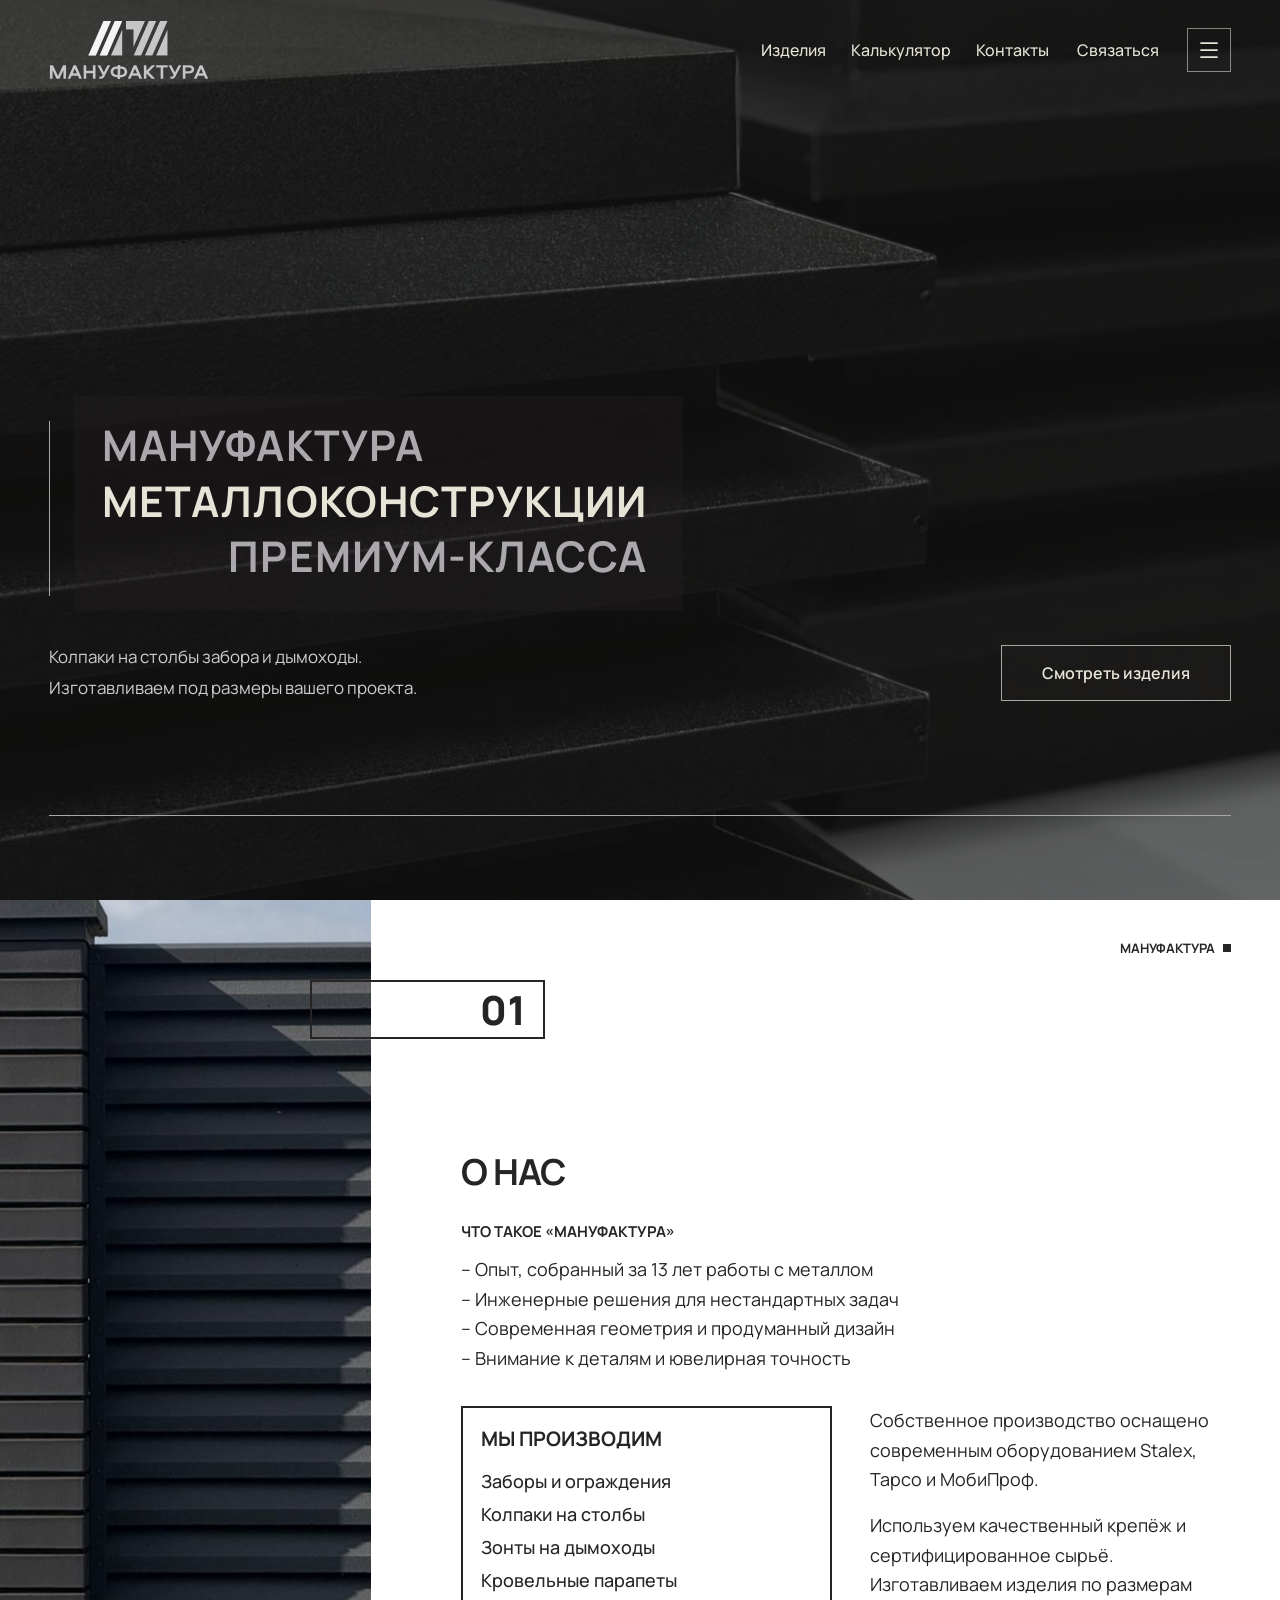
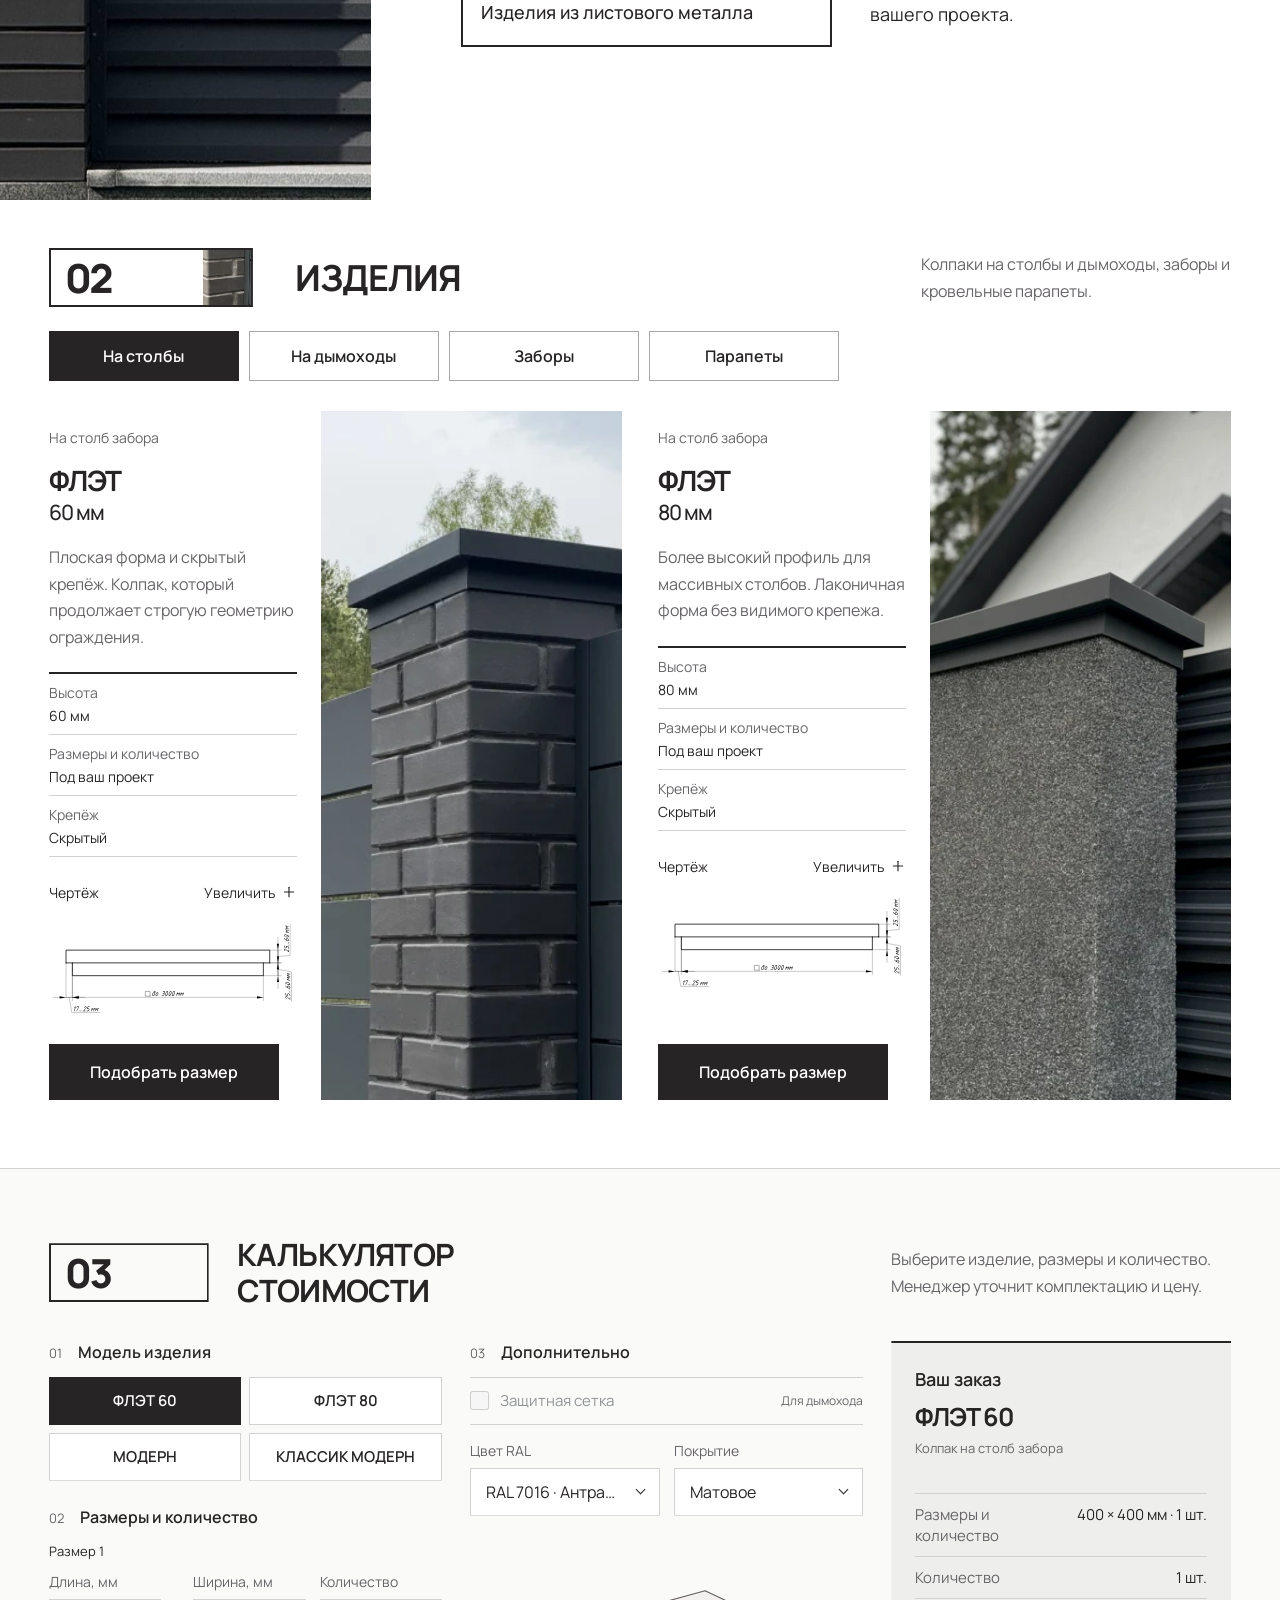
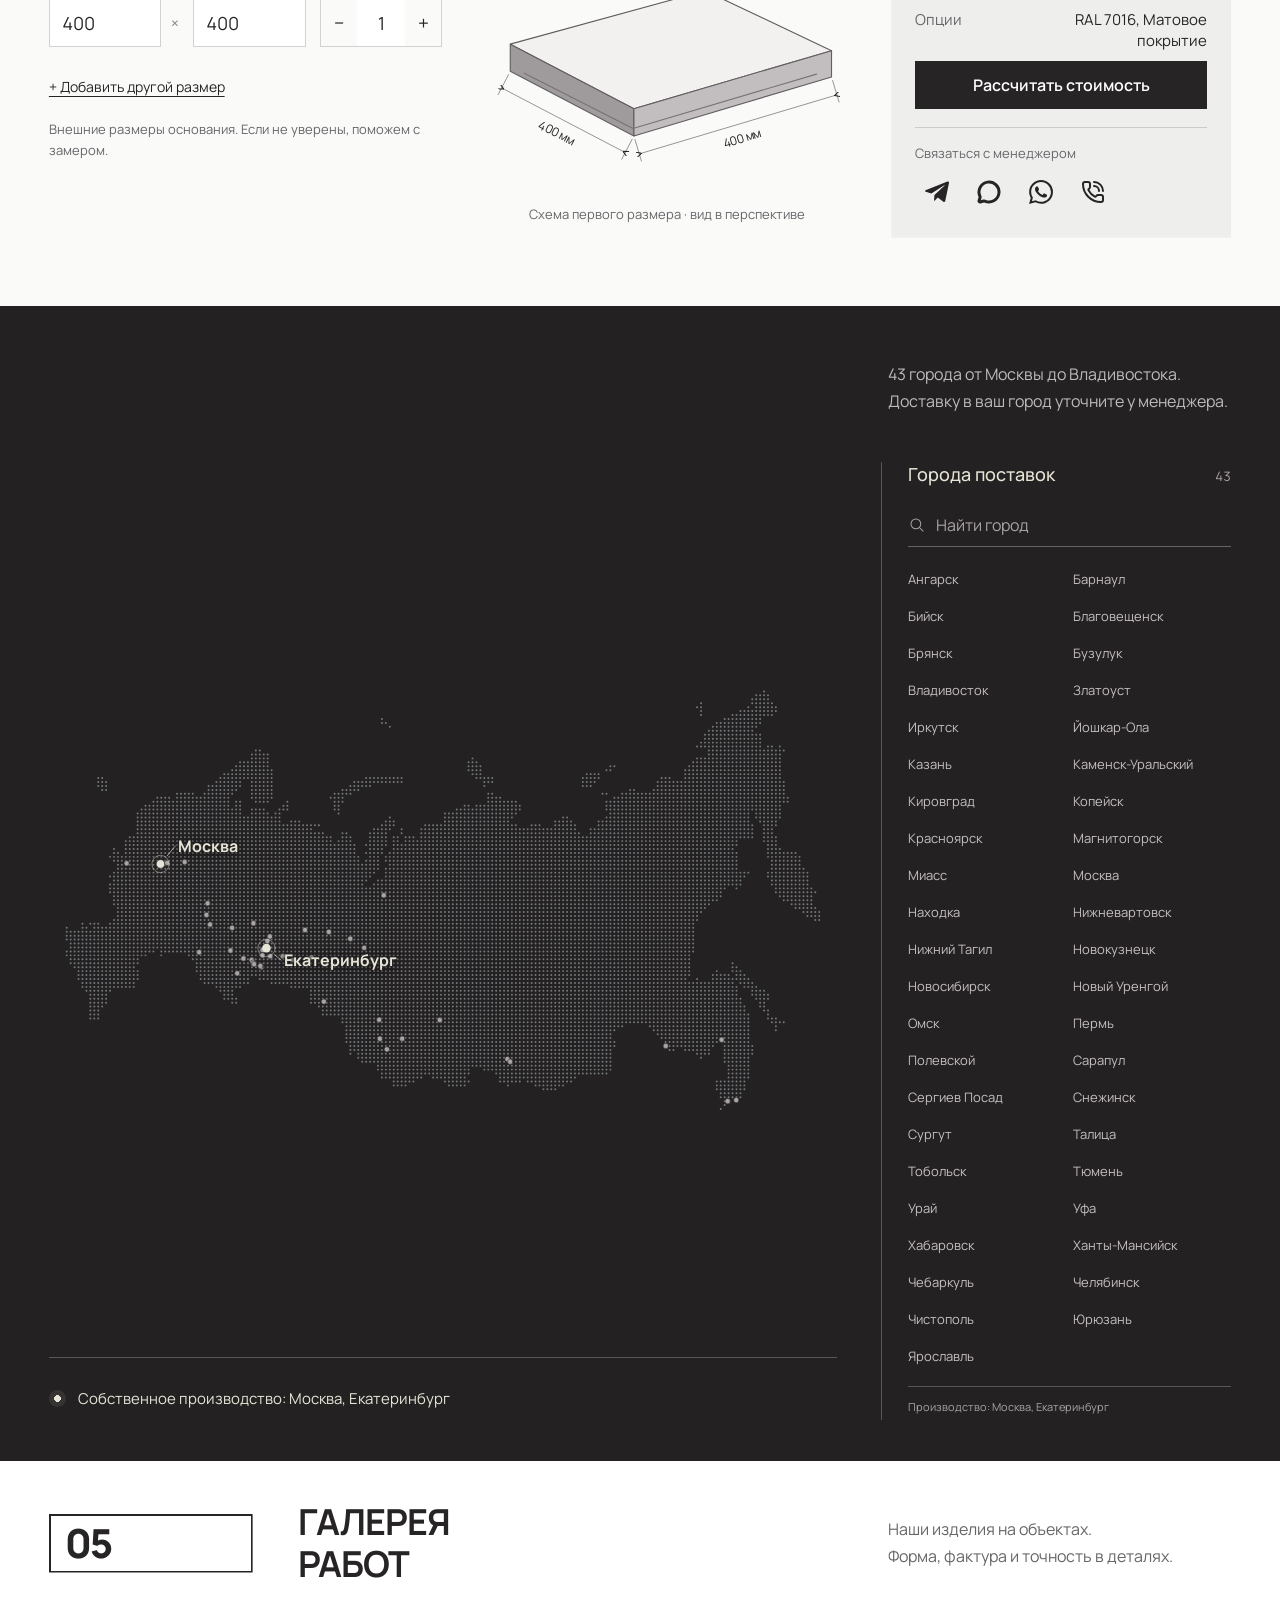
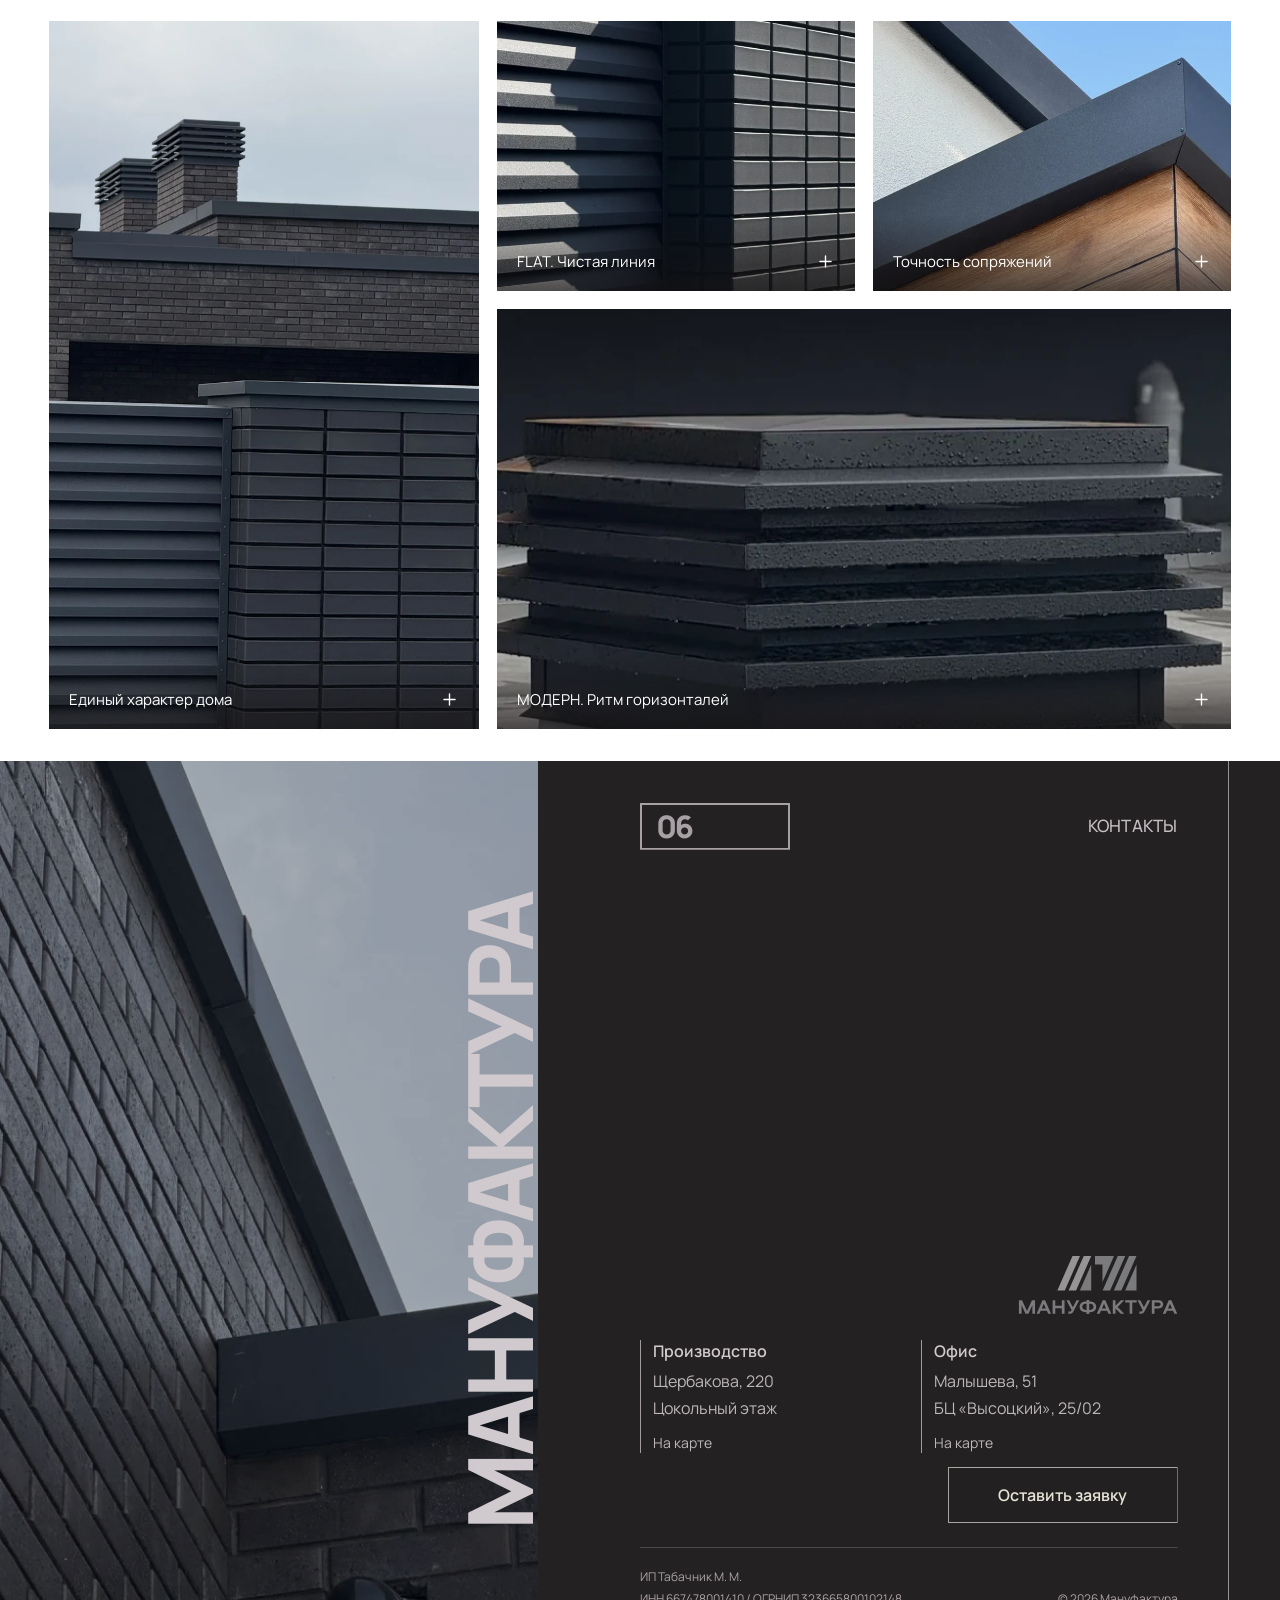
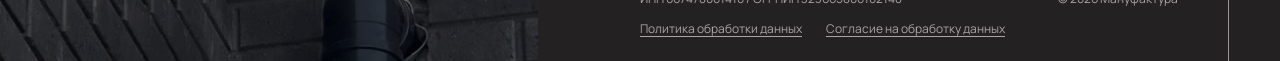
==== index.html @ 9243d5c0 "111" ====
<!DOCTYPE html>
<!-- Статический сайт: index.html, css/index.css, js/index.js. Работает без сборки. -->
<html lang="ru" class="page" data-page-motion="" data-section-scroll="">
  <head>
    <meta charset="UTF-8">
    <meta name="viewport" content="width=device-width, initial-scale=1">
    <script src="js/utils/page-boot.js"></script>
    <meta name="theme-color" content="#222426">
    <title>Мануфактура | Колпаки на столбы и дымоходы</title>
    <meta
      name="description"
      content="Изготавливаем колпаки на столбы забора и дымоходы по вашим размерам. Собственное производство в Екатеринбурге. FLAT, МОДЕРН, КЛАССИК МОДЕРН.">
    <link rel="icon" href="icons/logo-dark.svg" type="image/svg+xml">

    <link
      rel="preload"
      href="images/cover.webp"
      as="image"
      fetchpriority="high"
      imagesrcset="images/cover-480.webp 480w, images/cover-800.webp 800w, images/cover-1200.webp 1200w, images/cover.webp 1934w"
      imagesizes="100vw">

    <link rel="stylesheet" href="css/index.css">
    <script type="module" src="js/index.js"></script>
    <link
      rel="preload"
      href="fonts/Manrope-Regular.woff2"
      as="font"
      type="font/woff2"
      crossorigin="anonymous">
    <link
      rel="preload"
      href="fonts/Manrope-Bold.woff2"
      as="font"
      type="font/woff2"
      crossorigin="anonymous">
  </head>
  <body id="top">
    <!-- Иконки Lucide: один встроенный спрайт для всех кнопок. -->
    <svg
      xmlns="http://www.w3.org/2000/svg"
      class="icon icon--sprite"
      data-icon-sprite=""
      aria-hidden="true"
      focusable="false"
      width="0"
      height="0"
    >
      <!-- Lucide, ISC: LUCIDE-LICENSE -->
      <symbol
        id="lucide-menu"
        viewBox="0 0 24 24"
        fill="none"
        stroke="currentColor"
        stroke-width="1.75"
        stroke-linecap="round"
        stroke-linejoin="round"
      >
        <path d="M4 5h16"></path>
        <path d="M4 12h16"></path>
        <path d="M4 19h16"></path>
      </symbol>
      <symbol
        id="lucide-plus"
        viewBox="0 0 24 24"
        fill="none"
        stroke="currentColor"
        stroke-width="1.75"
        stroke-linecap="round"
        stroke-linejoin="round"
      >
        <path d="M5 12h14"></path>
        <path d="M12 5v14"></path>
      </symbol>
      <symbol
        id="lucide-arrow-right"
        viewBox="0 0 24 24"
        fill="none"
        stroke="currentColor"
        stroke-width="1.75"
        stroke-linecap="round"
        stroke-linejoin="round"
      >
        <path d="M5 12h14"></path>
        <path d="m12 5 7 7-7 7"></path>
      </symbol>
      <symbol
        id="lucide-x"
        viewBox="0 0 24 24"
        fill="none"
        stroke="currentColor"
        stroke-width="1.75"
        stroke-linecap="round"
        stroke-linejoin="round"
      >
        <path d="M18 6 6 18"></path>
        <path d="m6 6 12 12"></path>
      </symbol>
    </svg>
    <a class="skip-link" href="#main">К содержимому</a>

    <!-- Шапка -->
    <header class="header header--transparent" data-header="" data-header-overlay="">
      <a class="header__brand" href="#" aria-label="Мануфактура, на главную"
        ><img
          src="icons/logo-dark.svg"
          width="158"
          height="60"
          alt="Мануфактура"
          data-media=""
          class="media header__logo"
          data-fallback="icons/placeholder.svg"><img
          src="icons/logo-light.svg"
          width="158"
          height="60"
          alt=""
          aria-hidden="true"
          class="header__logo header__logo--light"></a>
      <nav class="header__nav" aria-label="Основная навигация">
        <a href="#products" class="header__nav-link">
          <span class="header__nav-window">
            <span class="header__nav-label">Изделия</span>
            <span class="header__nav-label" aria-hidden="true">Изделия</span>
          </span>
        </a>
        <a href="#calculator" class="header__nav-link">
          <span class="header__nav-window">
            <span class="header__nav-label">Калькулятор</span>
            <span class="header__nav-label" aria-hidden="true">Калькулятор</span>
          </span>
        </a>
        <a href="#contacts" class="header__nav-link">
          <span class="header__nav-window">
            <span class="header__nav-label">Контакты</span>
            <span class="header__nav-label" aria-hidden="true">Контакты</span>
          </span>
        </a>
      </nav>
      <button
        class="header__contact"
        type="button"
        data-open-request=""
        aria-haspopup="dialog"
        aria-controls="request-dialog"
      >
        <span class="header__nav-window">
          <span class="header__nav-label">Связаться</span>
          <span class="header__nav-label" aria-hidden="true">Связаться</span>
        </span>
      </button>
      <button
        class="header__toggle"
        aria-label="Открыть меню"
        aria-expanded="false"
        aria-controls="site-menu"
        type="button"
        data-menu-toggle=""
      >
        <svg class="icon header__menu-icon" aria-hidden="true" viewBox="0 0 24 24">
          <use href="#lucide-menu"></use></svg
        ><svg class="icon header__close-icon" aria-hidden="true" viewBox="0 0 24 24">
          <use href="#lucide-x"></use>
        </svg>
      </button>
    </header>
    <nav id="site-menu" class="header__menu" aria-label="Все разделы сайта" hidden data-menu="">
      <a href="#about" class="header__menu-link"><span class="header__menu-label">01 / О нас</span></a
      ><a href="#products" class="header__menu-link"><span class="header__menu-label">02 / Изделия</span></a
      ><a href="#calculator" class="header__menu-link"><span class="header__menu-label">03 / Калькулятор стоимости</span></a
      ><a href="#geography" class="header__menu-link"><span class="header__menu-label">04 / География поставок</span></a
      ><a href="#projects" class="header__menu-link"><span class="header__menu-label">05 / Галерея работ</span></a
      ><a href="#contacts" class="header__menu-link"><span class="header__menu-label">06 / Контакты</span></a
      ><button
        type="button"
        class="header__menu-contact"
        data-open-request
        aria-haspopup="dialog"
        aria-controls="request-dialog"
        ><span class="header__menu-label">Связаться</span></button>
    </nav>
    <main id="main">
      <!-- Первый экран -->
      <div data-scroll-screen="hero">
        <section class="hero" aria-labelledby="hero-title">
          <img
            class="hero__photo media parallax__image"
            src="images/cover.webp"
            width="1934"
            height="2000"
            alt="Крупный план графитовых колпаков МОДЕРН с горизонтальными ярусами, фото из презентации Мануфактуры"
            fetchpriority="high"
            data-parallax=""
            data-parallax-position="hero"
            data-media=""
            data-fallback="icons/placeholder.svg"
            decoding="async"
            srcset="
              images/cover-480.webp   480w,
              images/cover-800.webp   800w,
              images/cover-1200.webp 1200w,
              images/cover.webp      1934w
            "
            sizes="100vw">
          <div class="hero__content">
            <h1 id="hero-title" class="hero__title">
              <span class="hero__name hero__line">МАНУФАКТУРА</span
              ><span class="hero__subject hero__line">МЕТАЛЛОКОНСТРУКЦИИ</span
              ><span class="hero__premium hero__line">ПРЕМИУМ-КЛАССА</span>
            </h1>
            <div class="hero__description">
              <p class="hero__copy">
                Колпаки на столбы забора и дымоходы.<br>Изготавливаем под размеры вашего проекта.
              </p>
              <a href="#products" class="button button--outline">Смотреть изделия</a>
            </div>
          </div>
          <span class="hero__rule" aria-hidden="true"></span>
        </section>
      </div>

      <!-- О компании -->
      <div data-scroll-screen="about">
        <section id="about" class="about">
          <div class="about__visual">
            <img
              src="images/about-fence.jpg"
              width="963"
              height="1280"
              alt="Графитовый колпак на кирпичном столбе и металлическое ограждение с горизонтальными ламелями"
              loading="lazy"
              data-parallax=""
              data-media=""
              class="media about__photo parallax__image"
              data-fallback="icons/placeholder.svg"
              decoding="async">
          </div>
          <span class="section-index about__index" data-reveal="frame">01</span>
          <span class="signature" aria-hidden="true"
            >МАНУФАКТУРА <i class="signature__square"></i
          ></span>
          <div class="about__content">
            <h2 data-reveal="heading" class="about__title">О НАС</h2>
            <h3 data-reveal="fade" class="about__subtitle">ЧТО ТАКОЕ «МАНУФАКТУРА»</h3>
            <ul class="about__principles" data-reveal="fade">
              <li class="about__principle">Опыт, собранный за 13 лет работы с металлом</li>
              <li class="about__principle">Инженерные решения для нестандартных задач</li>
              <li class="about__principle">Современная геометрия и продуманный дизайн</li>
              <li class="about__principle">Внимание к деталям и ювелирная точность</li>
            </ul>
            <div class="about__columns" data-reveal="fade">
              <div class="about__production">
                <h3 class="about__subtitle">МЫ ПРОИЗВОДИМ</h3>
                <ul class="about__products">
                  <li>Заборы и ограждения</li>
                  <li>Колпаки на столбы</li>
                  <li>Зонты на дымоходы</li>
                  <li>Кровельные парапеты</li>
                  <li>Изделия из листового металла</li>
                </ul>
              </div>
              <div>
                <p class="about__paragraph">
                  Собственное производство оснащено современным оборудованием Stalex, Tapco и
                  МобиПроф.
                </p>
                <p class="about__paragraph">
                  Используем качественный крепёж и сертифицированное сырьё. Изготавливаем изделия по
                  размерам вашего проекта.
                </p>
              </div>
            </div>
          </div>
          <span class="rule" aria-hidden="true" data-reveal="line"></span>
        </section>
      </div>

      <!-- Изделия -->
      <div data-scroll-screen="products">
        <section
          id="products"
          class="section catalog"
          data-catalog=""
          data-calculator-target="calculator"
          data-gallery-root=""
          data-lightbox-target="blueprint-dialog"
        >
          <div class="section-heading section-heading--wide">
            <span class="section-index catalog__index" data-reveal="frame"
              ><img
                src="images/flat-detail.webp"
                alt=""
                aria-hidden="true"
                loading="lazy"
                data-media=""
                class="media catalog__index-photo"
                data-fallback="icons/placeholder.svg"
                width="750"
                height="1000"
                decoding="async"
                srcset="images/flat-detail-480.webp 480w, images/flat-detail.webp 750w"
                sizes="50vw">02</span
            >
            <h2 data-reveal="heading" class="section-heading__title">ИЗДЕЛИЯ</h2>
            <div class="catalog__intro">
              <p data-reveal="fade" class="catalog__description">Колпаки на столбы и дымоходы, заборы и кровельные парапеты.</p>
              <div
                class="catalog__tabs"
                role="tablist"
                aria-label="Тип изделия"
                data-catalog-tabs=""
                hidden
              >
                <button
                  type="button"
                  role="tab"
                  id="catalog-posts-tab"
                  aria-controls="catalog-posts"
                  aria-selected="true"
                  tabindex="0"
                  data-catalog-tab="0"
                  class="catalog__tab"
                >
                  На столбы</button
                ><button
                  type="button"
                  role="tab"
                  id="catalog-chimneys-tab"
                  aria-controls="catalog-chimneys"
                  aria-selected="false"
                  tabindex="-1"
                  data-catalog-tab="1"
                  class="catalog__tab"
                >
                  На дымоходы
                </button>
                <button
                  type="button"
                  role="tab"
                  id="catalog-fences-tab"
                  aria-controls="catalog-fences"
                  aria-selected="false"
                  tabindex="-1"
                  data-catalog-tab="2"
                  class="catalog__tab"
                >
                  Заборы
                </button>
                <button
                  type="button"
                  role="tab"
                  id="catalog-parapets-tab"
                  aria-controls="catalog-parapets"
                  aria-selected="false"
                  tabindex="-1"
                  data-catalog-tab="3"
                  class="catalog__tab"
                >
                  Парапеты
                </button>
              </div>
            </div>
          </div>
          <div class="catalog__grid">
            <div
              class="catalog__panel"
              id="catalog-posts"
              role="tabpanel"
              aria-labelledby="catalog-posts-tab"
              data-catalog-panel=""
            >
              <article class="product">
                <div class="product__copy" data-reveal="fade">
                  <p class="product__purpose">На столб забора</p>
                  <h3 class="product__title">ФЛЭТ<span class="product__subtitle">60 мм</span></h3>
                  <p class="product__description">
                    Плоская форма и скрытый крепёж. Колпак, который продолжает строгую геометрию
                    ограждения.
                  </p>
                  <dl class="product__specs">
                    <div class="product__spec-row">
                      <dt class="product__term">Высота</dt>
                      <dd class="product__value">60 мм</dd>
                    </div>
                    <div class="product__spec-row">
                      <dt class="product__term">Размеры и количество</dt>
                      <dd class="product__value">Под ваш проект</dd>
                    </div>
                    <div class="product__spec-row">
                      <dt class="product__term">Крепёж</dt>
                      <dd class="product__value">Скрытый</dd>
                    </div>
                  </dl>
                  <a
                    class="product__blueprint"
                    href="icons/drawing-flat.svg"
                    aria-label="Увеличить чертёж ФЛЭТ, карточка 60 мм"
                    data-gallery=""
                  >
                    <span class="product__blueprint-heading">
                      <span>Чертёж</span>
                      <span class="product__blueprint-zoom">Увеличить
                        <svg aria-hidden="true" viewBox="0 0 24 24"><use href="#lucide-plus"></use></svg>
                      </span>
                    </span>
                    <img
                      src="icons/drawing-flat.svg"
                      alt="ФЛЭТ · общий чертёж линейки"
                      loading="lazy"
                      data-media=""
                      class="media product__drawing"
                      data-fallback="icons/placeholder.svg"
                      width="552"
                      height="220"
                      decoding="async">
                  </a>
                  <button
                    class="button button--dark product__select"
                    data-product="flat60"
                    type="button"
                  >
                    Подобрать размер
                  </button>
                </div>
                <button
                  class="product__image"
                  data-product="flat60"
                  aria-label="Выбрать колпак ФЛЭТ 60 мм"
                  type="button"
                  data-reveal="image"
                >
                  <img
                    src="images/flat-80.webp"
                    width="825"
                    height="1100"
                    alt="Колпак ФЛЭТ 60 мм на кирпичном столбе"
                    loading="lazy"
                    data-media=""
                    class="media product__photo"
                    data-fallback="icons/placeholder.svg"
                    decoding="async"
                    srcset="images/flat-80-480.webp 480w, images/flat-80-800.webp 800w, images/flat-80.webp 825w"
                    sizes="(max-width: 600px) 100vw, (max-width: 1120px) 50vw, 26vw">
                </button>
              </article>
              <article class="product">
                <div class="product__copy" data-reveal="fade">
                  <p class="product__purpose">На столб забора</p>
                  <h3 class="product__title">ФЛЭТ<span class="product__subtitle">80 мм</span></h3>
                  <p class="product__description">
                    Более высокий профиль для массивных столбов. Лаконичная форма без видимого
                    крепежа.
                  </p>
                  <dl class="product__specs">
                    <div class="product__spec-row">
                      <dt class="product__term">Высота</dt>
                      <dd class="product__value">80 мм</dd>
                    </div>
                    <div class="product__spec-row">
                      <dt class="product__term">Размеры и количество</dt>
                      <dd class="product__value">Под ваш проект</dd>
                    </div>
                    <div class="product__spec-row">
                      <dt class="product__term">Крепёж</dt>
                      <dd class="product__value">Скрытый</dd>
                    </div>
                  </dl>
                  <a
                    class="product__blueprint"
                    href="icons/drawing-flat.svg"
                    aria-label="Увеличить чертёж ФЛЭТ, карточка 80 мм"
                    data-gallery=""
                  >
                    <span class="product__blueprint-heading">
                      <span>Чертёж</span>
                      <span class="product__blueprint-zoom">Увеличить
                        <svg aria-hidden="true" viewBox="0 0 24 24"><use href="#lucide-plus"></use></svg>
                      </span>
                    </span>
                    <img
                      src="icons/drawing-flat.svg"
                      alt="ФЛЭТ · общий чертёж линейки"
                      loading="lazy"
                      data-media=""
                      class="media product__drawing"
                      data-fallback="icons/placeholder.svg"
                      width="552"
                      height="220"
                      decoding="async">
                  </a>
                  <button
                    class="button button--dark product__select"
                    data-product="flat80"
                    type="button"
                  >
                    Подобрать размер
                  </button>
                </div>
                <button
                  class="product__image"
                  data-product="flat80"
                  aria-label="Выбрать колпак ФЛЭТ 80 мм"
                  type="button"
                  data-reveal="image"
                >
                  <img
                    src="images/flat-60.webp"
                    width="619"
                    height="1100"
                    alt="Колпак ФЛЭТ 80 мм на оштукатуренном столбе"
                    loading="lazy"
                    data-media=""
                    class="media product__photo"
                    data-fallback="icons/placeholder.svg"
                    decoding="async"
                    srcset="images/flat-60-480.webp 480w, images/flat-60.webp 619w"
                    sizes="(max-width: 600px) 100vw, (max-width: 1120px) 50vw, 26vw">
                </button>
              </article>
            </div>
            <div
              class="catalog__panel catalog__panel--chimneys"
              id="catalog-chimneys"
              role="tabpanel"
              aria-labelledby="catalog-chimneys-tab"
              data-catalog-panel=""
            >
              <article class="product">
                <div class="product__copy" data-reveal="fade">
                  <p class="product__purpose">На дымоход</p>
                  <h3 class="product__title">МОДЕРН</h3>
                  <p class="product__description">
                    Плоская верхняя крышка и горизонтальный ритм ярусов. Размеры и количество ярусов
                    под задачу.
                  </p>
                  <dl class="product__specs">
                    <div class="product__spec-row">
                      <dt class="product__term">Назначение</dt>
                      <dd class="product__value">Зонт на трубу</dd>
                    </div>
                    <div class="product__spec-row">
                      <dt class="product__term">Количество ярусов</dt>
                      <dd class="product__value">3 и более</dd>
                    </div>
                    <div class="product__spec-row">
                      <dt class="product__term">Размеры</dt>
                      <dd class="product__value">Индивидуальные</dd>
                    </div>
                  </dl>
                  <a
                    class="product__blueprint"
                    href="icons/drawing-modern.svg"
                    aria-label="Увеличить чертёж МОДЕРН"
                    data-gallery=""
                  >
                    <span class="product__blueprint-heading">
                      <span>Чертёж</span>
                      <span class="product__blueprint-zoom">Увеличить
                        <svg aria-hidden="true" viewBox="0 0 24 24"><use href="#lucide-plus"></use></svg>
                      </span>
                    </span>
                    <img
                      src="icons/drawing-modern.svg"
                      alt="Чертёж модели МОДЕРН"
                      loading="lazy"
                      data-media=""
                      class="media product__drawing"
                      data-fallback="icons/placeholder.svg"
                      width="836"
                      height="394"
                      decoding="async">
                  </a>
                  <button
                    class="button button--dark product__select"
                    data-product="modern"
                    type="button"
                  >
                    Подобрать размер
                  </button>
                </div>
                <button
                  class="product__image"
                  data-product="modern"
                  aria-label="Выбрать колпак МОДЕРН"
                  type="button"
                  data-reveal="image"
                >
                  <img
                    src="images/modern.webp"
                    width="619"
                    height="1100"
                    alt="МОДЕРН: на дымоход"
                    loading="lazy"
                    data-media=""
                    class="media product__photo"
                    data-fallback="icons/placeholder.svg"
                    decoding="async"
                    srcset="images/modern-480.webp 480w, images/modern.webp 619w"
                    sizes="(max-width: 600px) 100vw, (max-width: 1120px) 50vw, 26vw">
                </button>
              </article>
              <article class="product">
                <div class="product__copy" data-reveal="fade">
                  <p class="product__purpose">На дымоход</p>
                  <h3 class="product__title">КЛАССИК<br>МОДЕРН</h3>
                  <p class="product__description">
                    Скатная крышка и чёткие линии металлических ярусов. Классическая форма в
                    современном исполнении.
                  </p>
                  <dl class="product__specs">
                    <div class="product__spec-row">
                      <dt class="product__term">Назначение</dt>
                      <dd class="product__value">Зонт на трубу</dd>
                    </div>
                    <div class="product__spec-row">
                      <dt class="product__term">Форма крышки</dt>
                      <dd class="product__value">Скатная</dd>
                    </div>
                    <div class="product__spec-row">
                      <dt class="product__term">Размеры</dt>
                      <dd class="product__value">Индивидуальные</dd>
                    </div>
                  </dl>
                  <a
                    class="product__blueprint"
                    href="icons/drawing-classic.svg"
                    aria-label="Увеличить чертёж КЛАССИК МОДЕРН"
                    data-gallery=""
                  >
                    <span class="product__blueprint-heading">
                      <span>Чертёж</span>
                      <span class="product__blueprint-zoom">Увеличить
                        <svg aria-hidden="true" viewBox="0 0 24 24"><use href="#lucide-plus"></use></svg>
                      </span>
                    </span>
                    <img
                      src="icons/drawing-classic.svg"
                      alt="Чертёж модели КЛАССИК МОДЕРН"
                      loading="lazy"
                      data-media=""
                      class="media product__drawing"
                      data-fallback="icons/placeholder.svg"
                      width="943"
                      height="536"
                      decoding="async">
                  </a>
                  <button
                    class="button button--dark product__select"
                    data-product="classic"
                    type="button"
                  >
                    Подобрать размер
                  </button>
                </div>
                <button
                  class="product__image"
                  data-product="classic"
                  aria-label="Выбрать колпак КЛАССИК МОДЕРН"
                  type="button"
                  data-reveal="image"
                >
                  <img
                    src="images/classic-modern.webp"
                    width="508"
                    height="1100"
                    alt="КЛАССИК МОДЕРН: на дымоход"
                    loading="lazy"
                    data-media=""
                    class="media product__photo"
                    data-fallback="icons/placeholder.svg"
                    decoding="async"
                    srcset="images/classic-modern-480.webp 480w, images/classic-modern.webp 508w"
                    sizes="(max-width: 600px) 100vw, (max-width: 1120px) 50vw, 26vw">
                </button>
              </article>
            </div>
            <div
              class="catalog__panel"
              id="catalog-fences"
              role="tabpanel"
              aria-labelledby="catalog-fences-tab"
              data-catalog-panel=""
              hidden
            >
              <article class="product product--quote">
                <div class="product__image" data-reveal="image">
                  <img
                    src="images/texas.webp"
                    srcset="images/texas-480.webp 480w, images/texas.webp 900w"
                    sizes="(max-width: 600px) 100vw, 50vw"
                    width="900"
                    height="838"
                    alt="Забор «Техас» с широкими горизонтальными ламелями"
                    class="media product__photo"
                    loading="lazy"
                    decoding="async">
                </div>
                <div class="product__copy" data-reveal="fade">
                  <p class="product__purpose">Забор</p>
                  <h3 class="product__title">ТЕХАС</h3>
                  <p class="product__description">Двусторонние ламели с вкладышем жёсткости. Благодаря уникальной технологии производства ламелям не нужны промежуточные стойки даже на большой длине.</p>
                  <dl class="product__specs">
                    <div class="product__spec-row">
                      <dt class="product__term">Высота ламели</dt>
                      <dd class="product__value">150–300 мм</dd>
                    </div>
                    <div class="product__spec-row">
                      <dt class="product__term">Длина ламели</dt>
                      <dd class="product__value">До 3200 мм</dd>
                    </div>
                    <div class="product__spec-row">
                      <dt class="product__term">Толщина ламели</dt>
                      <dd class="product__value">30 мм</dd>
                    </div>
                    <div class="product__spec-row">
                      <dt class="product__term">Зазор между ламелями</dt>
                      <dd class="product__value">На выбор</dd>
                    </div>
                    <div class="product__spec-row">
                      <dt class="product__term">Комплектация</dt>
                      <dd class="product__value">Двухслойные направляющие, ламели, крепёж</dd>
                    </div>
                  </dl>
                  <button
                    class="button button--dark product__select"
                    data-open-request="texas"
                    aria-haspopup="dialog"
                    type="button"
                  >
                    Рассчитать стоимость
                  </button>
                </div>
              </article>
              <article class="product product--quote">
                <div class="product__image" data-reveal="image">
                  <img
                    src="images/tokyo.webp"
                    srcset="images/tokyo-480.webp 480w, images/tokyo.webp 900w"
                    sizes="(max-width: 600px) 100vw, 50vw"
                    width="900"
                    height="841"
                    alt="Забор «Токио» с горизонтальными ламелями и кирпичным столбом"
                    class="media product__photo"
                    loading="lazy"
                    decoding="async">
                </div>
                <div class="product__copy" data-reveal="fade">
                  <p class="product__purpose">Забор</p>
                  <h3 class="product__title">ТОКИО</h3>
                  <p class="product__description">Двусторонние ламели с перфорацией под заклёпки, которая исключает деформацию при линейном расширении металла.</p>
                  <dl class="product__specs">
                    <div class="product__spec-row">
                      <dt class="product__term">Длина ламели</dt>
                      <dd class="product__value">До 3200 мм</dd>
                    </div>
                    <div class="product__spec-row">
                      <dt class="product__term">Толщина ламели</dt>
                      <dd class="product__value">80 мм</dd>
                    </div>
                    <div class="product__spec-row">
                      <dt class="product__term">Комплектация</dt>
                      <dd class="product__value">Двухслойные направляющие, рядовые и завершающая ламели, крепёж</dd>
                    </div>
                  </dl>
                  <button
                    class="button button--dark product__select"
                    data-open-request="tokyo"
                    aria-haspopup="dialog"
                    type="button"
                  >
                    Рассчитать стоимость
                  </button>
                </div>
              </article>
            </div>
            <div
              class="catalog__panel catalog__panel--single"
              id="catalog-parapets"
              role="tabpanel"
              aria-labelledby="catalog-parapets-tab"
              data-catalog-panel=""
              hidden
            >
              <article class="product product--quote">
                <div class="product__image" data-reveal="image">
                  <img
                    src="images/roof-parapet.webp"
                    srcset="images/roof-parapet-480.webp 480w, images/roof-parapet.webp 900w"
                    sizes="(max-width: 600px) 100vw, 50vw"
                    width="900"
                    height="839"
                    alt="Металлический парапет на углу плоской кровли"
                    class="media product__photo"
                    loading="lazy"
                    decoding="async">
                </div>
                <div class="product__copy" data-reveal="fade">
                  <p class="product__purpose">Для плоской кровли</p>
                  <h3 class="product__title">ПАРАПЕТ</h3>
                  <p class="product__description">Металлический парапет с технологией скрытых замков. На лицевой стороне нет видимого крепежа. Можно установить скрытую неоновую подсветку.</p>
                  <dl class="product__specs">
                    <div class="product__spec-row">
                      <dt class="product__term">Подконструкция</dt>
                      <dd class="product__value">Шляпный профиль, изготовленный под заданный размер и угол, и сплошное основание</dd>
                    </div>
                  </dl>
                  <button
                    class="button button--dark product__select"
                    data-open-request="roof-parapet"
                    aria-haspopup="dialog"
                    type="button"
                  >
                    Рассчитать стоимость
                  </button>
                </div>
              </article>
            </div>
          </div>
        </section>
      </div>

      <!-- Подбор комплектации -->
      <div data-scroll-screen="calculator">
        <section
          id="calculator"
          class="section calculator"
          data-calculator=""
          data-request-target="request-dialog"
        >
          <div class="section-heading section-heading--wide">
            <span class="section-index" data-reveal="frame">03</span>
            <h2 data-reveal="heading" class="section-heading__title">КАЛЬКУЛЯТОР<br>СТОИМОСТИ</h2>
            <p data-reveal="fade" class="section-heading__description">
              Выберите изделие, размеры и количество.<br>Менеджер уточнит комплектацию и цену.
            </p>
          </div>
          <div class="calculator__layout">
            <form id="calculator-form" class="calculator__form" data-calculator-form="" novalidate>
              <fieldset data-reveal="fade" class="calculator__fieldset">
                <legend class="calculator__legend">
                  <span class="calculator__step">01</span> Модель изделия
                </legend>
                <div class="calculator__models">
                  <label class="calculator__model-option"
                    ><input
                      type="radio"
                      name="product"
                      value="flat60"
                      checked
                      class="calculator__model-radio"><span class="calculator__model-label">ФЛЭТ 60</span></label
                  ><label class="calculator__model-option"
                    ><input
                      type="radio"
                      name="product"
                      value="flat80"
                      class="calculator__model-radio"><span class="calculator__model-label">ФЛЭТ 80</span></label
                  ><label class="calculator__model-option"
                    ><input
                      type="radio"
                      name="product"
                      value="modern"
                      class="calculator__model-radio"><span class="calculator__model-label">МОДЕРН</span></label
                  ><label class="calculator__model-option"
                    ><input
                      type="radio"
                      name="product"
                      value="classic"
                      class="calculator__model-radio"><span class="calculator__model-label">КЛАССИК МОДЕРН</span></label
                  >
                </div>
              </fieldset>
              <fieldset data-reveal="fade" class="calculator__fieldset">
                <legend class="calculator__legend">
                  <span class="calculator__step">02</span> Размеры и количество
                </legend>
                <div data-sizes><div class="calculator__size-row" data-size-row><div class="calculator__size-heading"><span data-size-title>Размер 1</span></div><div class="calculator__measurements">
                  <label class="calculator__measurement"
                    >Длина, мм<input
                      type="number"
                      name="length"
                      min="100"
                      max="3000"
                      step="1"
                      value="400"
                      required
                      inputmode="numeric"
                      class="calculator__input"></label
                  ><span class="calculator__times" aria-hidden="true">×</span
                  ><label class="calculator__measurement"
                    >Ширина, мм<input
                      type="number"
                      name="width"
                      min="100"
                      max="3000"
                      step="1"
                      value="400"
                      required
                      inputmode="numeric"
                      class="calculator__input"></label>
                  <div class="calculator__quantity-label calculator__measurement">
                    <label for="calculator-quantity">Количество</label
                    ><span class="calculator__quantity"
                      ><button
                        type="button"
                        data-quantity="-1"
                        aria-label="Уменьшить количество"
                        class="calculator__quantity-button"
                      >
                        −</button
                      ><input
                        type="number"
                        name="quantity"
                        aria-label="Количество, шт."
                        min="1"
                        max="999"
                        step="1"
                        value="1"
                        required
                        inputmode="numeric"
                        id="calculator-quantity"
                        class="calculator__input calculator__quantity-input"><button
                        type="button"
                        data-quantity="1"
                        aria-label="Увеличить количество"
                        class="calculator__quantity-button"
                      >
                        +
                      </button></span
                    >
                  </div>
                </div>
                </div></div><div class="calculator__size-actions"><button class="calculator__add-size" type="button" data-add-size>+ Добавить другой размер</button><button class="calculator__remove-size" type="button" data-remove-size aria-label="Удалить последний размер" hidden>− Удалить размер</button></div><p class="calculator__help">
                  Внешние размеры основания. Если не уверены, поможем с замером.
                </p>
              </fieldset>
              <fieldset class="calculator__extras calculator__fieldset" data-reveal="fade">
                <legend class="calculator__legend">
                  <span class="calculator__step">03</span> Дополнительно
                </legend>
                <label class="calculator__option"
                  ><input type="checkbox" name="mesh" class="calculator__option-input"><span
                    >Защитная сетка</span
                  ><span class="calculator__option-caption">Для дымохода</span></label
>
                <div class="calculator__finishes">
                  <label class="calculator__measurement">Цвет RAL<select name="color" class="calculator__input">
                    <option value="RAL 7016">RAL 7016 · Антрацит</option>
                    <option value="RAL 7024">RAL 7024 · Графитовый серый</option>
                    <option value="RAL 8017">RAL 8017 · Шоколадно-коричневый</option>
                    <option value="RAL 8019">RAL 8019 · Серо-коричневый</option>
                    <option value="RAL 9005">RAL 9005 · Чёрный</option>
                    <option value="RAL 9003">RAL 9003 · Белый</option>
                    <option value="RAL 6005">RAL 6005 · Зелёный мох</option>
                    <option value="RAL 3005">RAL 3005 · Винно-красный</option>
                    <option value="other">Другой цвет</option>
                  </select></label>
                  <label class="calculator__measurement" data-custom-color hidden>Ваш цвет<input class="calculator__input" name="customColor" type="text" maxlength="100" placeholder="Код RAL или название" disabled></label>
                  <label class="calculator__measurement">Покрытие<select name="finish" class="calculator__input"><option value="matte">Матовое</option><option value="gloss">Глянцевое</option></select></label>
                </div>
              </fieldset>
              <p
                class="calculator__error"
                id="calc-error"
                role="alert"
                hidden
                data-calculator-error=""
              ></p>
            </form>
            <figure class="calculator__visual" data-reveal="fade">
              <svg
                id="product-drawing"
                viewBox="45 0 420 295"
                role="img"
                aria-label="Схема выбранного изделия"
                class="drawing"
                data-drawing=""
              >
                <defs>
                  <marker
                    id="dimension-arrow"
                    markerWidth="6"
                    markerHeight="6"
                    refX="3"
                    refY="3"
                    orient="auto-start-reverse"
                  >
                    <path d="M6 0 0 3 6 6" fill="none" stroke="currentColor"></path>
                  </marker>
                </defs>
                <g class="drawing__flat" data-drawing-part="flat60">
                  <path class="drawing__top" d="m88 124 208-57 135 64-211 62Z"></path>
                  <path class="drawing__side" d="m88 124 132 69v29L88 153Z"></path>
                  <path class="drawing__front" d="m220 193 211-62v28l-211 63Z"></path>
                  <path class="drawing__fold" d="m103 155 116 59 196-58"></path>
                </g>
                <g class="drawing__flat" hidden data-drawing-part="flat80">
                  <path class="drawing__top" d="m88 124 208-57 135 64-211 62Z"></path>
                  <path class="drawing__side" d="m88 124 132 69v39L88 163Z"></path>
                  <path class="drawing__front" d="m220 193 211-62v38l-211 63Z"></path>
                  <path class="drawing__fold" d="m103 165 116 59 196-58"></path>
                </g>
                <g class="drawing__modern" hidden data-drawing-part="modern">
                  <path class="drawing__side" d="m115 174 114 59 182-54v19l-182 54-114-59Z"></path>
                  <path class="drawing__side" d="m115 143 114 59 182-54v19l-182 54-114-59Z"></path>
                  <path class="drawing__side" d="m115 112 114 59 182-54v19l-182 54-114-59Z"></path>
                  <path
                    class="drawing__top drawing__roof--modern drawing__roof"
                    d="m88 89 208-57 135 64-211 62Z"
                    data-roof="modern"
                  ></path>
                  <g
                    class="drawing__roof--classic drawing__roof"
                    hidden
                    data-roof="classic"
                  >
                    <path class="drawing__front" d="M88 89 249 10 220 158Z"></path>
                    <path class="drawing__top" d="M249 10 431 96 220 158Z"></path>
                  </g>
                  <path class="drawing__front" d="m220 158 211-62v15l-211 62-132-69V89Z"></path>
                </g>
                <g class="drawing__dimensions">
                  <path
                    data-dimension-extensions=""
                  ></path>
                  <path
                    class="drawing__dimension"
                    data-dimension-line="width"
                    marker-start="url(#dimension-arrow)"
                    marker-end="url(#dimension-arrow)"
                  ></path>
                  <path
                    class="drawing__dimension"
                    data-dimension-line="length"
                    marker-start="url(#dimension-arrow)"
                    marker-end="url(#dimension-arrow)"
                  ></path>
                  <text
                    id="drawing-width"
                    text-anchor="middle"
                    data-dimension="width"
                    class="drawing__label"
                  >
                    400 мм
                  </text>
                  <text
                    id="drawing-length"
                    text-anchor="middle"
                    data-dimension="length"
                    class="drawing__label"
                  >
                    400 мм
                  </text>
                </g>
              </svg>
              <figcaption class="calculator__caption">Схема первого размера · вид в перспективе</figcaption>
            </figure>
            <aside
              class="calculator__preview"
              aria-label="Выбранная комплектация"
              data-reveal="fade"
              data-preview=""
            >
              <div class="calculator__summary"><div class="calculator__order-heading">Ваш заказ</div>
                <div class="calculator__model" data-model-transition="">
                  <h3 id="summary-model" data-summary="model" class="calculator__model-name">
                    ФЛЭТ 60
                  </h3>
                  <span id="summary-purpose" data-summary="purpose" class="calculator__purpose"
                    >Колпак на столб забора</span
                  >
                </div>
                <dl class="calculator__specs">
                  <div class="calculator__spec-row">
                    <dt class="calculator__term">Размеры и количество</dt>
                    <dd id="summary-size" data-summary="size" class="calculator__value">
                      400 × 400 мм
                    </dd>
                  </div>
                  <div class="calculator__spec-row">
                    <dt class="calculator__term">Количество</dt>
                    <dd id="summary-quantity" data-summary="quantity" class="calculator__value">
                      1 шт.
                    </dd>
                  </div>
                  <div class="calculator__spec-row">
                    <dt class="calculator__term">Опции</dt>
                    <dd id="summary-extras" data-summary="extras" class="calculator__value">
                      Без дополнительных опций
                    </dd>
                  </div>
                </dl>
                
                <p class="calculator__price-note">
                  Рассчитаем стоимость по вашим размерам и выбранной комплектации.
                </p>
                <button
                  class="button button--dark"
                  id="request-calculation"
                  type="submit"
                  data-request-open=""
                  form="calculator-form"
                >
                  Рассчитать стоимость
                </button>
                <div class="calculator__contacts">
                  <span class="calculator__contacts-label">Связаться с менеджером</span>
                  <div class="contact-channels" role="group" aria-label="Способы связи с менеджером">
                    <a class="contact-channels__link" href="https://t.me/+79220340535" target="_blank" rel="noopener noreferrer" title="Telegram" aria-label="Написать менеджеру в Telegram">
                      <span class="contact-channels__icon"><img src="icons/brand-telegram.svg" width="24" height="24" alt="" aria-hidden="true"></span>
                    </a>
                    <!-- Временно звонок на номер мессенджеров; перед запуском заменить на ссылку профиля MAX. -->
                    <a class="contact-channels__link" href="tel:+79220340535" data-contact-channel="max" title="MAX: пока доступен звонок: +7 922 034 05 35" aria-label="MAX: временно позвонить менеджеру по номеру +7 922 034 05 35">
                      <span class="contact-channels__icon"><img src="icons/message-circle.svg" width="24" height="24" alt="" aria-hidden="true"></span>
                    </a>
                    <a class="contact-channels__link" href="https://wa.me/79220340535" target="_blank" rel="noopener noreferrer" title="WhatsApp" aria-label="Написать менеджеру в WhatsApp">
                      <span class="contact-channels__icon"><img src="icons/whatsapp.svg" width="24" height="24" alt="" aria-hidden="true"></span>
                    </a>
                    <a class="contact-channels__link" href="tel:+79292157775" title="Позвонить" aria-label="Позвонить: +7 929 215 77 75">
                      <span class="contact-channels__icon"><img src="icons/phone-call.svg" width="24" height="24" alt="" aria-hidden="true"></span>
                    </a>
                  </div>
                </div>
              </div>
            </aside>
          </div>
        </section>
      </div>

      <!-- География -->
      <div data-scroll-screen="geography">
        <section id="geography" class="geography" data-geography>
          <div class="section-heading section-heading--wide">
            <span class="section-index" data-reveal="frame">04</span>
            <h2 data-reveal="heading" class="section-heading__title">ГЕОГРАФИЯ<br>ПОСТАВОК</h2>
            <p data-reveal="fade" class="section-heading__description">43 города от Москвы до Владивостока.<br>Доставку в ваш город уточните у менеджера.</p>
          </div>
          <div class="geography__body" data-reveal="fade">
            <div class="geography__map">
              <div class="geography__canvas">
                <!-- Coordinates: hflabs/city (DaData), CC BY-SA 4.0. Source and projection: data/delivery-cities.json. -->
                <svg
              id="russia-map"
              viewBox="0 0 1000 578.28"
              role="img"
              aria-label="Карта России: 43 города поставок, производство в Москве и Екатеринбурге"
              class="geography__svg"
            >
              <defs>
              </defs>
              <path
                id="russia-outline"
                fill="none"
                d="M899.83,396.79L921.58,410.50L908.34,414.98L915.56,434.07L931.13,439.77L936.61,447.46L925.98,445.24L927.12,457.36L919.07,449.19L912.19,437.89L902.79,426.61L898.43,417.06L888.03,402.07L876.15,394.05L865.86,378.38L868.17,368.89L861.87,365.62L863.56,361.99L870.62,368.07L880.79,376.99L888.71,387.90L899.83,396.79Z M66.52,152.33L60.59,139.10L58.41,129.52L64.69,128.95L72.87,137.14L73.86,145.52L73.25,149.54L69.47,150.32L66.52,152.33Z M893.24,44.53L897.59,42.07L887.66,40.32L893.58,27.12L908.64,20.00L913.20,26.74L912.26,35.96L925.24,39.68L927.39,42.70L925.47,47.83L919.57,50.66L913.41,56.69L907.32,55.99L903.34,60.63L902.86,67.22L897.27,68.36L892.90,65.42L893.59,72.73L900.55,72.77L904.83,77.91L853.90,57.57L867.98,49.93L885.22,41.52L893.24,44.53Z M830.24,48.12L829.01,52.95L824.73,52.01L821.63,44.68L830.24,48.12Z M831.59,42.35L830.24,48.12L821.63,44.68L821.31,43.95L822.68,40.53L828.51,35.94L830.12,36.92L831.59,42.35Z M712.94,151.11L708.10,154.81L700.52,158.30L699.55,158.11L699.66,151.65L702.93,147.83L710.44,148.60L712.94,151.11Z M717.80,114.57L718.20,121.28L712.97,124.34L704.42,124.77L702.40,120.96L708.76,118.14L717.80,114.57Z M698.33,123.14L702.10,132.55L690.89,140.31L687.51,146.33L676.78,143.02L673.69,134.40L676.23,129.89L684.08,125.24L698.33,123.14Z M370.54,180.96L367.68,180.33L357.15,169.82L360.08,164.42L356.39,156.50L360.74,150.61L365.90,151.26L370.56,145.60L383.97,141.93L382.21,138.38L396.62,135.02L399.48,129.69L410.06,128.99L424.25,128.65L435.16,132.55L442.50,131.24L448.95,132.79L448.73,138.34L444.88,140.89L431.01,140.63L418.47,140.25L401.91,144.17L389.58,151.24L376.67,157.60L370.47,166.97L370.54,180.96Z M572.68,155.53L574.24,161.73L576.93,158.27L586.60,157.05L595.22,161.85L598.93,166.04L599.47,172.85L596.30,177.44L587.93,186.30L585.67,190.59L590.66,191.72L596.88,194.06L599.84,190.94L603.49,198.92L604.49,195.18L610.15,191.76L622.90,190.70L625.56,196.43L642.28,193.09L639.04,183.42L647.66,182.64L653.46,180.18L662.20,184.03L667.50,191.05L667.57,197.22L676.98,204.58L685.71,206.46L683.01,191.87L692.02,193.95L696.67,187.12L706.05,186.31L706.74,181.39L713.72,179.07L704.21,170.36L705.49,162.49L740.29,146.05L748.39,149.48L763.89,148.88L774.36,133.94L781.84,128.63L788.58,129.27L795.97,135.99L802.65,133.84L804.30,127.08L808.96,120.09L816.26,114.23L819.90,105.84L834.67,104.98L833.92,97.53L824.42,96.53L820.22,91.69L830.69,80.42L834.29,71.30L845.81,61.55L853.90,57.57L904.83,77.91L904.88,77.97L907.70,87.10L903.79,93.56L912.64,91.70L924.52,92.88L929.03,91.71L934.60,93.22L937.38,96.10L930.04,105.56L932.00,125.86L930.89,131.64L934.89,144.90L937.67,157.38L941.90,162.65L928.80,165.98L928.67,186.49L922.70,186.19L923.95,194.88L917.19,201.16L923.26,208.28L929.02,222.98L933.62,226.15L940.99,221.42L956.63,234.08L952.88,239.98L960.10,249.54L966.77,250.56L963.94,265.68L974.46,277.65L969.34,289.14L978.37,300.03L980.00,317.59L970.88,313.66L953.66,302.90L928.15,285.51L916.50,269.92L914.50,259.82L909.92,255.25L914.84,244.84L909.34,224.14L905.27,206.23L903.40,190.18L890.43,174.73L887.00,181.54L893.95,191.33L895.94,213.65L879.38,207.04L872.24,222.63L878.10,250.48L888.14,252.22L880.01,265.83L873.32,274.37L866.76,266.80L857.61,272.49L855.85,283.21L838.25,294.92L822.76,311.93L819.11,347.21L811.47,390.06L822.94,385.28L830.75,390.60L838.94,389.07L839.49,380.54L847.20,376.49L865.32,382.34L872.29,391.70L874.73,406.67L883.39,420.51L892.35,440.74L891.59,464.77L893.99,474.35L891.23,494.58L887.79,514.70L886.14,524.80L878.15,538.24L872.57,541.45L863.89,538.68L856.13,553.59L856.66,558.28L854.34,556.83L851.29,550.76L855.80,548.13L850.00,533.34L842.53,524.21L847.85,516.20L859.41,512.82L858.85,498.21L854.51,483.68L855.24,477.59L853.39,464.60L842.20,475.43L837.71,483.89L825.24,490.25L816.29,480.44L802.55,476.30L786.73,478.67L778.46,467.69L772.43,461.15L767.23,456.95L757.22,446.12L748.69,444.08L735.92,444.55L725.98,448.47L717.23,454.00L712.87,462.54L718.15,464.30L720.55,471.47L717.41,477.06L714.23,493.16L716.01,498.90L706.43,510.57L694.88,508.29L684.95,511.88L679.45,508.46L674.03,508.16L663.36,520.16L652.28,524.49L644.75,529.17L633.31,528.65L625.14,529.89L618.96,523.63L609.72,518.06L600.87,517.09L590.05,519.73L581.97,522.76L569.37,517.58L567.40,507.40L557.35,504.10L549.68,502.55L540.33,496.81L531.23,510.77L534.49,518.91L525.67,528.11L513.15,524.03L504.46,522.94L499.18,516.11L490.20,515.05L483.20,510.07L469.34,514.77L450.99,523.83L441.35,524.53L437.71,524.98L434.69,515.91L423.21,515.38L420.81,508.92L415.46,504.97L413.26,496.33L409.26,492.80L396.46,493.05L387.32,482.24L380.89,487.78L373.93,448.95L367.86,435.54L372.03,432.47L348.82,437.53L341.38,435.33L344.87,428.67L337.38,420.36L328.49,420.05L332.22,406.06L321.04,397.41L312.28,399.40L292.71,394.66L287.70,395.73L259.92,384.44L254.30,386.37L254.08,397.44L245.55,396.14L244.78,400.11L234.44,401.23L240.65,416.61L235.34,420.89L225.61,413.72L221.25,415.65L216.30,403.55L205.20,395.77L194.45,394.82L189.88,384.18L181.55,364.95L171.44,356.53L148.42,355.45L140.74,361.89L139.84,349.96L124.29,355.57L124.15,359.38L113.16,362.90L112.09,374.90L117.22,379.44L115.19,390.06L109.69,394.42L111.66,399.32L102.99,402.12L94.75,397.20L78.08,400.16L75.44,415.55L68.39,421.25L65.46,440.34L57.25,439.85L53.59,441.00L50.92,437.08L51.58,426.28L49.85,423.88L47.54,417.05L49.32,410.99L44.83,402.10L39.09,398.93L39.73,395.93L35.36,381.31L27.40,368.55L23.78,360.50L21.78,360.54L22.78,343.51L20.00,331.48L21.35,319.99L27.27,324.41L41.07,324.00L42.14,316.54L54.95,324.18L57.13,322.16L50.28,316.87L55.24,313.45L61.14,314.92L67.42,321.30L71.86,319.60L76.46,313.35L84.29,311.74L87.33,309.14L82.77,296.20L79.54,292.21L81.42,284.07L75.73,279.97L73.25,268.20L75.56,266.82L78.69,260.94L75.42,254.95L78.55,252.00L82.03,252.20L85.51,243.46L79.71,236.97L78.93,234.47L75.18,234.36L74.00,231.42L80.39,225.08L83.27,221.06L85.18,221.72L88.24,227.54L92.47,228.59L94.31,224.67L93.49,218.81L95.86,217.91L96.30,213.84L101.45,204.97L105.49,204.48L110.64,200.49L109.68,192.42L106.26,189.79L108.70,187.16L107.85,178.55L113.85,172.55L119.44,168.82L120.59,164.23L125.92,164.88L136.28,156.94L145.64,157.48L147.26,155.41L157.68,158.42L160.04,149.12L182.25,152.47L192.11,153.38L199.35,151.69L202.87,139.12L211.86,136.63L218.12,126.96L230.25,124.26L240.70,110.98L252.09,109.98L256.21,98.71L264.95,94.69L267.97,97.47L276.83,101.72L283.43,103.36L280.72,114.39L285.56,127.11L284.68,151.44L282.13,158.63L275.31,164.76L265.93,164.73L257.54,160.00L252.04,134.29L248.43,131.98L244.94,144.94L239.86,148.85L228.43,157.16L229.30,165.73L229.09,171.57L234.95,168.21L237.69,161.89L244.05,161.73L245.64,177.94L251.30,179.60L256.78,170.29L275.33,171.51L278.00,175.79L277.78,182.78L286.90,178.71L290.01,169.93L297.79,166.28L301.63,157.84L307.92,171.04L304.45,178.49L298.70,175.00L293.18,180.30L292.68,186.58L300.60,190.29L307.65,184.91L319.91,187.49L340.76,190.00L343.20,192.86L334.15,196.20L338.09,201.26L343.82,199.81L351.48,205.15L360.74,204.82L360.69,214.82L370.40,210.38L370.59,200.99L375.14,198.62L384.71,209.58L388.24,216.63L396.53,238.90L402.73,233.97L401.55,225.27L402.74,222.63L398.26,218.76L402.68,213.78L405.53,203.26L407.47,199.37L420.29,192.25L428.20,182.54L432.08,181.50L440.44,189.19L438.28,196.40L430.16,204.80L430.93,209.86L428.50,219.15L420.12,235.91L421.85,245.76L416.32,253.38L399.02,267.15L403.86,271.53L407.80,267.83L414.59,266.83L418.46,261.05L425.03,256.61L425.15,248.27L430.62,240.70L426.10,237.68L427.94,230.21L436.53,218.94L435.39,206.51L445.96,200.99L448.57,191.74L450.58,192.20L449.95,199.94L443.71,211.50L447.26,215.48L448.79,205.64L457.27,203.07L465.77,205.12L471.11,214.73L470.63,202.91L474.31,189.14L481.58,188.42L490.52,191.27L499.12,191.34L497.47,183.93L503.39,176.31L507.56,176.72L515.48,171.43L524.93,170.87L526.46,167.45L535.59,166.99L538.26,170.05L546.19,163.44L552.41,163.67L553.26,158.12L556.25,152.63L563.52,147.10L569.27,150.75L565.13,154.22L572.68,155.53Z M565.22,139.34L548.09,144.73L553.46,128.51L555.77,127.09L557.94,127.80L565.71,134.27L565.22,139.34Z M432.27,68.21L428.61,66.96L426.26,65.96L424.66,67.10L421.03,66.28L420.94,62.24L424.60,60.76L420.79,56.30L425.84,58.52L428.73,61.20L426.95,63.81L429.95,62.84L433.02,63.12L434.19,67.56L432.27,68.21Z M549.66,132.85L543.22,134.27L535.28,130.30L530.94,125.28L529.73,116.55L526.37,113.81L533.99,106.74L539.64,104.61L544.34,110.56L550.35,121.98L549.66,132.85Z"
              >
              </path><image id="russia-dots" href="images/russia-dots.svg" x="0" y="0" width="1000" height="580" pointer-events="none"></image>
              <g class="geography__points">
                <circle class="geography__point" data-map-city="city-1" cx="581.8799" cy="489.1475" r="3.4"><title>Ангарск</title></circle>
                <circle class="geography__point" data-map-city="city-2" cx="420.0182" cy="463.3085" r="3.4"><title>Барнаул</title></circle>
                <circle class="geography__point" data-map-city="city-3" cx="428.8781" cy="476.7855" r="3.4"><title>Бийск</title></circle>
                <circle class="geography__point" data-map-city="city-4" cx="782.7981" cy="472.498" r="3.4"><title>Благовещенск</title></circle>
                <circle class="geography__point" data-map-city="city-5" cx="98.6393" cy="240.7199" r="3.4"><title>Брянск</title></circle>
                <circle class="geography__point" data-map-city="city-6" cx="190.6825" cy="353.4798" r="3.4"><title>Бузулук</title></circle>
                <circle class="geography__point" data-map-city="city-7" cx="861.3606" cy="542.5174" r="3.4"><title>Владивосток</title></circle>
                <circle class="geography__point" data-map-city="city-8" cx="257.3109" cy="363.4464" r="3.4"><title>Златоуст</title></circle>
                <circle class="geography__point" data-map-city="city-9" cx="585.3335" cy="492.4864" r="3.4"><title>Иркутск</title></circle>
                <circle class="geography__point" data-map-city="city-10" cx="201.4104" cy="291.5018" r="3.4"><title>Йошкар-Ола</title></circle>
                <circle class="geography__point" data-map-city="city-11" cx="199.915" cy="306.1447" r="3.4"><title>Казань</title></circle>
                <circle class="geography__point" data-map-city="city-12" cx="280.9639" cy="358.5274" r="3.4"><title>Каменск-Уральский</title></circle>
                <circle class="geography__point" data-map-city="city-13" cx="277.2428" cy="339.3299" r="3.4"><title>Кировград</title></circle>
                <circle class="geography__point" data-map-city="city-14" cx="269.3975" cy="372.3719" r="3.4"><title>Копейск</title></circle>
                <circle class="geography__point" data-map-city="city-15" cx="496.0684" cy="439.5713" r="3.4"><title>Красноярск</title></circle>
                <circle class="geography__point" data-map-city="city-16" cx="239.0044" cy="380.2829" r="3.4"><title>Магнитогорск</title></circle>
                <circle class="geography__point" data-map-city="city-17" cx="259.1156" cy="366.7687" r="3.4"><title>Миасс</title></circle>
                <circle class="geography__point geography__production-point" data-map-city="city-18" cx="141.5942" cy="241.5159" r="5.5"><title>Москва · производство</title></circle>
                <circle class="geography__point" data-map-city="city-19" cx="872.2834" cy="541.2144" r="3.4"><title>Находка</title></circle>
                <circle class="geography__point" data-map-city="city-20" cx="400.0983" cy="347.9063" r="3.4"><title>Нижневартовск</title></circle>
                <circle class="geography__point" data-map-city="city-21" cx="280.4784" cy="333.5091" r="3.4"><title>Нижний Тагил</title></circle>
                <circle class="geography__point" data-map-city="city-22" cx="448.2869" cy="463.2338" r="3.4"><title>Новокузнецк</title></circle>
                <circle class="geography__point" data-map-city="city-23" cx="419.1012" cy="439.2461" r="3.4"><title>Новосибирск</title></circle>
                <circle class="geography__point" data-map-city="city-24" cx="424.9832" cy="281.2525" r="3.4"><title>Новый Уренгой</title></circle>
                <circle class="geography__point" data-map-city="city-25" cx="348.8833" cy="416.1887" r="3.4"><title>Омск</title></circle>
                <circle class="geography__point" data-map-city="city-26" cx="259.5834" cy="316.7748" r="3.4"><title>Пермь</title></circle>
                <circle class="geography__point" data-map-city="city-27" cx="271.0931" cy="350.7382" r="3.4"><title>Полевской</title></circle>
                <circle class="geography__point" data-map-city="city-28" cx="232.4315" cy="322.5529" r="3.4"><title>Сарапул</title></circle>
                <circle class="geography__point" data-map-city="city-29" cx="150.0765" cy="240.1173" r="3.4"><title>Сергиев Посад</title></circle>
                <circle class="geography__point" data-map-city="city-30" cx="271.0368" cy="357.5075" r="3.4"><title>Снежинск</title></circle>
                <circle class="geography__point" data-map-city="city-31" cx="382.5002" cy="336.3602" r="3.4"><title>Сургут</title></circle>
                <circle class="geography__point" data-map-city="city-32" cx="296.6983" cy="358.5586" r="3.4"><title>Талица</title></circle>
                <circle class="geography__point" data-map-city="city-33" cx="333.162" cy="359.9964" r="3.4"><title>Тобольск</title></circle>
                <circle class="geography__point" data-map-city="city-34" cx="309.0746" cy="363.5044" r="3.4"><title>Тюмень</title></circle>
                <circle class="geography__point" data-map-city="city-35" cx="325.0309" cy="325.2243" r="3.4"><title>Урай</title></circle>
                <circle class="geography__point" data-map-city="city-36" cx="230.4779" cy="351.3907" r="3.4"><title>Уфа</title></circle>
                <circle class="geography__point" data-map-city="city-37" cx="853.7416" cy="464.6108" r="3.4"><title>Хабаровск</title></circle>
                <circle class="geography__point" data-map-city="city-38" cx="355.2429" cy="327.735" r="3.4"><title>Ханты-Мансийск</title></circle>
                <circle class="geography__point" data-map-city="city-39" cx="260.3574" cy="368.6617" r="3.4"><title>Чебаркуль</title></circle>
                <circle class="geography__point" data-map-city="city-40" cx="268.3154" cy="370.9593" r="3.4"><title>Челябинск</title></circle>
                <circle class="geography__point" data-map-city="city-41" cx="204.4374" cy="318.2909" r="3.4"><title>Чистополь</title></circle>
                <circle class="geography__point" data-map-city="city-42" cx="246.8811" cy="361.4835" r="3.4"><title>Юрюзань</title></circle>
                <circle class="geography__point" data-map-city="city-43" cx="172.2805" cy="239.049" r="3.4"><title>Ярославль</title></circle>
              </g>
              <circle class="geography__origin-ring" cx="141.5942" cy="241.5159" r="11"></circle>
              <g id="map-origin" class="geography__origin" transform="translate(275.9699 348.2828)"><circle r="11" class="geography__origin-ring"></circle><circle r="5.5" class="geography__origin-dot"></circle></g>
              <circle class="geography__selection" data-map-selection cx="275.9699" cy="348.2828" r="12"></circle>
            </svg>
                <svg class="geography__leaders" aria-hidden="true"><line data-production-line="city-18"></line><line data-production-line="ekaterinburg"></line></svg>
                <button class="geography__production-label" type="button" data-production="city-18" aria-label="Москва, производство">Москва</button>
                <button class="geography__production-label" type="button" data-production="ekaterinburg" aria-label="Екатеринбург, производство">Екатеринбург</button>
                <div class="geography__tooltip" data-map-tooltip hidden><span data-map-name></span></div>
              </div>
              <div class="geography__legend">
                <span class="geography__home"><span class="geography__legend-dot" aria-hidden="true"></span><span>Собственное производство: Москва, Екатеринбург</span></span>
              </div>
            </div>
            <div class="geography__directory" aria-labelledby="delivery-cities-title">
              <div class="geography__directory-heading"><h3 id="delivery-cities-title">Города поставок</h3><span class="geography__count" data-city-count aria-live="polite">43</span></div>
              <label class="geography__search" hidden data-city-search-label><svg viewBox="0 0 24 24" fill="none" stroke="currentColor" stroke-width="1.5" aria-hidden="true"><circle cx="10.5" cy="10.5" r="6.5"></circle><path d="m16 16 4 4"></path></svg><input type="search" placeholder="Найти город" aria-label="Найти город поставки" autocomplete="off" data-city-search></label>
              <ul class="geography__cities">
                  <li><button class="geography__city" type="button" data-city="city-1" data-x="581.8799" data-y="489.1475" aria-pressed="false">Ангарск</button></li>
                  <li><button class="geography__city" type="button" data-city="city-2" data-x="420.0182" data-y="463.3085" aria-pressed="false">Барнаул</button></li>
                  <li><button class="geography__city" type="button" data-city="city-3" data-x="428.8781" data-y="476.7855" aria-pressed="false">Бийск</button></li>
                  <li><button class="geography__city" type="button" data-city="city-4" data-x="782.7981" data-y="472.498" aria-pressed="false">Благовещенск</button></li>
                  <li><button class="geography__city" type="button" data-city="city-5" data-x="98.6393" data-y="240.7199" aria-pressed="false">Брянск</button></li>
                  <li><button class="geography__city" type="button" data-city="city-6" data-x="190.6825" data-y="353.4798" aria-pressed="false">Бузулук</button></li>
                  <li><button class="geography__city" type="button" data-city="city-7" data-x="861.3606" data-y="542.5174" aria-pressed="false">Владивосток</button></li>
                  <li><button class="geography__city" type="button" data-city="city-8" data-x="257.3109" data-y="363.4464" aria-pressed="false">Златоуст</button></li>
                  <li><button class="geography__city" type="button" data-city="city-9" data-x="585.3335" data-y="492.4864" aria-pressed="false">Иркутск</button></li>
                  <li><button class="geography__city" type="button" data-city="city-10" data-x="201.4104" data-y="291.5018" aria-pressed="false">Йошкар-Ола</button></li>
                  <li><button class="geography__city" type="button" data-city="city-11" data-x="199.915" data-y="306.1447" aria-pressed="false">Казань</button></li>
                  <li><button class="geography__city" type="button" data-city="city-12" data-x="280.9639" data-y="358.5274" aria-pressed="false">Каменск-Уральский</button></li>
                  <li><button class="geography__city" type="button" data-city="city-13" data-x="277.2428" data-y="339.3299" aria-pressed="false">Кировград</button></li>
                  <li><button class="geography__city" type="button" data-city="city-14" data-x="269.3975" data-y="372.3719" aria-pressed="false">Копейск</button></li>
                  <li><button class="geography__city" type="button" data-city="city-15" data-x="496.0684" data-y="439.5713" aria-pressed="false">Красноярск</button></li>
                  <li><button class="geography__city" type="button" data-city="city-16" data-x="239.0044" data-y="380.2829" aria-pressed="false">Магнитогорск</button></li>
                  <li><button class="geography__city" type="button" data-city="city-17" data-x="259.1156" data-y="366.7687" aria-pressed="false">Миасс</button></li>
                  <li><button class="geography__city" type="button" data-city="city-18" data-x="141.5942" data-y="241.5159" aria-pressed="false">Москва</button></li>
                  <li><button class="geography__city" type="button" data-city="city-19" data-x="872.2834" data-y="541.2144" aria-pressed="false">Находка</button></li>
                  <li><button class="geography__city" type="button" data-city="city-20" data-x="400.0983" data-y="347.9063" aria-pressed="false">Нижневартовск</button></li>
                  <li><button class="geography__city" type="button" data-city="city-21" data-x="280.4784" data-y="333.5091" aria-pressed="false">Нижний Тагил</button></li>
                  <li><button class="geography__city" type="button" data-city="city-22" data-x="448.2869" data-y="463.2338" aria-pressed="false">Новокузнецк</button></li>
                  <li><button class="geography__city" type="button" data-city="city-23" data-x="419.1012" data-y="439.2461" aria-pressed="false">Новосибирск</button></li>
                  <li><button class="geography__city" type="button" data-city="city-24" data-x="424.9832" data-y="281.2525" aria-pressed="false">Новый Уренгой</button></li>
                  <li><button class="geography__city" type="button" data-city="city-25" data-x="348.8833" data-y="416.1887" aria-pressed="false">Омск</button></li>
                  <li><button class="geography__city" type="button" data-city="city-26" data-x="259.5834" data-y="316.7748" aria-pressed="false">Пермь</button></li>
                  <li><button class="geography__city" type="button" data-city="city-27" data-x="271.0931" data-y="350.7382" aria-pressed="false">Полевской</button></li>
                  <li><button class="geography__city" type="button" data-city="city-28" data-x="232.4315" data-y="322.5529" aria-pressed="false">Сарапул</button></li>
                  <li><button class="geography__city" type="button" data-city="city-29" data-x="150.0765" data-y="240.1173" aria-pressed="false">Сергиев Посад</button></li>
                  <li><button class="geography__city" type="button" data-city="city-30" data-x="271.0368" data-y="357.5075" aria-pressed="false">Снежинск</button></li>
                  <li><button class="geography__city" type="button" data-city="city-31" data-x="382.5002" data-y="336.3602" aria-pressed="false">Сургут</button></li>
                  <li><button class="geography__city" type="button" data-city="city-32" data-x="296.6983" data-y="358.5586" aria-pressed="false">Талица</button></li>
                  <li><button class="geography__city" type="button" data-city="city-33" data-x="333.162" data-y="359.9964" aria-pressed="false">Тобольск</button></li>
                  <li><button class="geography__city" type="button" data-city="city-34" data-x="309.0746" data-y="363.5044" aria-pressed="false">Тюмень</button></li>
                  <li><button class="geography__city" type="button" data-city="city-35" data-x="325.0309" data-y="325.2243" aria-pressed="false">Урай</button></li>
                  <li><button class="geography__city" type="button" data-city="city-36" data-x="230.4779" data-y="351.3907" aria-pressed="false">Уфа</button></li>
                  <li><button class="geography__city" type="button" data-city="city-37" data-x="853.7416" data-y="464.6108" aria-pressed="false">Хабаровск</button></li>
                  <li><button class="geography__city" type="button" data-city="city-38" data-x="355.2429" data-y="327.735" aria-pressed="false">Ханты-Мансийск</button></li>
                  <li><button class="geography__city" type="button" data-city="city-39" data-x="260.3574" data-y="368.6617" aria-pressed="false">Чебаркуль</button></li>
                  <li><button class="geography__city" type="button" data-city="city-40" data-x="268.3154" data-y="370.9593" aria-pressed="false">Челябинск</button></li>
                  <li><button class="geography__city" type="button" data-city="city-41" data-x="204.4374" data-y="318.2909" aria-pressed="false">Чистополь</button></li>
                  <li><button class="geography__city" type="button" data-city="city-42" data-x="246.8811" data-y="361.4835" aria-pressed="false">Юрюзань</button></li>
                  <li><button class="geography__city" type="button" data-city="city-43" data-x="172.2805" data-y="239.049" aria-pressed="false">Ярославль</button></li>
              </ul>
              <p class="geography__empty" data-city-empty hidden>Такого города пока нет в списке.<br>Возможность доставки уточните у менеджера.</p>
              <p class="geography__selected" data-city-status role="status" aria-live="polite">Производство: Москва, Екатеринбург</p>
            </div>
          </div>
        </section>
      </div>

      <!-- Галерея -->
      <div data-scroll-screen="projects">
        <section
          id="projects"
          class="section gallery"
          data-gallery-root=""
          data-lightbox-target="gallery-dialog"
        >
          <div class="section-heading section-heading--wide">
            <span class="section-index" data-reveal="frame">05</span>
            <h2 data-reveal="heading" class="section-heading__title">ГАЛЕРЕЯ<br>РАБОТ</h2>
            <p data-reveal="fade" class="section-heading__description">
              Наши изделия на объектах.<br>Форма, фактура и точность в деталях.
            </p>
          </div>
          <div class="gallery__grid">
            <button
              class="gallery__item gallery__item--large"
              data-gallery="0"
              aria-label="Открыть фотографию ограждения и дымоходов"
              type="button"
              data-reveal="image"
            >
              <img
                src="images/work-1.webp"
                width="1050"
                height="1400"
                alt="Ограждение и дымоходы современного дома в едином графитовом цвете"
                loading="lazy"
                data-parallax=""
                data-media=""
                class="media gallery__photo parallax__image"
                data-fallback="icons/placeholder.svg"
                decoding="async"
                srcset="
                  images/work-1-480.webp  480w,
                  images/work-1-800.webp  800w,
                  images/work-1.webp     1050w
                "
                sizes="(max-width: 600px) 100vw, (max-width: 1120px) 50vw, 42vw"><span data-gallery-caption="" class="gallery__caption"
                >Единый характер дома<svg
                  aria-hidden="true"
                  class="gallery__icon"
                  viewBox="0 0 24 24"
                >
                  <use href="#lucide-plus"></use></svg
              ></span></button
            ><button
              class="gallery__item"
              data-gallery="1"
              aria-label="Открыть фотографию колпака FLAT"
              type="button"
              data-reveal="image"
            >
              <img
                src="images/work-2.webp"
                width="825"
                height="1100"
                alt="Графитовый колпак FLAT на кирпичном столбе"
                loading="lazy"
                data-parallax=""
                data-media=""
                class="media gallery__photo parallax__image"
                data-fallback="icons/placeholder.svg"
                decoding="async"
                srcset="
                  images/work-2-480.webp 480w,
                  images/work-2-800.webp 800w,
                  images/work-2.webp     825w
                "
                sizes="(max-width: 600px) 100vw, (max-width: 1120px) 50vw, 42vw"><span data-gallery-caption="" class="gallery__caption"
                >FLAT. Чистая линия<svg aria-hidden="true" class="gallery__icon" viewBox="0 0 24 24">
                  <use href="#lucide-plus"></use></svg
              ></span></button
            ><button
              class="gallery__item"
              data-gallery="2"
              aria-label="Открыть фотографию кровельного парапета"
              type="button"
              data-reveal="image"
            >
              <img
                src="images/work-3.webp"
                width="825"
                height="1100"
                alt="Строгая геометрия металлического парапета на фасаде дома"
                loading="lazy"
                data-parallax=""
                data-media=""
                class="media gallery__photo parallax__image"
                data-fallback="icons/placeholder.svg"
                decoding="async"
                srcset="
                  images/work-3-480.webp 480w,
                  images/work-3-800.webp 800w,
                  images/work-3.webp     825w
                "
                sizes="(max-width: 600px) 100vw, (max-width: 1120px) 50vw, 42vw"><span data-gallery-caption="" class="gallery__caption"
                >Точность сопряжений<svg aria-hidden="true" class="gallery__icon" viewBox="0 0 24 24">
                  <use href="#lucide-plus"></use></svg
              ></span></button
            ><button
              class="gallery__item gallery__item--wide"
              data-gallery="3"
              aria-label="Открыть фотографию колпака МОДЕРН"
              type="button"
              data-reveal="image"
            >
              <img
                src="images/work-4.webp"
                width="875"
                height="1100"
                alt="Установленный многоярусный колпак МОДЕРН"
                loading="lazy"
                data-parallax=""
                data-media=""
                class="media gallery__photo parallax__image"
                data-fallback="icons/placeholder.svg"
                decoding="async"
                srcset="
                  images/work-4-480.webp 480w,
                  images/work-4-800.webp 800w,
                  images/work-4.webp     875w
                "
                sizes="(max-width: 600px) 100vw, (max-width: 1120px) 50vw, 42vw"><span data-gallery-caption="" class="gallery__caption"
                >МОДЕРН. Ритм горизонталей<svg
                  aria-hidden="true"
                  class="gallery__icon"
                  viewBox="0 0 24 24"
                >
                  <use href="#lucide-plus"></use></svg
              ></span>
            </button>
          </div>
        </section>
      </div>
    </main>

    <!-- Контакты -->
    <div data-scroll-screen="contacts">
      <footer id="contacts" class="footer" aria-labelledby="contacts-title">
        <div class="footer__photo">
          <img
            src="images/footer.webp"
            width="1200"
            height="1600"
            alt="Графитовый парапет и кирпичная архитектура частного дома"
            loading="lazy"
            data-parallax=""
            data-parallax-position="footer"
            data-media=""
            class="media footer__image parallax__image"
            data-fallback="icons/placeholder.svg"
            decoding="async"
            srcset="
              images/footer-480.webp  480w,
              images/footer-800.webp  800w,
              images/footer.webp     1200w
            "
            sizes="50vw"><span class="footer__word" aria-hidden="true">МАНУФАКТУРА</span>
        </div>
        <div class="footer__panel">
          <div class="footer__heading">
            <span class="section-index" data-reveal="frame">06</span>
            <h2 id="contacts-title" data-reveal="heading" class="footer__title">КОНТАКТЫ</h2>
          </div>
          <div class="footer__content" data-reveal="fade">
            <a href="#top" class="footer__brand footer__link" aria-label="Мануфактура, наверх"
              ><img
                src="icons/logo-light.svg"
                alt="Мануфактура"
                width="180"
                height="68"
                loading="lazy"
                data-media=""
                class="media footer__logo"
                data-fallback="icons/placeholder.svg"></a>
            
            <div class="footer__addresses">
              <div class="footer__address">
                <h3 class="footer__address-title">Производство</h3>
                <p class="footer__address-text">Щербакова, 220<br>Цокольный этаж</p>
                <a
                  href="https://yandex.ru/maps/?text=Екатеринбург%20Щербакова%20220"
                  target="_blank"
                  rel="noopener"
                  class="footer__map-link footer__link"
                  >На карте</a
                >
              </div>
              <div class="footer__address">
                <h3 class="footer__address-title">Офис</h3>
                <p class="footer__address-text">Малышева, 51<br>БЦ «Высоцкий», 25/02</p>
                <a
                  href="https://yandex.ru/maps/?text=Екатеринбург%20Малышева%2051"
                  target="_blank"
                  rel="noopener"
                  class="footer__map-link footer__link"
                  >На карте</a
                >
              </div>
            </div>
            <button
              class="button button--outline footer__project"
              type="button"
              data-open-request=""
              >Оставить заявку</button
            >
          </div>
          <div class="footer__legal" data-reveal="fade">
            <p class="footer__legal-text">
              ИП Табачник М. М.<br>ИНН 667478001410 / ОГРНИП 323665800102148
            </p>
            <p class="footer__legal-text">© <span id="year" data-year="">2026</span> Мануфактура</p>
            <nav class="footer__documents" aria-label="Юридическая информация">
              <a class="footer__link" href="privacy.html">Политика обработки данных</a>
              <a class="footer__link" href="consent.html">Согласие на обработку данных</a>
            </nav>
          </div>
        </div>
      </footer>
    </div>

    <!-- Просмотр фотографий -->
    <dialog
      id="gallery-dialog"
      class="lightbox lightbox--photo"
      aria-label="Просмотр фотографий"
      data-lightbox=""
      data-dialog=""
    >
      <div class="lightbox__viewer">
        <div class="lightbox__toolbar">
          <p id="gallery-count" data-lightbox-count="" class="lightbox__count" tabindex="-1" autofocus>01 / 04</p>
          <button
            class="icon-button lightbox__close"
            aria-label="Закрыть фотографию"
            type="button"
            data-dialog-close=""
          >
            <svg aria-hidden="true" class="icon-button__icon" viewBox="0 0 24 24">
              <use href="#lucide-x"></use>
            </svg>
          </button>
        </div>
        <div class="lightbox__stage">
          <button
            class="icon-button lightbox__previous"
            aria-label="Предыдущая фотография"
            type="button"
            data-lightbox-step="-1"
          >
            <svg aria-hidden="true" class="icon-button__icon" viewBox="0 0 24 24">
              <use href="#lucide-arrow-right"></use>
            </svg></button
          ><img
            id="lightbox-image"
            src="images/work-1.webp"
            alt=""
            class="lightbox__image media"
            data-lightbox-image=""
            data-media=""
            data-fallback="icons/placeholder.svg"
            width="1050"
            height="1400"
            decoding="async"><button
            class="icon-button lightbox__next"
            aria-label="Следующая фотография"
            type="button"
            data-lightbox-step="1"
          >
            <svg aria-hidden="true" class="icon-button__icon" viewBox="0 0 24 24">
              <use href="#lucide-arrow-right"></use>
            </svg>
          </button>
        </div>
        <p id="lightbox-caption" class="lightbox__caption" data-lightbox-caption=""></p>
      </div>
    </dialog>

    <!-- Просмотр чертежей -->
    <dialog
      id="blueprint-dialog"
      class="lightbox lightbox--drawing"
      aria-labelledby="blueprint-caption"
      data-lightbox=""
      data-dialog=""
    >
      <div class="lightbox__toolbar">
        <p id="blueprint-caption" class="lightbox__caption" data-lightbox-caption="" tabindex="-1" autofocus>Чертёж</p>
        <button
          class="icon-button lightbox__close"
          aria-label="Закрыть чертёж"
          type="button"
          data-dialog-close=""
        >
          <svg aria-hidden="true" class="icon-button__icon" viewBox="0 0 24 24">
            <use href="#lucide-x"></use>
          </svg>
        </button>
      </div>
      <section
        class="lightbox__stage"
        data-lightbox-scroll=""
        tabindex="0"
        aria-label="Чертёж с размерами, доступна прокрутка"
      >
        <img
          src="icons/drawing-flat.svg"
          alt=""
          class="lightbox__image media"
          data-lightbox-image=""
          data-media=""
          data-fallback="icons/placeholder.svg"
          width="552"
          height="220"
          decoding="async">
      </section>
      <div class="lightbox__navigation">
        <button
          class="icon-button lightbox__previous"
          aria-label="Предыдущий чертёж"
          type="button"
          data-lightbox-step="-1"
        >
          <svg aria-hidden="true" class="icon-button__icon" viewBox="0 0 24 24">
            <use href="#lucide-arrow-right"></use>
          </svg>
        </button>
        <div class="lightbox__details">
          <p class="lightbox__count" data-lightbox-count="" aria-live="polite">01 / 04</p>
          <p class="lightbox__hint">Прокрутите чертёж в сторону</p>
        </div>
        <button
          class="icon-button lightbox__next"
          aria-label="Следующий чертёж"
          type="button"
          data-lightbox-step="1"
        >
          <svg aria-hidden="true" class="icon-button__icon" viewBox="0 0 24 24">
            <use href="#lucide-arrow-right"></use>
          </svg>
        </button>
      </div>
    </dialog>

    <!-- Запрос расчёта -->
    <dialog
      id="request-dialog"
      class="request"
      aria-labelledby="request-title"
      data-request=""
      data-dialog=""
    >
      <h2 id="request-title" class="request__title" tabindex="-1" autofocus>Заявка на расчёт</h2>
      <button
        class="icon-button request__close"
        aria-label="Закрыть запрос"
        type="button"
        data-dialog-close=""
      >
        <svg aria-hidden="true" class="icon-button__icon" viewBox="0 0 24 24">
          <use href="#lucide-x"></use>
        </svg>
      </button>
      <p class="request__copy">
        Оставьте контакты. Менеджер свяжется с вами и уточнит стоимость.
      </p>
      <div class="request__spec" id="request-spec" data-request-spec=""></div>
      <form class="request__form" method="post" data-request-form="" data-request-endpoint="/api/request.php">
        <div class="request__fields">
          <label class="request__field">
            <span class="request__label">Ваше имя</span>
            <input class="request__input" name="name" autocomplete="name" required minlength="2" maxlength="80" placeholder="Как к вам обращаться">
          </label>
          <label class="request__field">
            <span class="request__label">Телефон</span>
            <input class="request__input" name="phone" type="tel" inputmode="tel" autocomplete="tel" required minlength="10" maxlength="30" placeholder="+7 (___) ___-__-__">
          </label>
        </div>
        <label class="request__field">
          <span class="request__label">Комментарий <span class="request__optional">необязательно</span></span>
          <textarea class="request__comment" name="comment" rows="2" maxlength="1500" placeholder="Цвет, сроки или особенности проекта"></textarea>
        </label>
        <div class="request__trap" aria-hidden="true" inert>
          <label>Ваш сайт<input name="website" tabindex="-1" autocomplete="off"></label>
        </div>
        <div class="request__agreement">
          <label class="request__consent">
            <input type="checkbox" name="consent" value="1" required>
            <span>Даю <a href="consent.html" target="_blank" rel="noopener">согласие на обработку персональных данных</a>.</span>
          </label>
          <p class="request__privacy"><a href="privacy.html" target="_blank" rel="noopener">Политика обработки персональных данных</a></p>
        </div>
        <p class="request__status" data-request-status="" role="status" aria-live="polite" hidden></p>
        <button class="button button--dark" type="submit" data-request-submit="">Отправить заявку</button>
      </form>
      <div class="request__success" data-request-success="" role="status" tabindex="-1" hidden>
        <p class="request__success-title">Спасибо! Заявка отправлена.</p>
        <p class="request__copy">Менеджер свяжется с вами по указанному телефону.</p>
        <button class="button button--dark" type="button" data-dialog-close="">Готово</button>
      </div>
      <a href="tel:+79292157775" class="request__phone">Или позвоните: +7 929 215 77 75</a>
    </dialog>
  </body>
</html>
---- css/index.css ----
/* Все стили подключаются браузером напрямую. Порядок слоёв сохраняет каскад. */
@layer reset, foundation, responsive, framing, viewport, screens, controls, layout, adaptive, motion;

@import url('base/normalize.css');
@import url('base/vars.css');
@import url('base/fonts.css');
@import url('base/globals.css');
@import url('blocks/button.css');
@import url('blocks/skip-link.css');
@import url('blocks/header.css');
@import url('blocks/hero.css');
@import url('blocks/section.css');
@import url('blocks/section-heading.css');
@import url('blocks/section-index.css');
@import url('blocks/about.css');
@import url('blocks/signature.css');
@import url('blocks/rule.css');
@import url('blocks/catalog.css');
@import url('blocks/product.css');
@import url('blocks/calculator.css');
@import url('blocks/contact-channels.css');
@import url('blocks/drawing.css');
@import url('blocks/geography.css');
@import url('blocks/gallery.css');
@import url('blocks/footer.css');
@import url('blocks/icon-button.css');
@import url('blocks/lightbox.css');
@import url('blocks/request.css');
@import url('blocks/icon.css');
@import url('blocks/motion.css');
@import url('blocks/media.css');
@import url('blocks/legal.css');
@import url('blocks/button-motion.css');
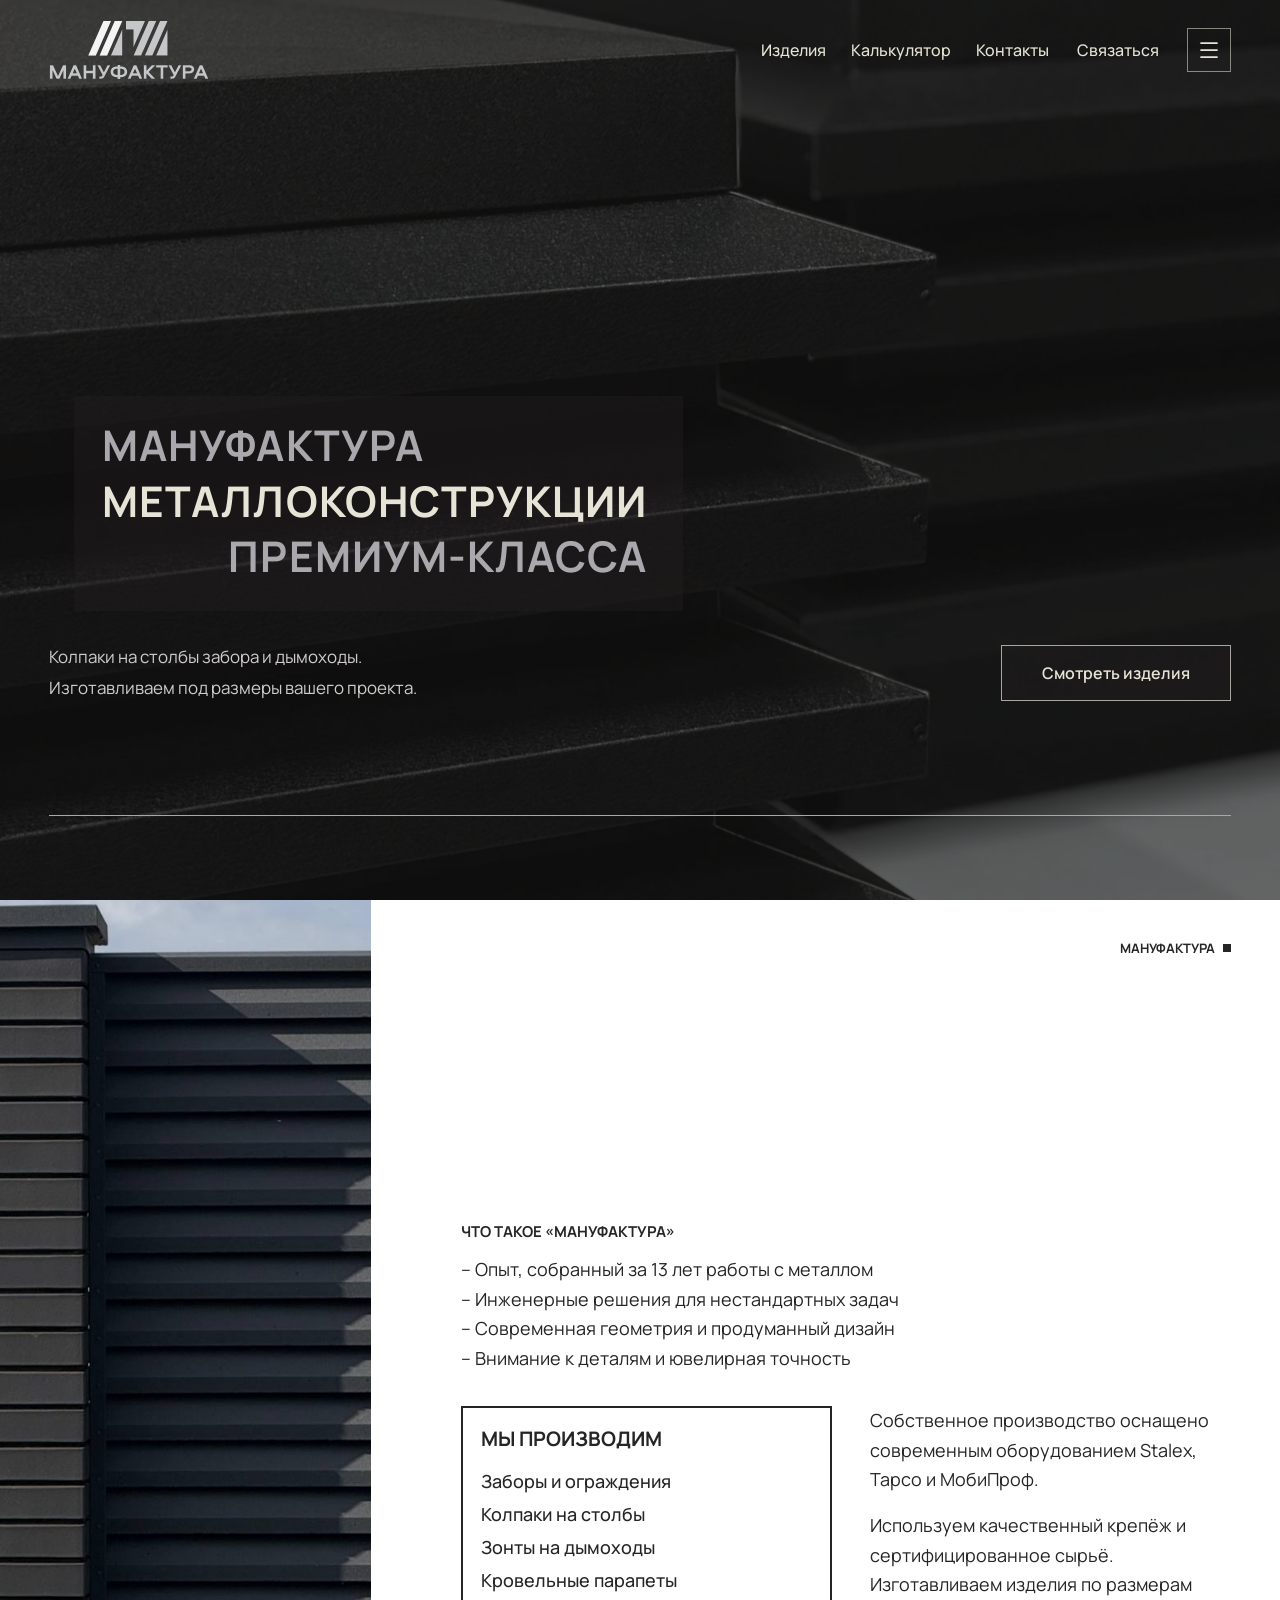
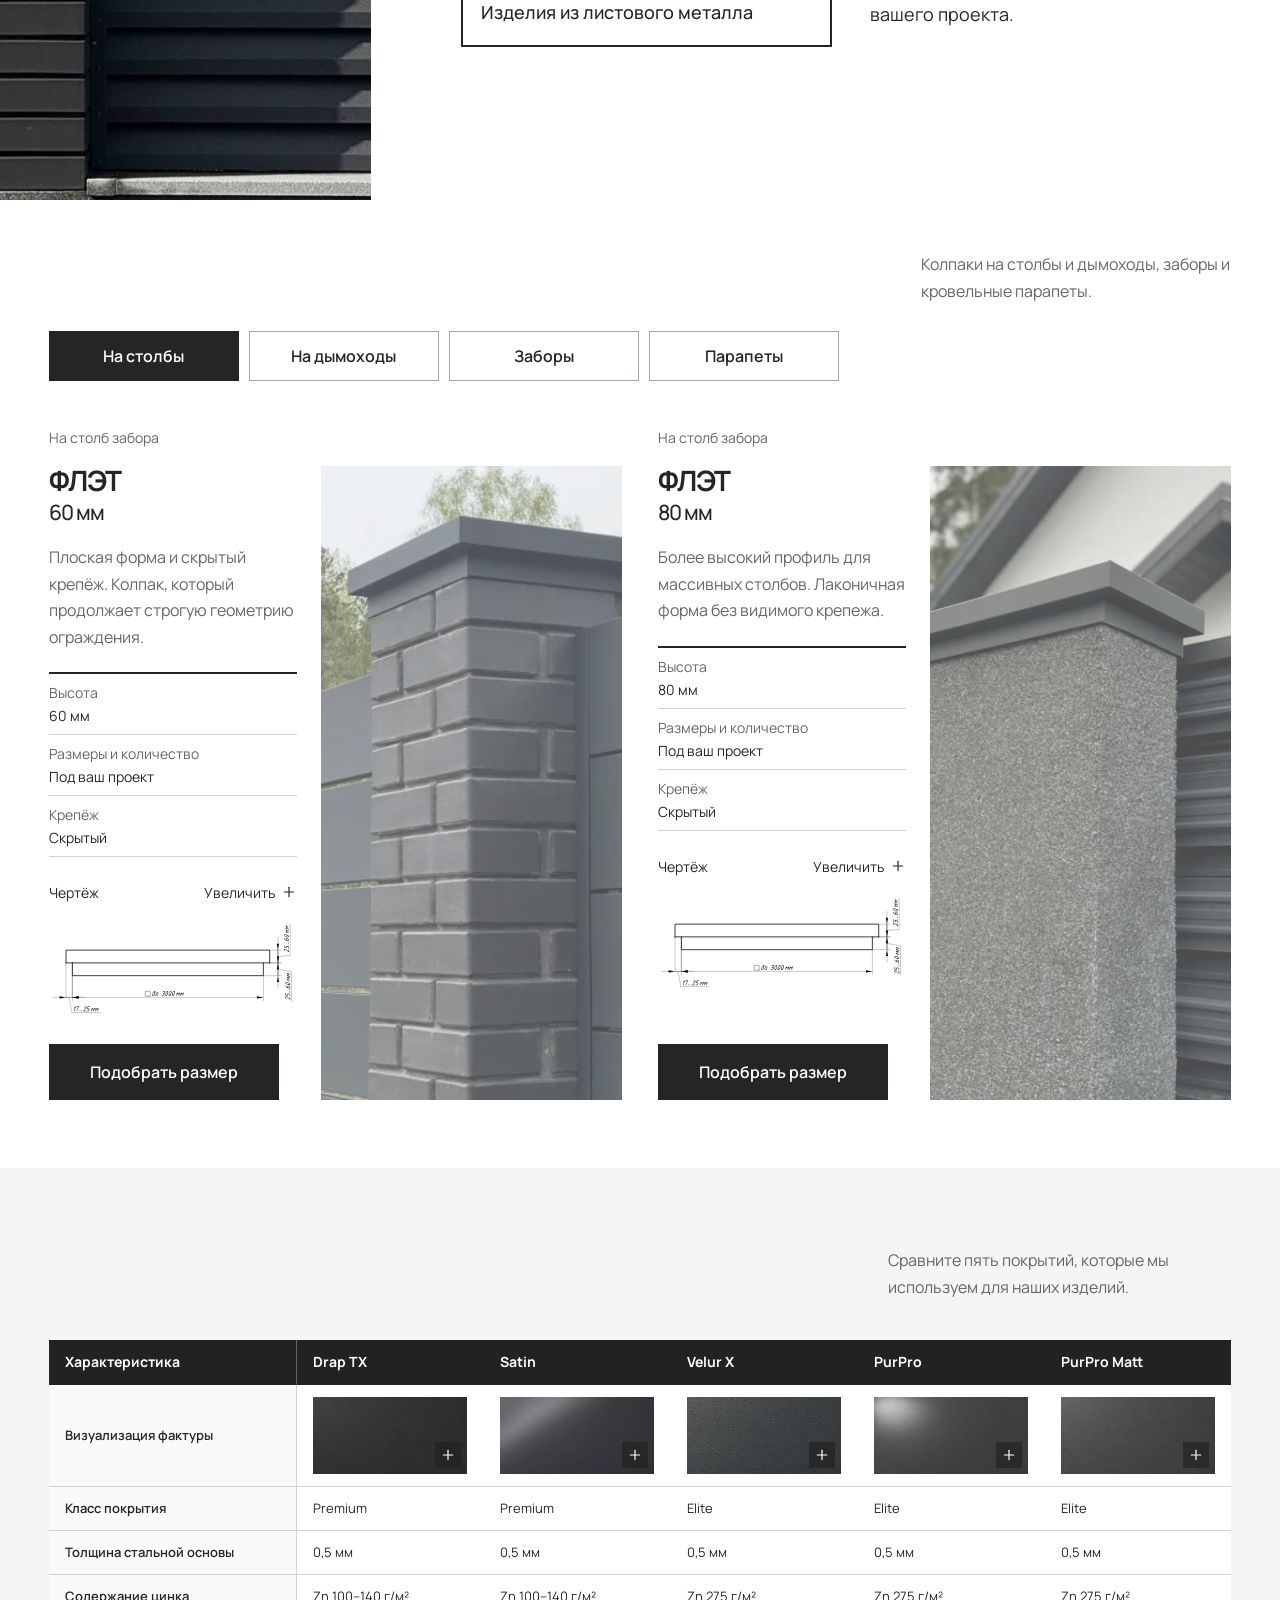
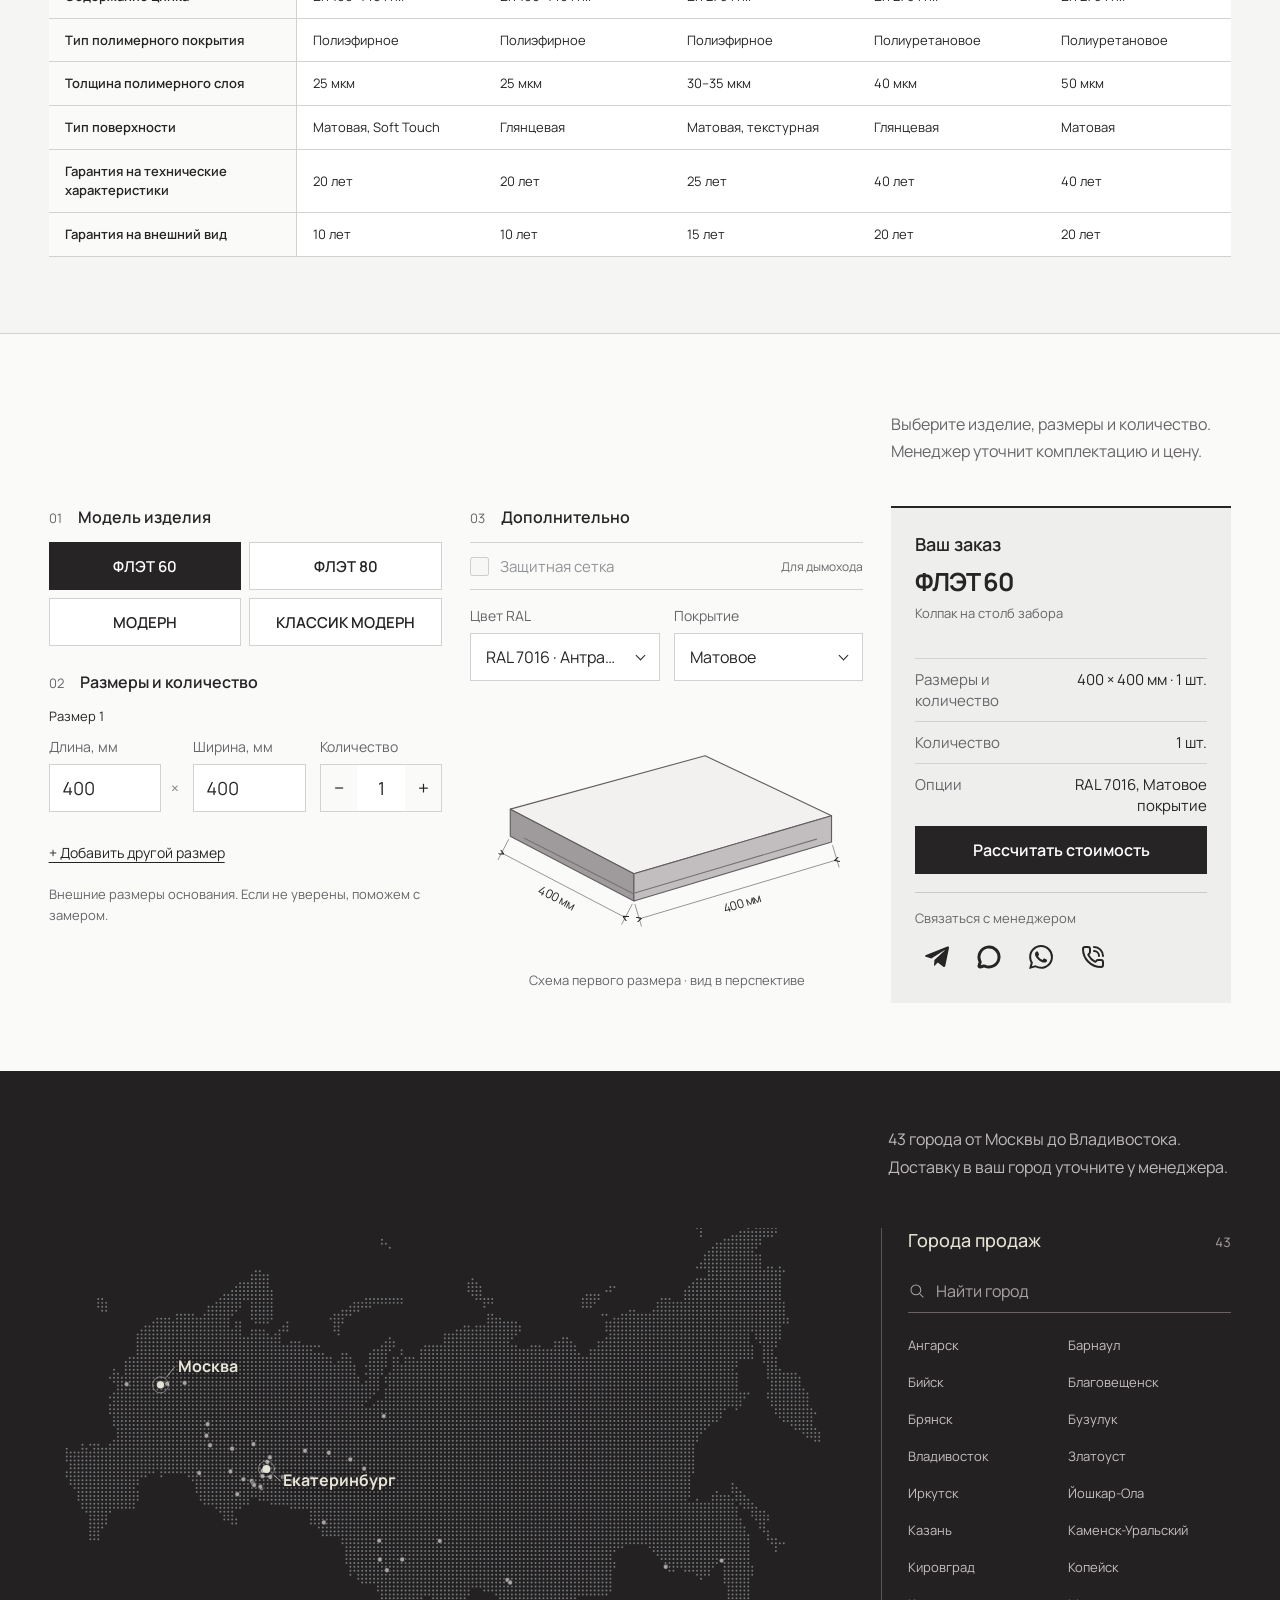
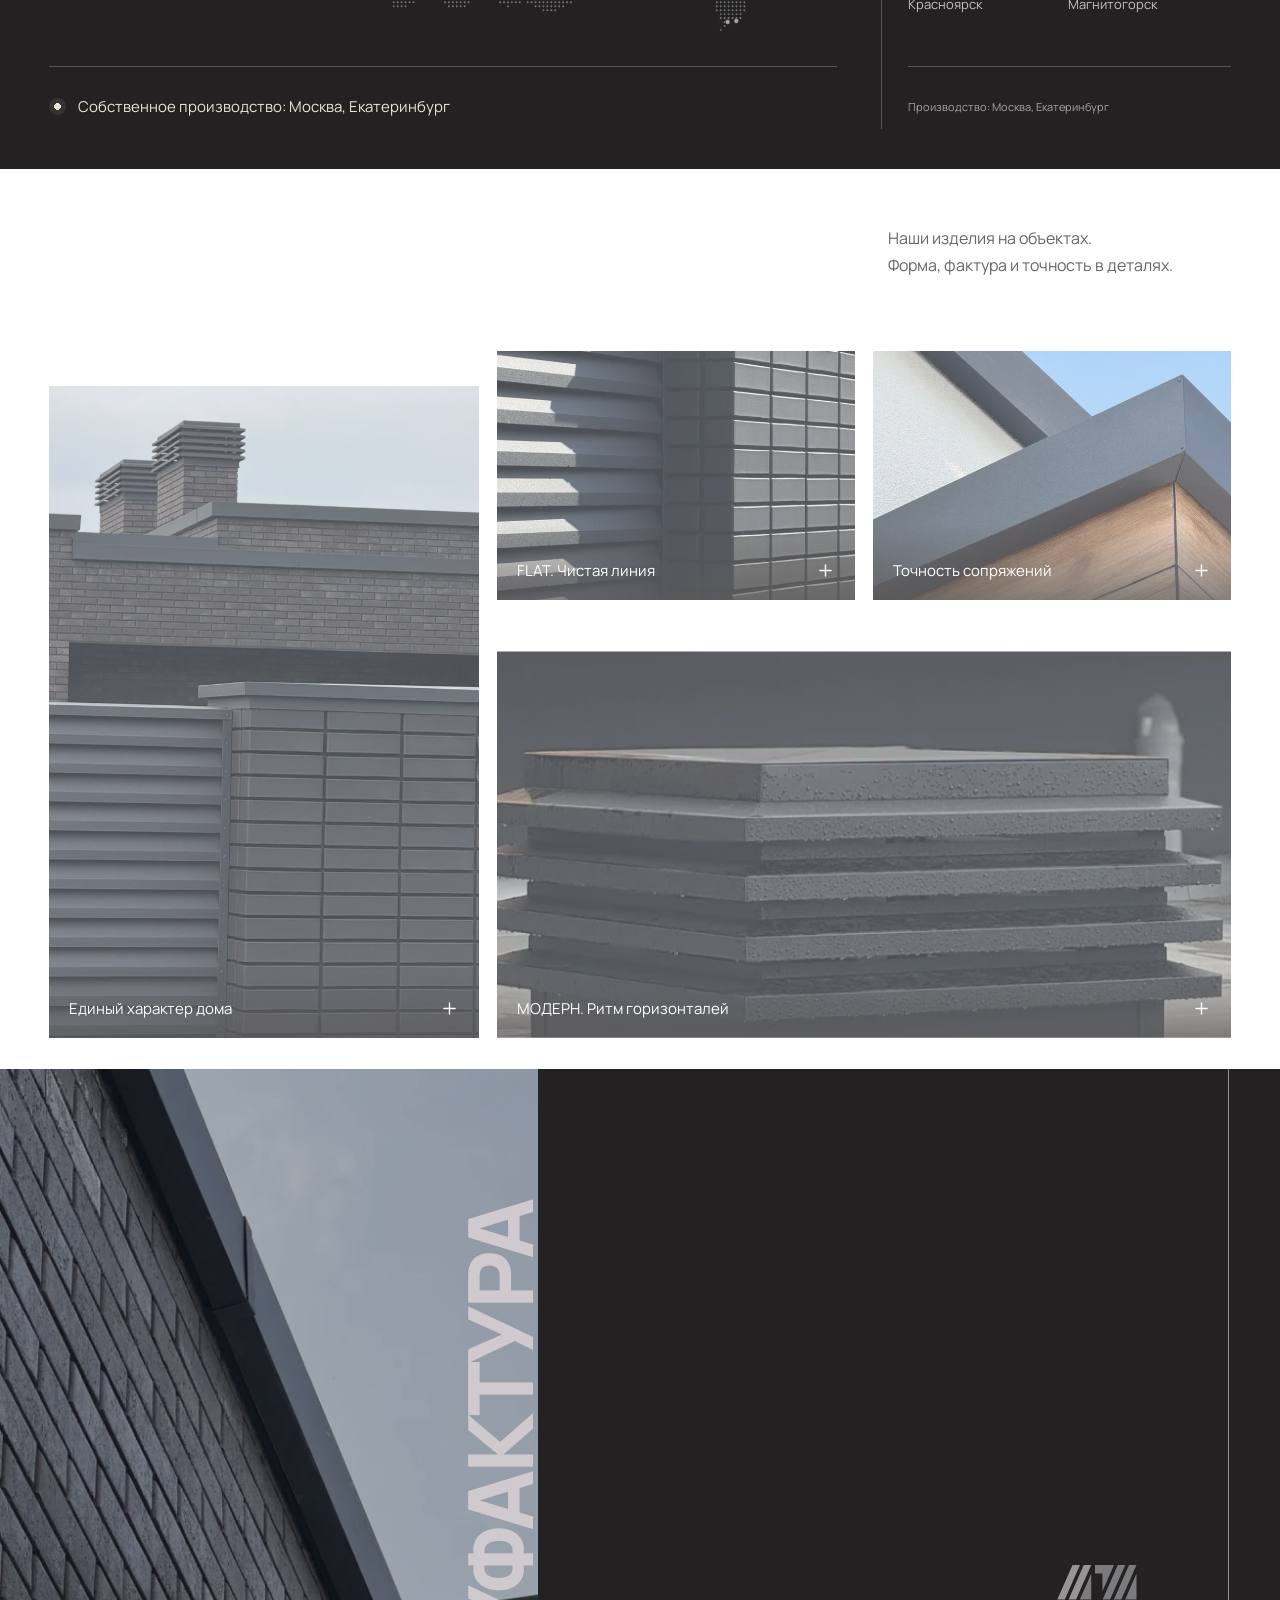
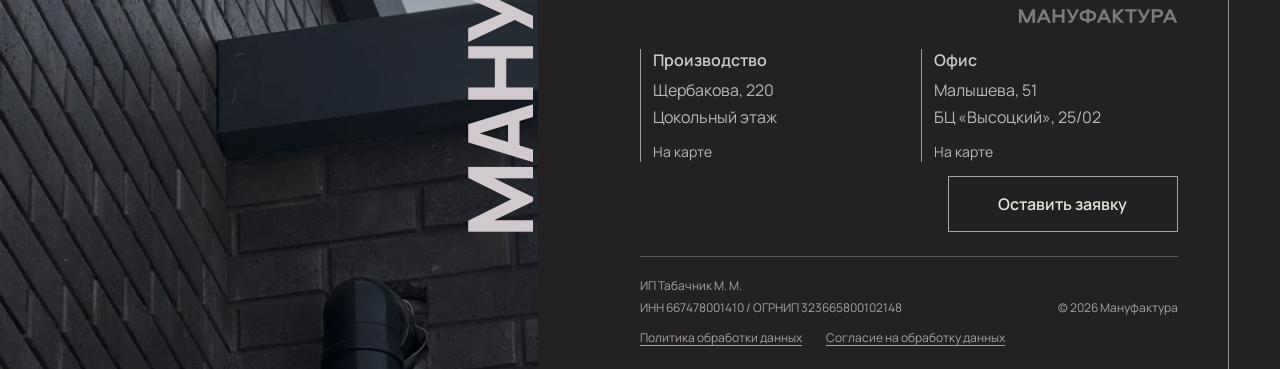
==== commit 09950885: "111" ====
--- a/index.html
+++ b/index.html
@@ -166,10 +166,11 @@
     <nav id="site-menu" class="header__menu" aria-label="Все разделы сайта" hidden data-menu="">
       <a href="#about" class="header__menu-link"><span class="header__menu-label">01 / О нас</span></a
       ><a href="#products" class="header__menu-link"><span class="header__menu-label">02 / Изделия</span></a
-      ><a href="#calculator" class="header__menu-link"><span class="header__menu-label">03 / Калькулятор стоимости</span></a
-      ><a href="#geography" class="header__menu-link"><span class="header__menu-label">04 / География поставок</span></a
-      ><a href="#projects" class="header__menu-link"><span class="header__menu-label">05 / Галерея работ</span></a
-      ><a href="#contacts" class="header__menu-link"><span class="header__menu-label">06 / Контакты</span></a
+      ><a href="#coatings" class="header__menu-link"><span class="header__menu-label">03 / Покрытия</span></a
+      ><a href="#calculator" class="header__menu-link"><span class="header__menu-label">04 / Калькулятор стоимости</span></a
+      ><a href="#geography" class="header__menu-link"><span class="header__menu-label">05 / География продаж</span></a
+      ><a href="#projects" class="header__menu-link"><span class="header__menu-label">06 / Галерея работ</span></a
+      ><a href="#contacts" class="header__menu-link"><span class="header__menu-label">07 / Контакты</span></a
       ><button
         type="button"
         class="header__menu-contact"
@@ -202,12 +203,12 @@
             "
             sizes="100vw">
           <div class="hero__content">
-            <h1 id="hero-title" class="hero__title">
+            <h1 id="hero-title" class="hero__title" data-reveal="heading">
               <span class="hero__name hero__line">МАНУФАКТУРА</span
               ><span class="hero__subject hero__line">МЕТАЛЛОКОНСТРУКЦИИ</span
               ><span class="hero__premium hero__line">ПРЕМИУМ-КЛАССА</span>
             </h1>
-            <div class="hero__description">
+            <div class="hero__description" data-reveal="fade">
               <p class="hero__copy">
                 Колпаки на столбы забора и дымоходы.<br>Изготавливаем под размеры вашего проекта.
               </p>
@@ -818,6 +819,130 @@
         </section>
       </div>
 
+      <div data-scroll-screen="coatings">
+        <section id="coatings" class="section coatings" aria-labelledby="coatings-title" data-gallery-root="" data-lightbox-target="gallery-dialog">
+          <div class="section-heading section-heading--wide">
+            <span class="section-index" data-reveal="frame">03</span>
+            <h2 id="coatings-title" class="section-heading__title" data-reveal="heading">ПОКРЫТИЯ</h2>
+            <p class="section-heading__description" data-reveal="fade">Сравните пять покрытий, которые мы используем для наших изделий.</p>
+          </div>
+          <p class="coatings__hint"><span aria-hidden="true">↔</span> Листайте таблицу вбок</p>
+          <div class="coatings__scroll" role="region" aria-label="Сравнительная таблица покрытий" tabindex="0" data-reveal="fade">
+            <table class="coatings__table">
+              <thead>
+                <tr>
+                  <th scope="col">Характеристика</th>
+                  <th scope="col">Drap TX</th>
+                  <th scope="col">Satin</th>
+                  <th scope="col">Velur X</th>
+                  <th scope="col">PurPro</th>
+                  <th scope="col">PurPro Matt</th>
+                </tr>
+              </thead>
+              <tbody>
+                <tr>
+                  <th scope="row">Визуализация фактуры</th>
+                  <td>
+                    <button class="coatings__zoom" type="button" data-gallery="" data-gallery-caption="Drap TX" aria-label="Увеличить фактуру Drap TX" aria-haspopup="dialog">
+                      <img class="coatings__swatch" src="images/coating-drap-tx.webp" data-full-src="images/coating-drap-tx-large.webp" width="640" height="320" loading="lazy" decoding="async" alt="Мелкозернистая матовая поверхность">
+                      <svg class="coatings__zoom-icon" aria-hidden="true" viewBox="0 0 24 24"><use href="#lucide-plus"></use></svg>
+                    </button>
+                  </td>
+                  <td>
+                    <button class="coatings__zoom" type="button" data-gallery="" data-gallery-caption="Satin" aria-label="Увеличить фактуру Satin" aria-haspopup="dialog">
+                      <img class="coatings__swatch" src="images/coating-satin.webp" data-full-src="images/coating-satin-large.webp" width="640" height="320" loading="lazy" decoding="async" alt="Гладкая глянцевая поверхность">
+                      <svg class="coatings__zoom-icon" aria-hidden="true" viewBox="0 0 24 24"><use href="#lucide-plus"></use></svg>
+                    </button>
+                  </td>
+                  <td>
+                    <button class="coatings__zoom" type="button" data-gallery="" data-gallery-caption="Velur X" aria-label="Увеличить фактуру Velur X" aria-haspopup="dialog">
+                      <img class="coatings__swatch" src="images/coating-velur-x.webp" data-full-src="images/coating-velur-x-large.webp" width="640" height="320" loading="lazy" decoding="async" alt="Матовая поверхность с выраженным рельефом">
+                      <svg class="coatings__zoom-icon" aria-hidden="true" viewBox="0 0 24 24"><use href="#lucide-plus"></use></svg>
+                    </button>
+                  </td>
+                  <td>
+                    <button class="coatings__zoom" type="button" data-gallery="" data-gallery-caption="PurPro" aria-label="Увеличить фактуру PurPro" aria-haspopup="dialog">
+                      <img class="coatings__swatch" src="images/coating-purpro.webp" data-full-src="images/coating-purpro-large.webp" width="640" height="320" loading="lazy" decoding="async" alt="Глянцевая поверхность с лёгким микрорельефом">
+                      <svg class="coatings__zoom-icon" aria-hidden="true" viewBox="0 0 24 24"><use href="#lucide-plus"></use></svg>
+                    </button>
+                  </td>
+                  <td>
+                    <button class="coatings__zoom" type="button" data-gallery="" data-gallery-caption="PurPro Matt" aria-label="Увеличить фактуру PurPro Matt" aria-haspopup="dialog">
+                      <img class="coatings__swatch" src="images/coating-purpro-matt.webp" data-full-src="images/coating-purpro-matt-large.webp" width="640" height="320" loading="lazy" decoding="async" alt="Ровная матовая поверхность с тонкой фактурой">
+                      <svg class="coatings__zoom-icon" aria-hidden="true" viewBox="0 0 24 24"><use href="#lucide-plus"></use></svg>
+                    </button>
+                  </td>
+                </tr>
+                <tr>
+                  <th scope="row">Класс покрытия</th>
+                  <td>Premium</td>
+                  <td>Premium</td>
+                  <td>Elite</td>
+                  <td>Elite</td>
+                  <td>Elite</td>
+                </tr>
+                <tr>
+                  <th scope="row">Толщина стальной основы</th>
+                  <td>0,5 мм</td>
+                  <td>0,5 мм</td>
+                  <td>0,5 мм</td>
+                  <td>0,5 мм</td>
+                  <td>0,5 мм</td>
+                </tr>
+                <tr>
+                  <th scope="row">Содержание цинка</th>
+                  <td>Zn 100–140 г/м²</td>
+                  <td>Zn 100–140 г/м²</td>
+                  <td>Zn 275 г/м²</td>
+                  <td>Zn 275 г/м²</td>
+                  <td>Zn 275 г/м²</td>
+                </tr>
+                <tr>
+                  <th scope="row">Тип полимерного покрытия</th>
+                  <td>Полиэфирное</td>
+                  <td>Полиэфирное</td>
+                  <td>Полиэфирное</td>
+                  <td>Полиуретановое</td>
+                  <td>Полиуретановое</td>
+                </tr>
+                <tr>
+                  <th scope="row">Толщина полимерного слоя</th>
+                  <td>25 мкм</td>
+                  <td>25 мкм</td>
+                  <td>30–35 мкм</td>
+                  <td>40 мкм</td>
+                  <td>50 мкм</td>
+                </tr>
+                <tr>
+                  <th scope="row">Тип поверхности</th>
+                  <td>Матовая, Soft Touch</td>
+                  <td>Глянцевая</td>
+                  <td>Матовая, текстурная</td>
+                  <td>Глянцевая</td>
+                  <td>Матовая</td>
+                </tr>
+                <tr>
+                  <th scope="row">Гарантия на технические характеристики</th>
+                  <td>20 лет</td>
+                  <td>20 лет</td>
+                  <td>25 лет</td>
+                  <td>40 лет</td>
+                  <td>40 лет</td>
+                </tr>
+                <tr>
+                  <th scope="row">Гарантия на внешний вид</th>
+                  <td>10 лет</td>
+                  <td>10 лет</td>
+                  <td>15 лет</td>
+                  <td>20 лет</td>
+                  <td>20 лет</td>
+                </tr>
+              </tbody>
+            </table>
+          </div>
+        </section>
+      </div>
+
       <!-- Подбор комплектации -->
       <div data-scroll-screen="calculator">
         <section
@@ -827,7 +952,7 @@
           data-request-target="request-dialog"
         >
           <div class="section-heading section-heading--wide">
-            <span class="section-index" data-reveal="frame">03</span>
+            <span class="section-index" data-reveal="frame">04</span>
             <h2 data-reveal="heading" class="section-heading__title">КАЛЬКУЛЯТОР<br>СТОИМОСТИ</h2>
             <p data-reveal="fade" class="section-heading__description">
               Выберите изделие, размеры и количество.<br>Менеджер уточнит комплектацию и цену.
@@ -1129,8 +1254,8 @@
       <div data-scroll-screen="geography">
         <section id="geography" class="geography" data-geography>
           <div class="section-heading section-heading--wide">
-            <span class="section-index" data-reveal="frame">04</span>
-            <h2 data-reveal="heading" class="section-heading__title">ГЕОГРАФИЯ<br>ПОСТАВОК</h2>
+            <span class="section-index" data-reveal="frame">05</span>
+            <h2 data-reveal="heading" class="section-heading__title">ГЕОГРАФИЯ<br>ПРОДАЖ</h2>
             <p data-reveal="fade" class="section-heading__description">43 города от Москвы до Владивостока.<br>Доставку в ваш город уточните у менеджера.</p>
           </div>
           <div class="geography__body" data-reveal="fade">
@@ -1141,7 +1266,7 @@
               id="russia-map"
               viewBox="0 0 1000 578.28"
               role="img"
-              aria-label="Карта России: 43 города поставок, производство в Москве и Екатеринбурге"
+              aria-label="География продаж: 43 города. Производство в Москве и Екатеринбурге"
               class="geography__svg"
             >
               <defs>
@@ -1211,8 +1336,8 @@
               </div>
             </div>
             <div class="geography__directory" aria-labelledby="delivery-cities-title">
-              <div class="geography__directory-heading"><h3 id="delivery-cities-title">Города поставок</h3><span class="geography__count" data-city-count aria-live="polite">43</span></div>
-              <label class="geography__search" hidden data-city-search-label><svg viewBox="0 0 24 24" fill="none" stroke="currentColor" stroke-width="1.5" aria-hidden="true"><circle cx="10.5" cy="10.5" r="6.5"></circle><path d="m16 16 4 4"></path></svg><input type="search" placeholder="Найти город" aria-label="Найти город поставки" autocomplete="off" data-city-search></label>
+              <div class="geography__directory-heading"><h3 id="delivery-cities-title">Города продаж</h3><span class="geography__count" data-city-count aria-live="polite">43</span></div>
+              <label class="geography__search" hidden data-city-search-label><svg viewBox="0 0 24 24" fill="none" stroke="currentColor" stroke-width="1.5" aria-hidden="true"><circle cx="10.5" cy="10.5" r="6.5"></circle><path d="m16 16 4 4"></path></svg><input type="search" placeholder="Найти город" aria-label="Найти город" autocomplete="off" data-city-search></label>
               <ul class="geography__cities">
                   <li><button class="geography__city" type="button" data-city="city-1" data-x="581.8799" data-y="489.1475" aria-pressed="false">Ангарск</button></li>
                   <li><button class="geography__city" type="button" data-city="city-2" data-x="420.0182" data-y="463.3085" aria-pressed="false">Барнаул</button></li>
@@ -1274,7 +1399,7 @@
           data-lightbox-target="gallery-dialog"
         >
           <div class="section-heading section-heading--wide">
-            <span class="section-index" data-reveal="frame">05</span>
+            <span class="section-index" data-reveal="frame">06</span>
             <h2 data-reveal="heading" class="section-heading__title">ГАЛЕРЕЯ<br>РАБОТ</h2>
             <p data-reveal="fade" class="section-heading__description">
               Наши изделия на объектах.<br>Форма, фактура и точность в деталях.
@@ -1428,7 +1553,7 @@
         </div>
         <div class="footer__panel">
           <div class="footer__heading">
-            <span class="section-index" data-reveal="frame">06</span>
+            <span class="section-index" data-reveal="frame">07</span>
             <h2 id="contacts-title" data-reveal="heading" class="footer__title">КОНТАКТЫ</h2>
           </div>
           <div class="footer__content" data-reveal="fade">
--- a/css/index.css
+++ b/css/index.css
@@ -17,6 +17,7 @@
 @import url('blocks/rule.css');
 @import url('blocks/catalog.css');
 @import url('blocks/product.css');
+@import url('blocks/coatings.css');
 @import url('blocks/calculator.css');
 @import url('blocks/contact-channels.css');
 @import url('blocks/drawing.css');
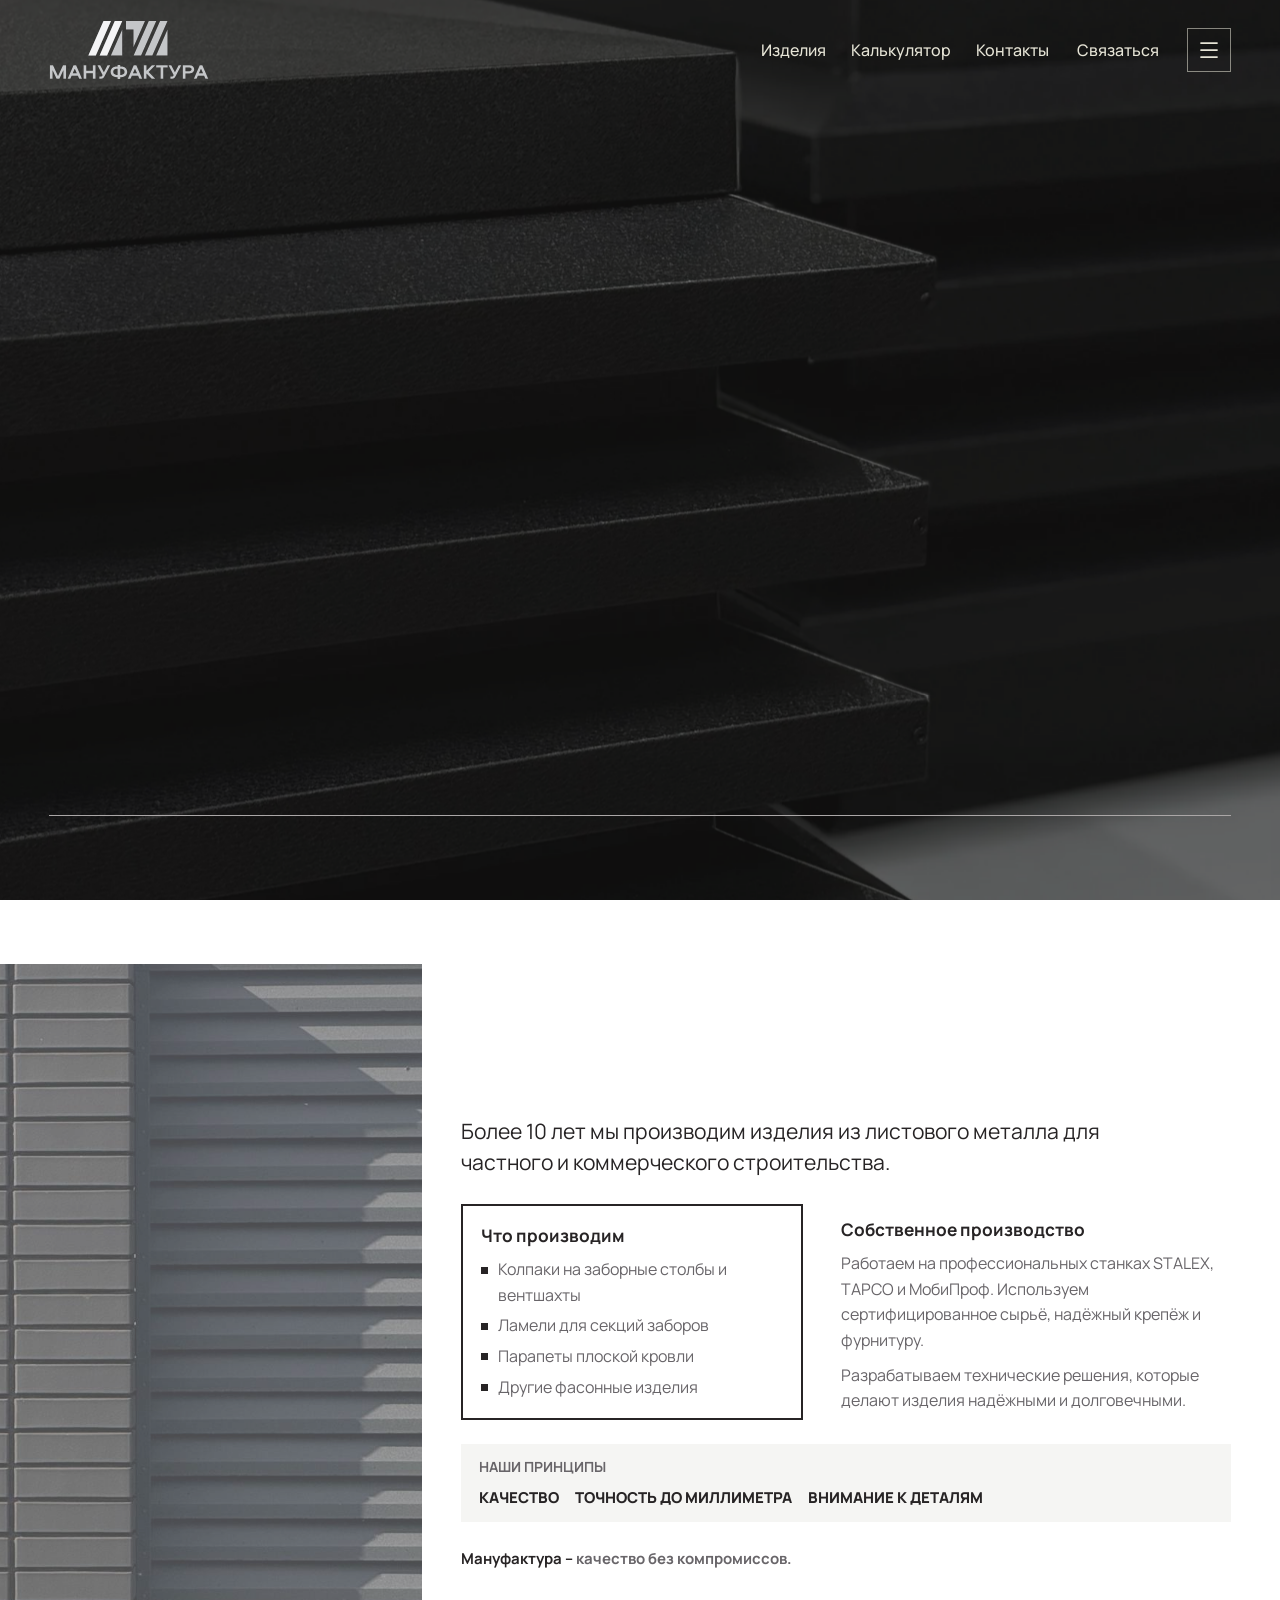
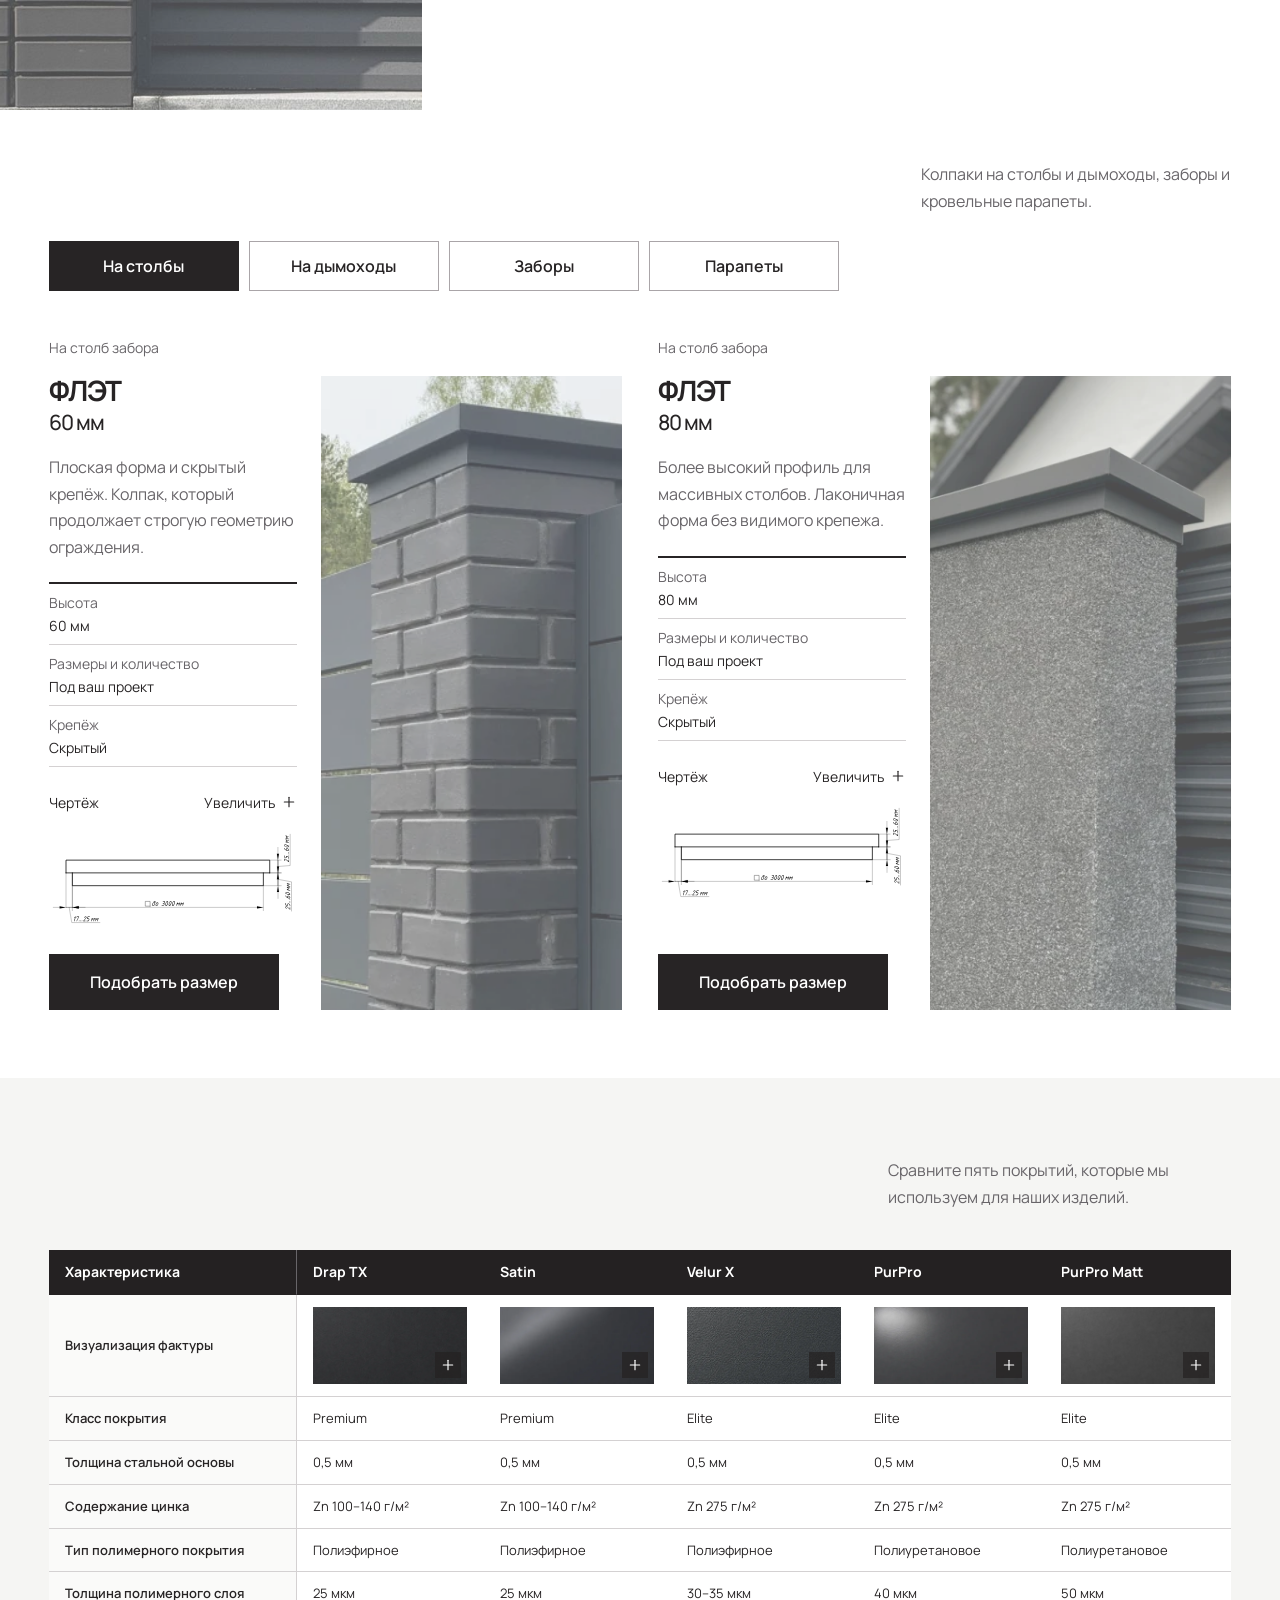
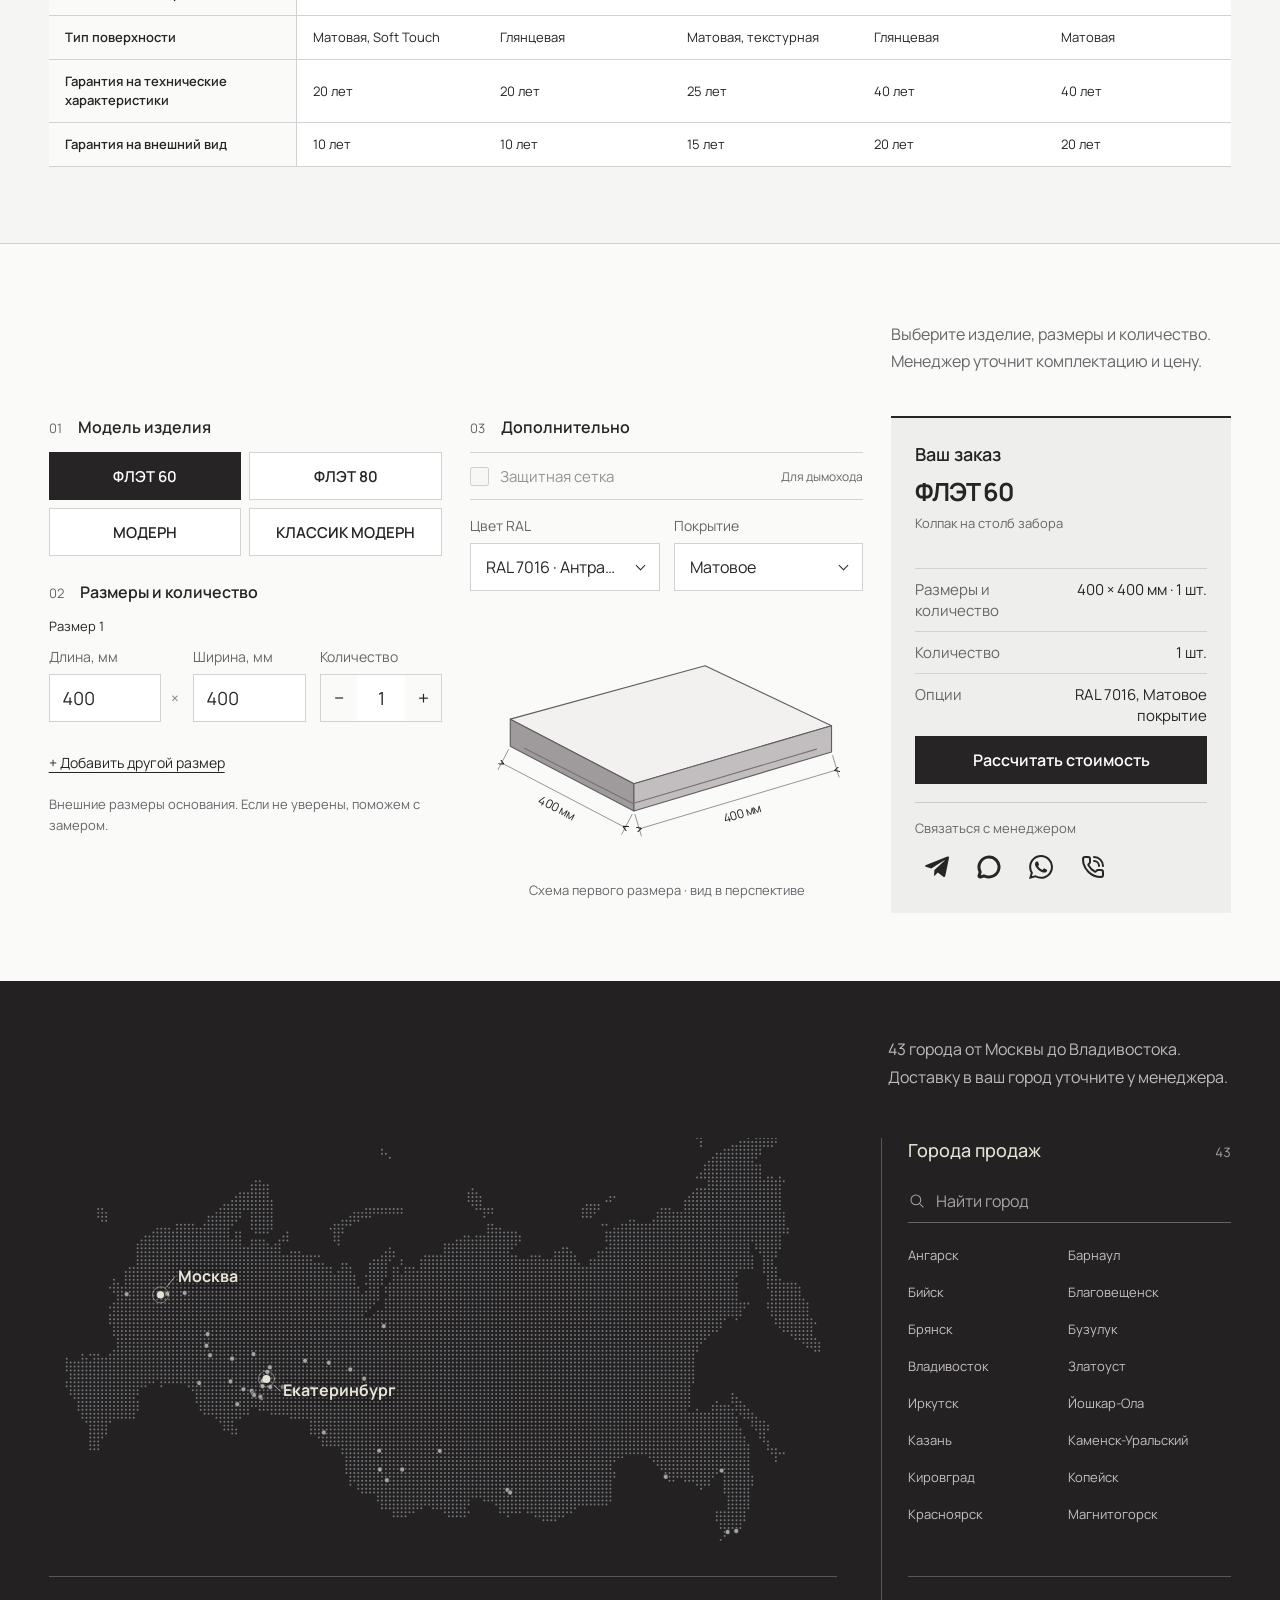
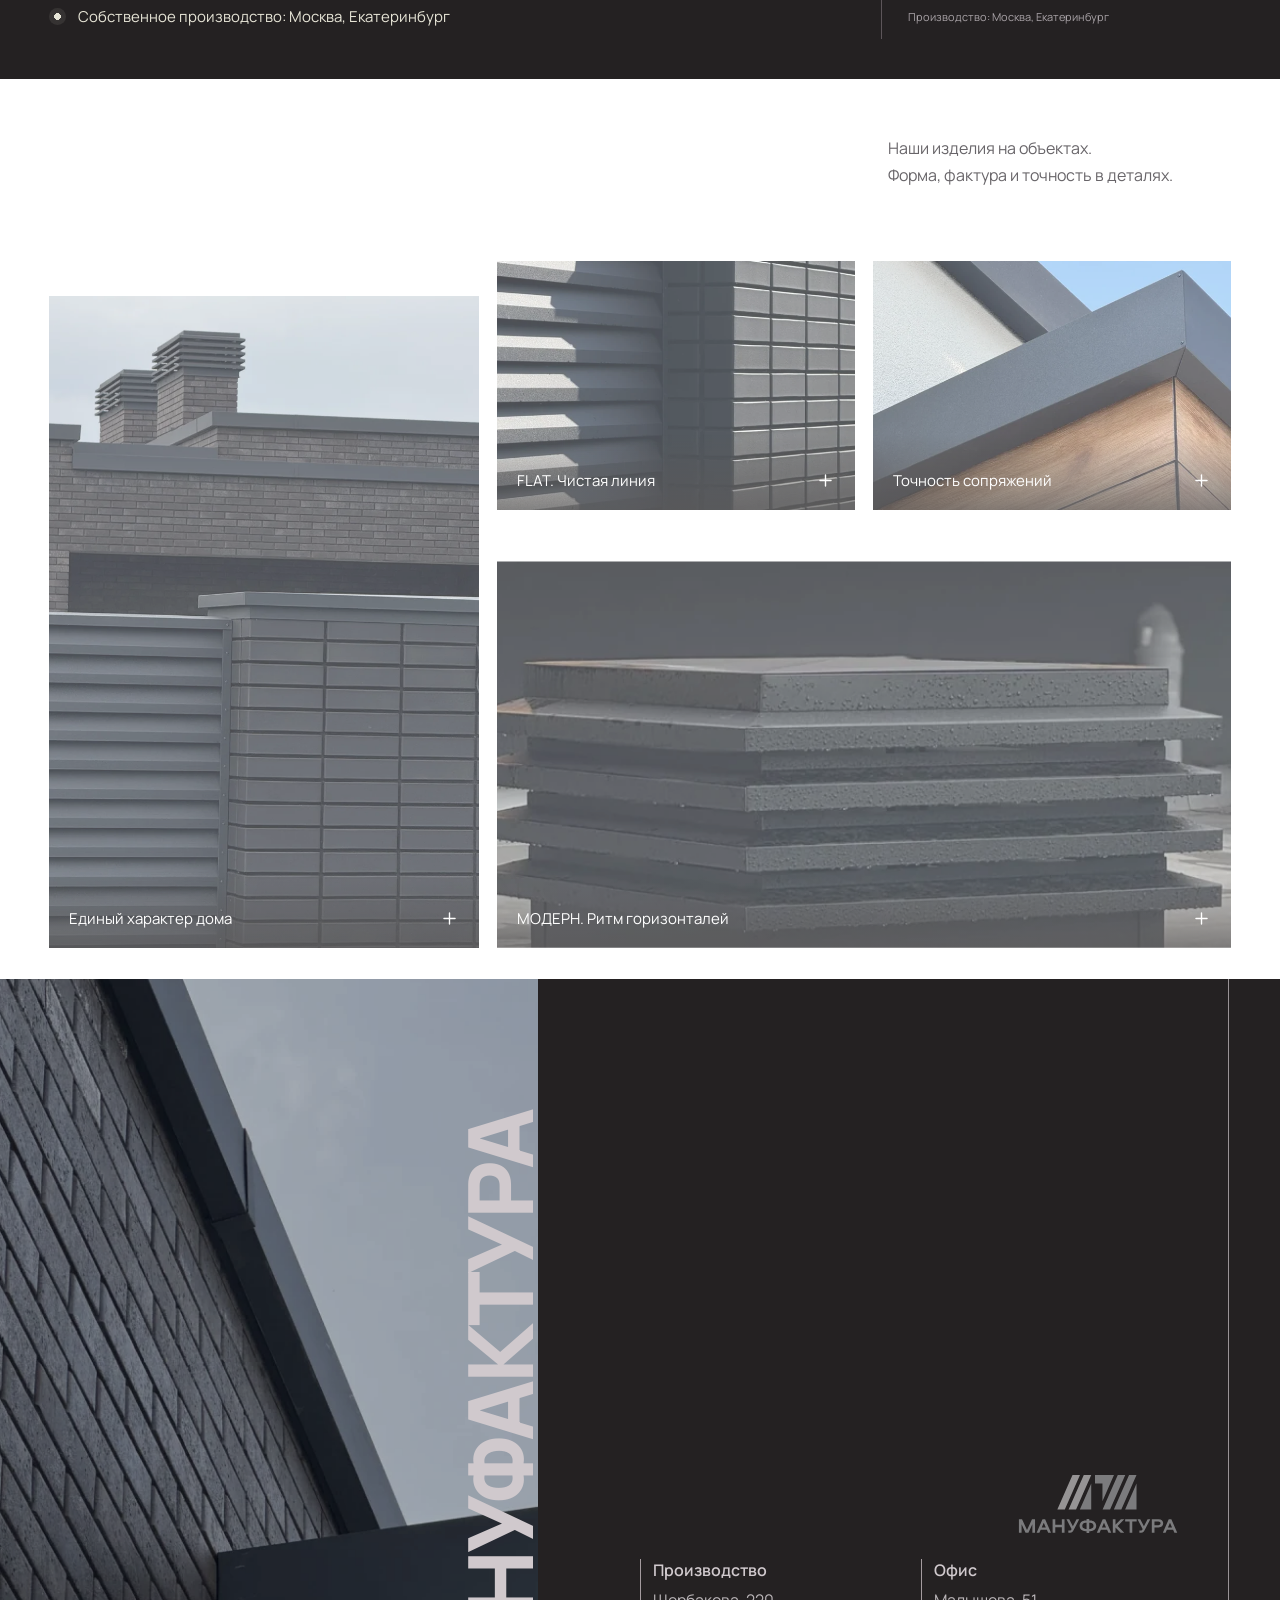
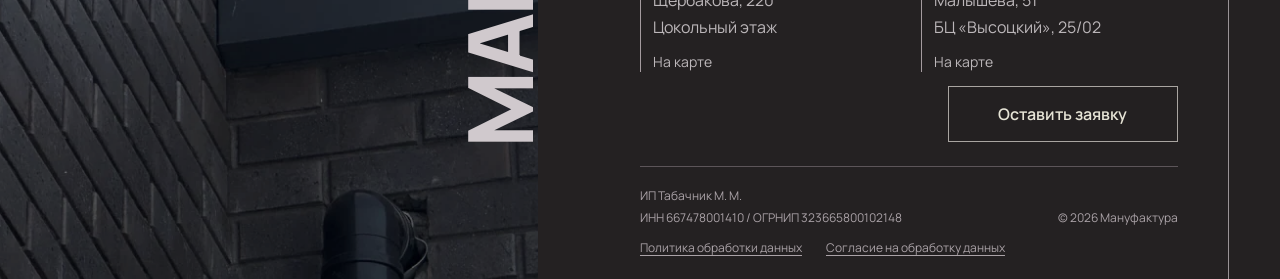
==== commit 00d9cc49: "111" ====
--- a/index.html
+++ b/index.html
@@ -164,7 +164,7 @@
       </button>
     </header>
     <nav id="site-menu" class="header__menu" aria-label="Все разделы сайта" hidden data-menu="">
-      <a href="#about" class="header__menu-link"><span class="header__menu-label">01 / О нас</span></a
+      <a href="#about" class="header__menu-link"><span class="header__menu-label">01 / О компании</span></a
       ><a href="#products" class="header__menu-link"><span class="header__menu-label">02 / Изделия</span></a
       ><a href="#coatings" class="header__menu-link"><span class="header__menu-label">03 / Покрытия</span></a
       ><a href="#calculator" class="header__menu-link"><span class="header__menu-label">04 / Калькулятор стоимости</span></a
@@ -221,55 +221,41 @@
 
       <!-- О компании -->
       <div data-scroll-screen="about">
-        <section id="about" class="about">
-          <div class="about__visual">
-            <img
-              src="images/about-fence.jpg"
-              width="963"
-              height="1280"
-              alt="Графитовый колпак на кирпичном столбе и металлическое ограждение с горизонтальными ламелями"
-              loading="lazy"
-              data-parallax=""
-              data-media=""
-              class="media about__photo parallax__image"
-              data-fallback="icons/placeholder.svg"
-              decoding="async">
+        <section id="about" class="about-variant about-variant--side" aria-labelledby="about-title">
+          <div class="about-variant__photo" data-reveal="image">
+            <img src="images/about-fence.jpg" width="963" height="1280" loading="lazy" decoding="async" data-parallax="" data-media="" data-fallback="icons/placeholder.svg" class="media parallax__image" alt="Графитовый колпак на кирпичном столбе и ограждение с металлическими ламелями">
           </div>
-          <span class="section-index about__index" data-reveal="frame">01</span>
-          <span class="signature" aria-hidden="true"
-            >МАНУФАКТУРА <i class="signature__square"></i
-          ></span>
-          <div class="about__content">
-            <h2 data-reveal="heading" class="about__title">О НАС</h2>
-            <h3 data-reveal="fade" class="about__subtitle">ЧТО ТАКОЕ «МАНУФАКТУРА»</h3>
-            <ul class="about__principles" data-reveal="fade">
-              <li class="about__principle">Опыт, собранный за 13 лет работы с металлом</li>
-              <li class="about__principle">Инженерные решения для нестандартных задач</li>
-              <li class="about__principle">Современная геометрия и продуманный дизайн</li>
-              <li class="about__principle">Внимание к деталям и ювелирная точность</li>
-            </ul>
-            <div class="about__columns" data-reveal="fade">
-              <div class="about__production">
-                <h3 class="about__subtitle">МЫ ПРОИЗВОДИМ</h3>
-                <ul class="about__products">
-                  <li>Заборы и ограждения</li>
-                  <li>Колпаки на столбы</li>
-                  <li>Зонты на дымоходы</li>
-                  <li>Кровельные парапеты</li>
-                  <li>Изделия из листового металла</li>
+          <div class="about-variant__copy">
+            <div class="about-variant__heading">
+              <span class="section-index about-variant__index" aria-hidden="true" data-reveal="frame">01</span>
+              <h2 id="about-title" data-reveal="heading">О компании</h2>
+            </div>
+            <p class="about-variant__intro" data-reveal="fade">Более 10 лет мы производим изделия из листового металла для частного и коммерческого строительства.</p>
+            <div class="about-variant__details" data-reveal="fade">
+              <div class="about-variant__production">
+                <h3>Что производим</h3>
+                <ul class="about-variant__products" role="list">
+                  <li>Колпаки на заборные столбы и вентшахты</li>
+                  <li>Ламели для секций заборов</li>
+                  <li>Парапеты плоской кровли</li>
+                  <li>Другие фасонные изделия</li>
                 </ul>
               </div>
               <div>
-                <p class="about__paragraph">
-                  Собственное производство оснащено современным оборудованием Stalex, Tapco и
-                  МобиПроф.
-                </p>
-                <p class="about__paragraph">
-                  Используем качественный крепёж и сертифицированное сырьё. Изготавливаем изделия по
-                  размерам вашего проекта.
-                </p>
+                <h3>Собственное производство</h3>
+                <p>Работаем на профессиональных станках STALEX, TAPCO и МобиПроф. Используем сертифицированное сырьё, надёжный крепёж и фурнитуру.</p>
+                <p>Разрабатываем технические решения, которые делают изделия надёжными и долговечными.</p>
               </div>
             </div>
+            <div class="about-variant__principles" data-reveal="fade">
+              <h3>Наши принципы</h3>
+              <ul>
+                <li>Качество</li>
+                <li>Точность до миллиметра</li>
+                <li>Внимание к деталям</li>
+              </ul>
+            </div>
+            <p class="about-variant__sign" data-reveal="fade">Мануфактура – <span>качество без компромиссов.</span></p>
           </div>
           <span class="rule" aria-hidden="true" data-reveal="line"></span>
         </section>
--- a/css/index.css
+++ b/css/index.css
@@ -12,8 +12,7 @@
 @import url('blocks/section.css');
 @import url('blocks/section-heading.css');
 @import url('blocks/section-index.css');
-@import url('blocks/about.css');
-@import url('blocks/signature.css');
+@import url('blocks/about-variant.css');
 @import url('blocks/rule.css');
 @import url('blocks/catalog.css');
 @import url('blocks/product.css');
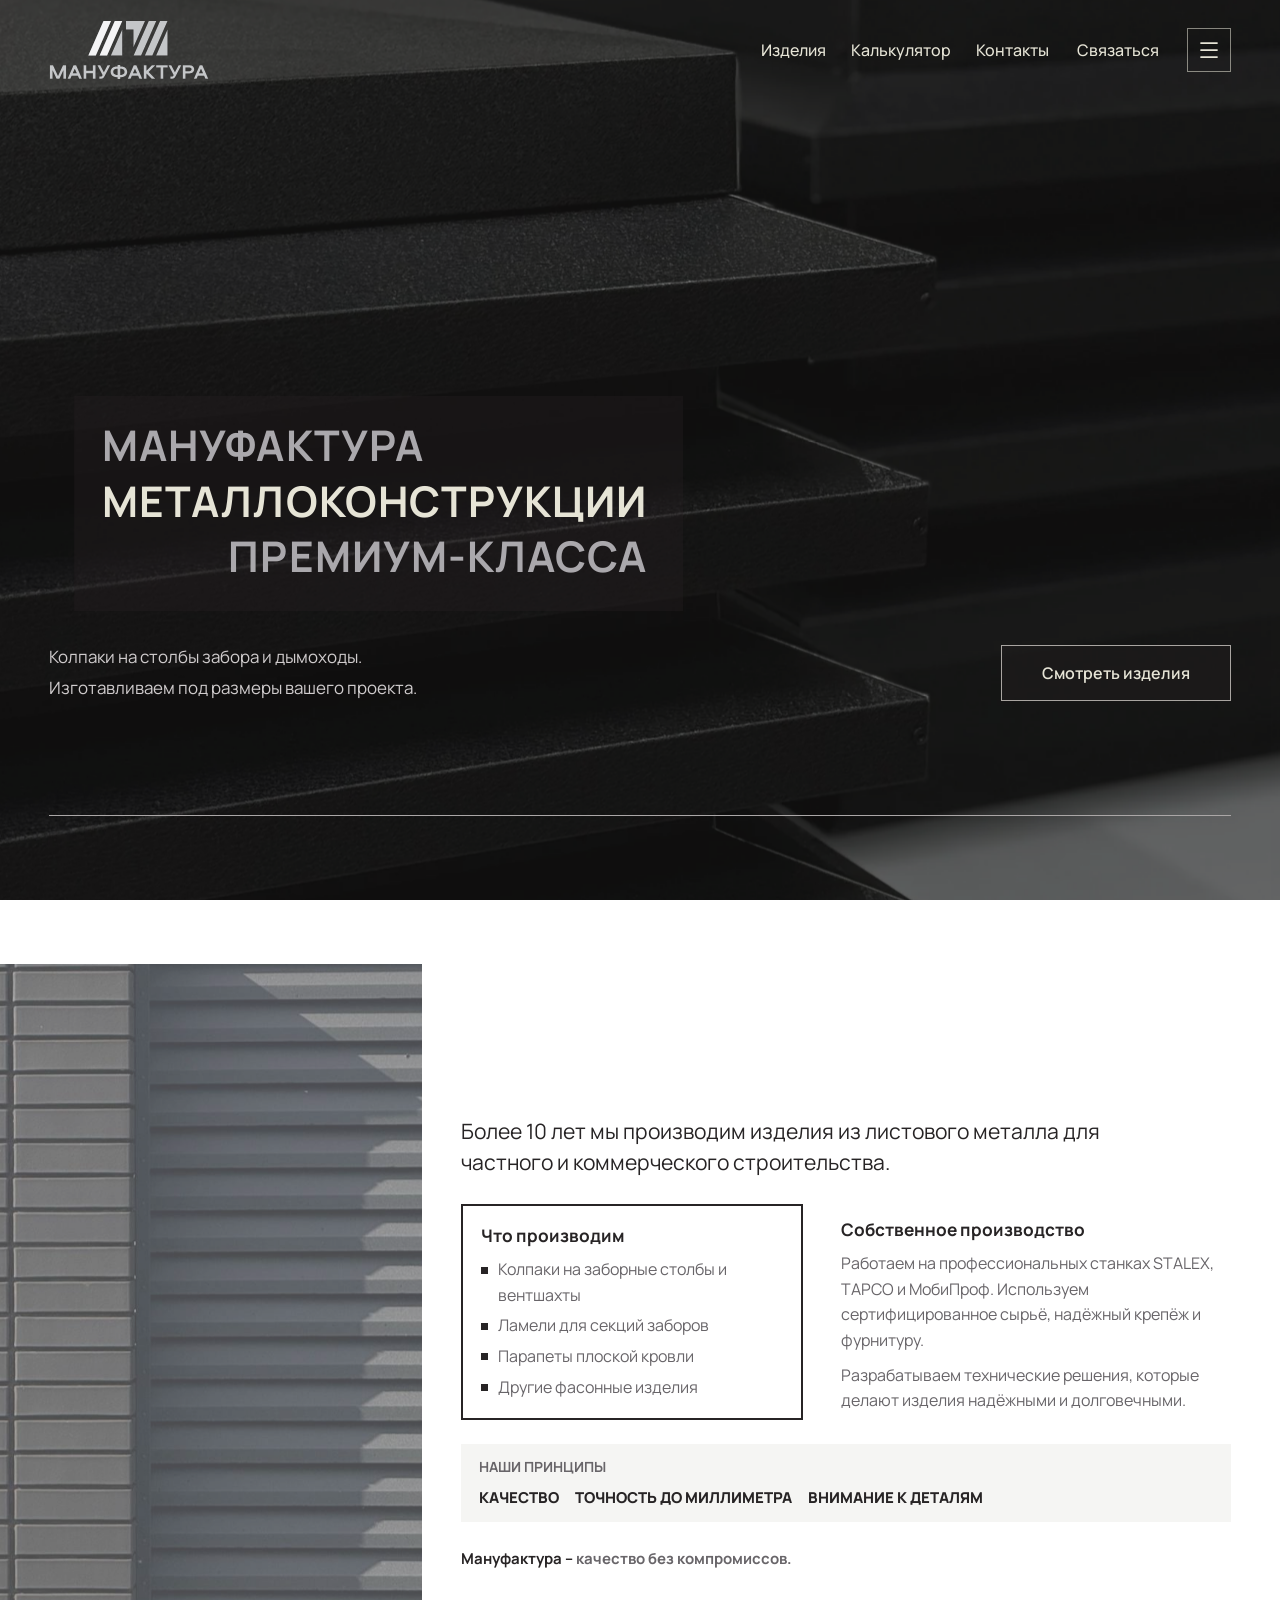
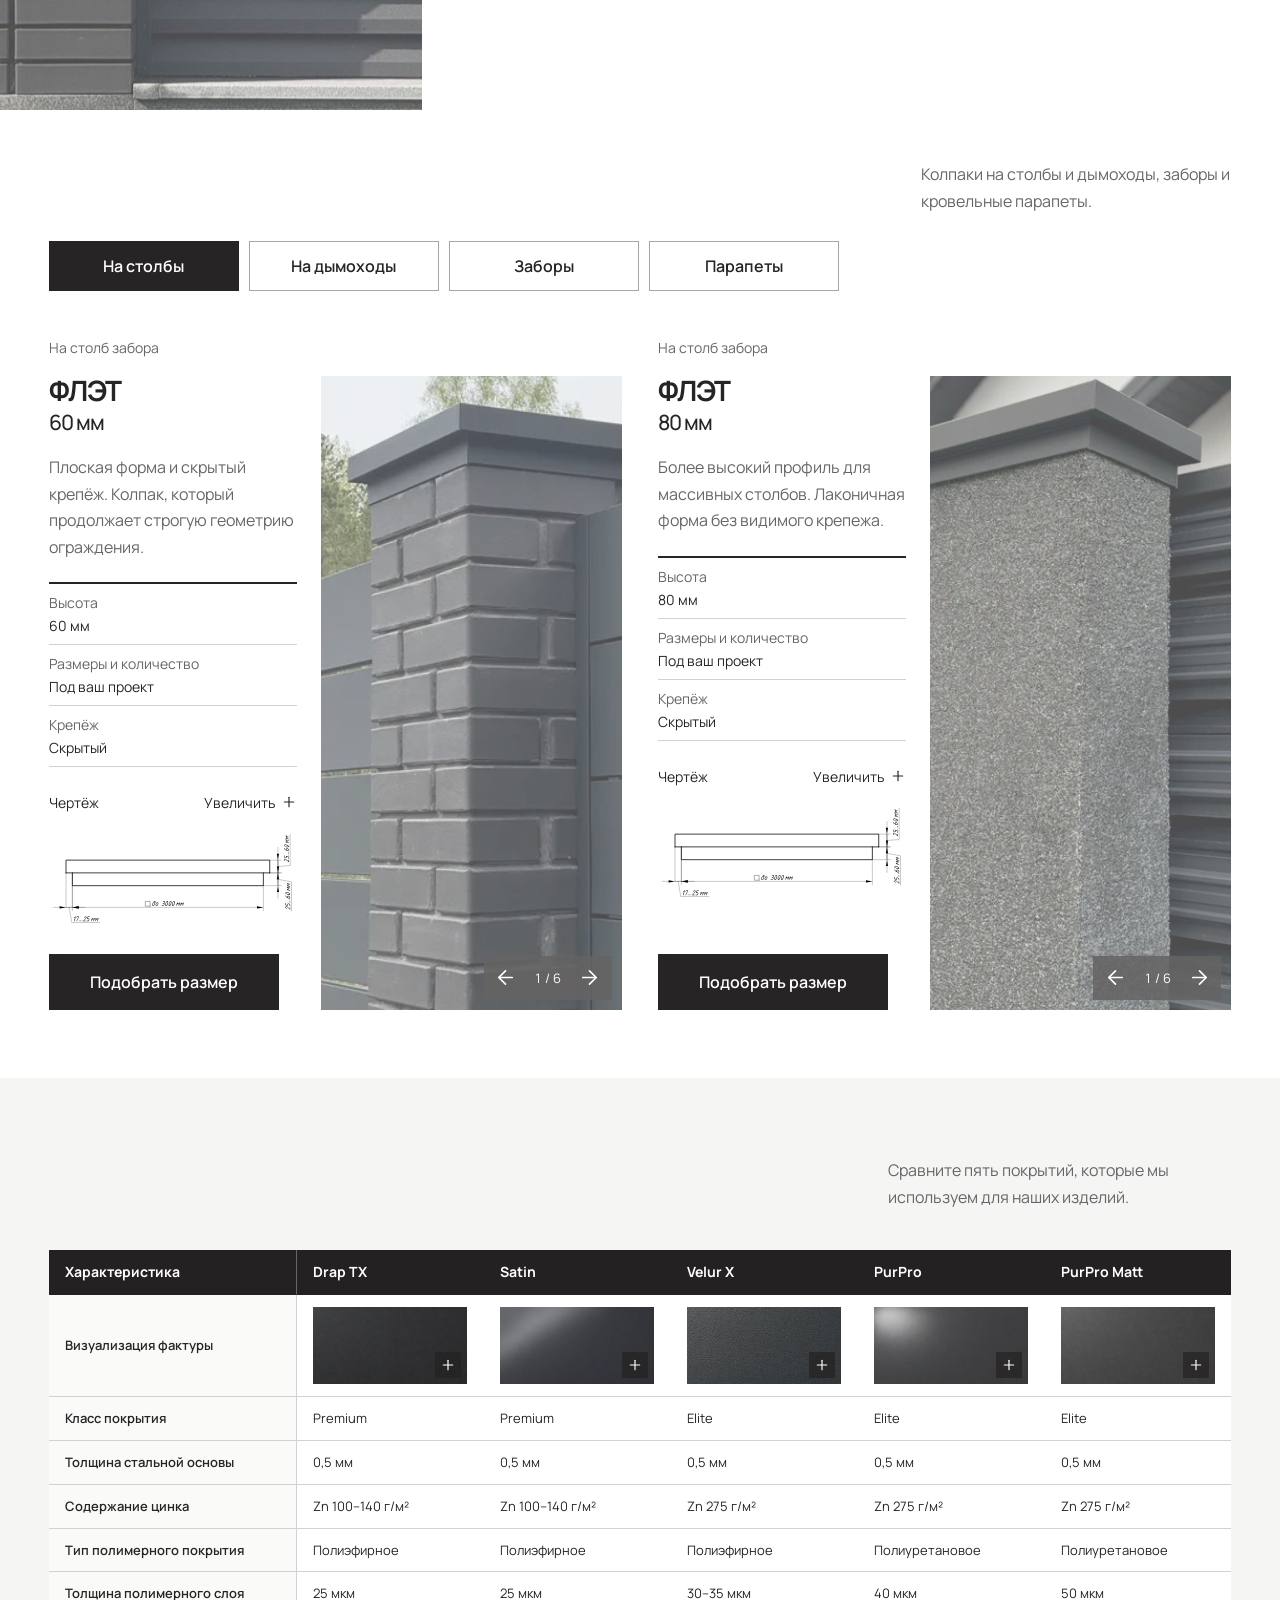
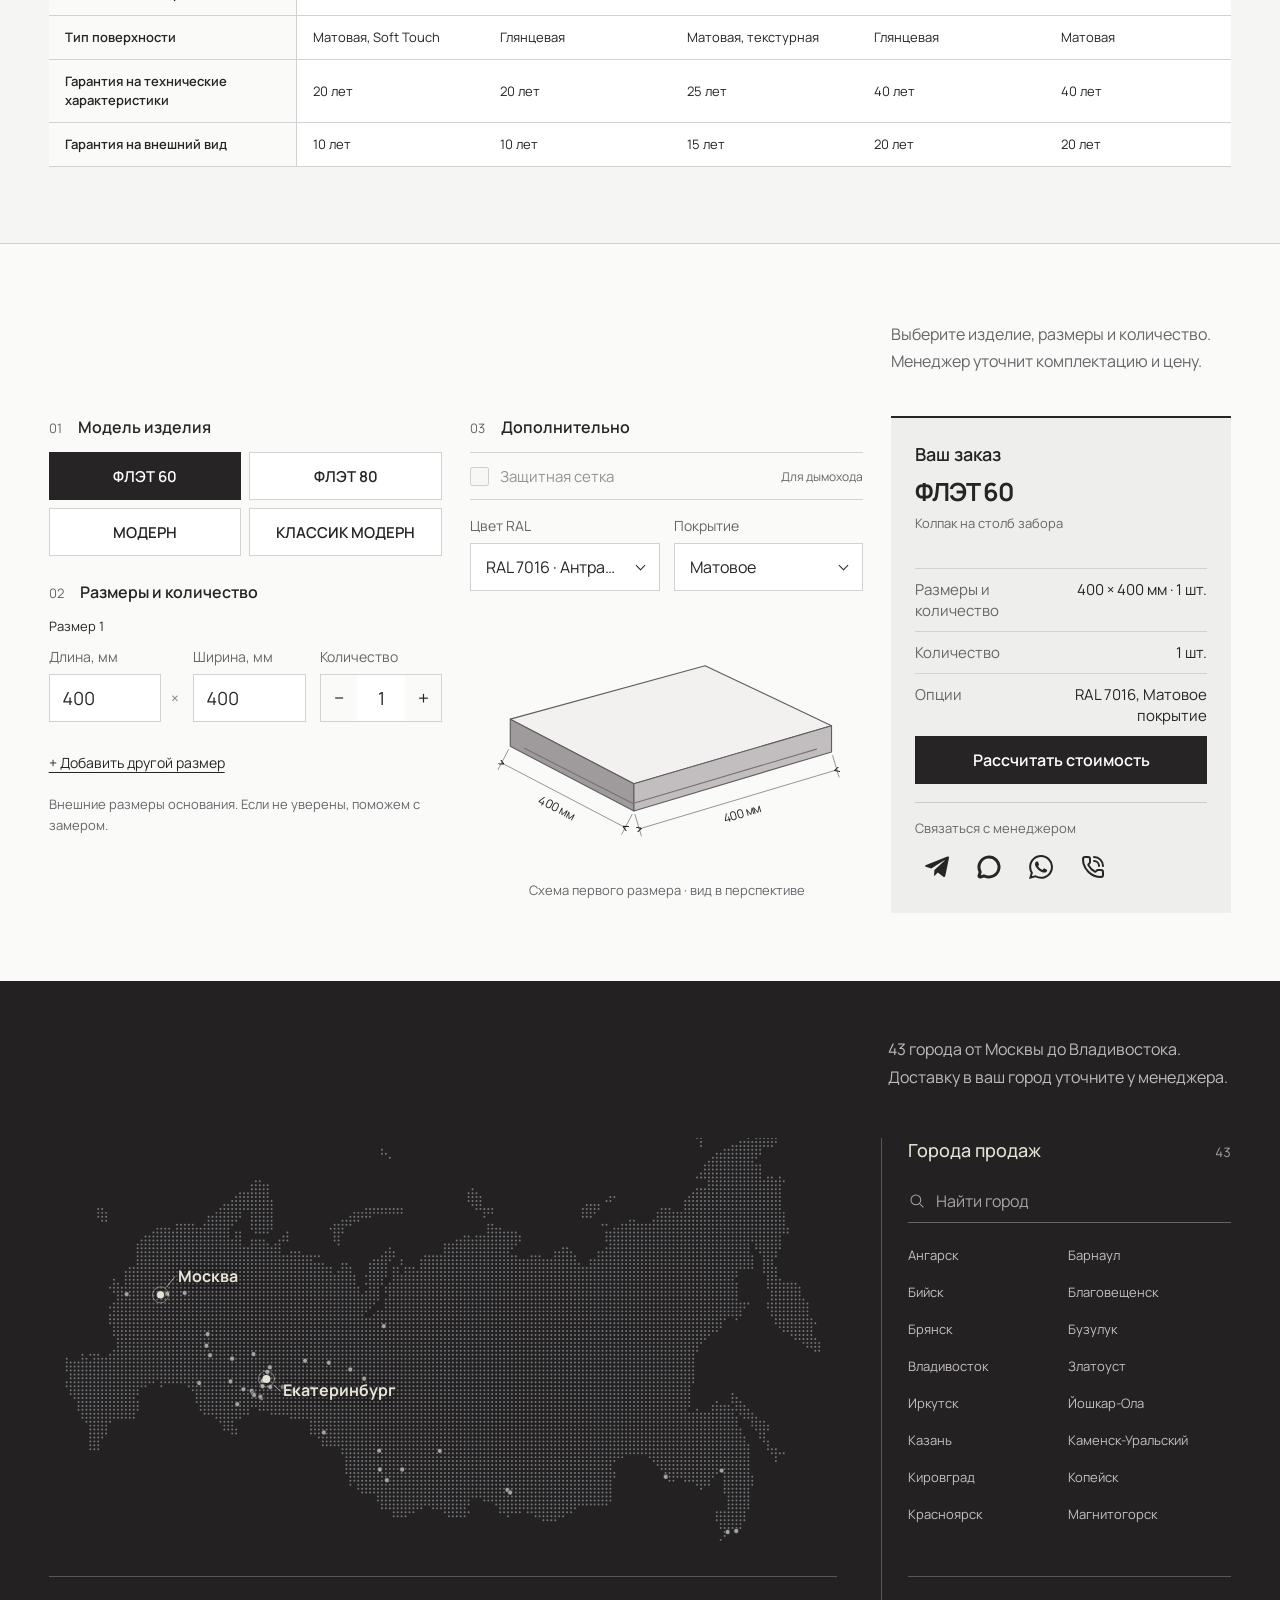
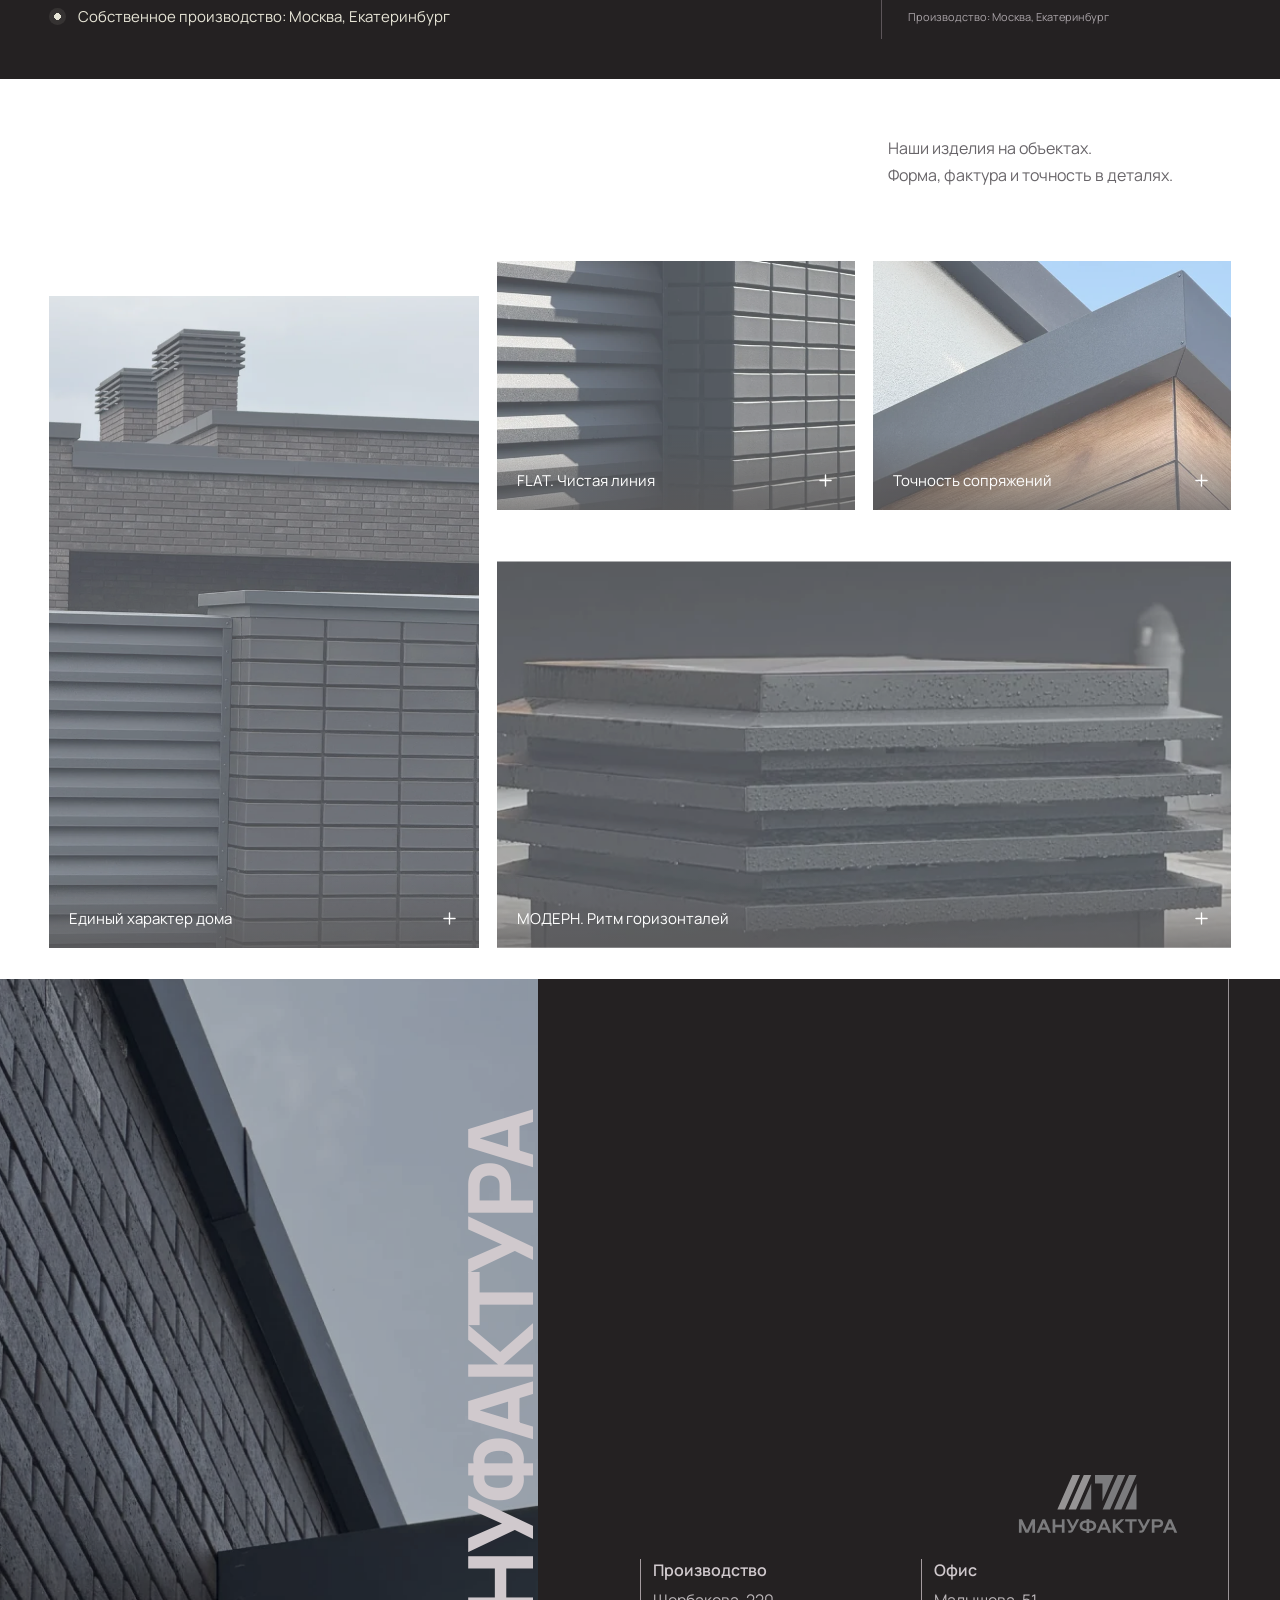
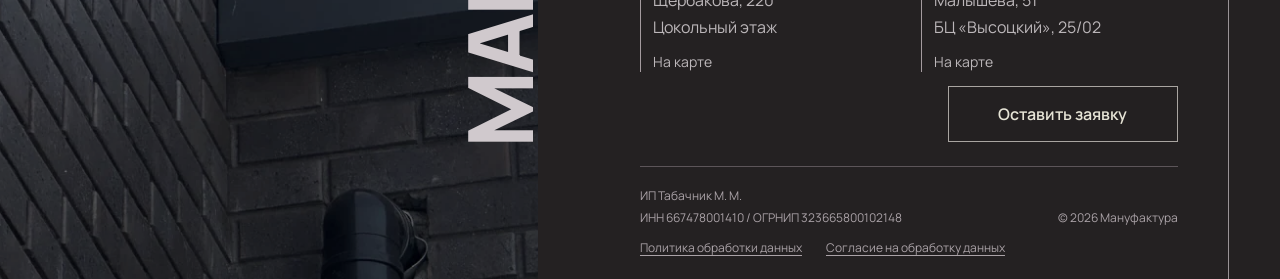
==== commit 4c551a2d: "11" ====
--- a/index.html
+++ b/index.html
@@ -268,6 +268,7 @@
           class="section catalog"
           data-catalog=""
           data-calculator-target="calculator"
+          data-product-lightbox="gallery-dialog"
           data-gallery-root=""
           data-lightbox-target="blueprint-dialog"
         >
@@ -408,26 +409,20 @@
                     Подобрать размер
                   </button>
                 </div>
-                <button
-                  class="product__image"
-                  data-product="flat60"
-                  aria-label="Выбрать колпак ФЛЭТ 60 мм"
-                  type="button"
-                  data-reveal="image"
-                >
+                <div class="product__image" data-product-gallery="flat-60" data-product-photos="flat-60-02:729x1200 flat-60-03:900x1200 flat-60-04:900x1200 flat-60-05:900x1200 flat-60-06:778x1200" data-reveal="image" role="group" aria-label="Колпак ФЛЭТ 60 мм">
                   <img
-                    src="images/flat-80.webp"
-                    width="825"
-                    height="1100"
-                    alt="Колпак ФЛЭТ 60 мм на кирпичном столбе"
+                    class="media product__photo"
+                    src="images/products/flat-60-01.webp"
+                    srcset="images/products/flat-60-01-480.webp 480w, images/products/flat-60-01.webp 900w"
+                    sizes="(max-width: 600px) 100vw, (max-width: 1120px) 50vw, 26vw"
+                    width="900"
+                    height="1200"
+                    alt="Колпак ФЛЭТ 60 мм"
                     loading="lazy"
+                    decoding="async"
                     data-media=""
-                    class="media product__photo"
-                    data-fallback="icons/placeholder.svg"
-                    decoding="async"
-                    srcset="images/flat-80-480.webp 480w, images/flat-80-800.webp 800w, images/flat-80.webp 825w"
-                    sizes="(max-width: 600px) 100vw, (max-width: 1120px) 50vw, 26vw">
-                </button>
+                    data-fallback="icons/placeholder.svg">
+                </div>
               </article>
               <article class="product">
                 <div class="product__copy" data-reveal="fade">
@@ -482,26 +477,20 @@
                     Подобрать размер
                   </button>
                 </div>
-                <button
-                  class="product__image"
-                  data-product="flat80"
-                  aria-label="Выбрать колпак ФЛЭТ 80 мм"
-                  type="button"
-                  data-reveal="image"
-                >
+                <div class="product__image" data-product-gallery="flat-80" data-product-photos="flat-80-01:900x1200 flat-80-02:900x1200 flat-80-03:900x1200 flat-80-04:900x1200 shared-4898:900x1200" data-reveal="image" role="group" aria-label="Колпак ФЛЭТ 80 мм">
                   <img
-                    src="images/flat-60.webp"
-                    width="619"
-                    height="1100"
-                    alt="Колпак ФЛЭТ 80 мм на оштукатуренном столбе"
+                    class="media product__photo"
+                    src="images/products/flat-80-05.webp"
+                    srcset="images/products/flat-80-05-480.webp 480w, images/products/flat-80-05.webp 675w"
+                    sizes="(max-width: 600px) 100vw, (max-width: 1120px) 50vw, 26vw"
+                    width="675"
+                    height="1200"
+                    alt="Колпак ФЛЭТ 80 мм"
                     loading="lazy"
+                    decoding="async"
                     data-media=""
-                    class="media product__photo"
-                    data-fallback="icons/placeholder.svg"
-                    decoding="async"
-                    srcset="images/flat-60-480.webp 480w, images/flat-60.webp 619w"
-                    sizes="(max-width: 600px) 100vw, (max-width: 1120px) 50vw, 26vw">
-                </button>
+                    data-fallback="icons/placeholder.svg">
+                </div>
               </article>
             </div>
             <div
@@ -564,26 +553,20 @@
                     Подобрать размер
                   </button>
                 </div>
-                <button
-                  class="product__image"
-                  data-product="modern"
-                  aria-label="Выбрать колпак МОДЕРН"
-                  type="button"
-                  data-reveal="image"
-                >
+                <div class="product__image" data-product-gallery="modern" data-product-photos="modern-02:900x1200 modern-03:954x1200 modern-04:900x1200 modern-05:675x1200 shared-4898:900x1200" data-reveal="image" role="group" aria-label="Колпак МОДЕРН">
                   <img
-                    src="images/modern.webp"
-                    width="619"
-                    height="1100"
-                    alt="МОДЕРН: на дымоход"
+                    class="media product__photo"
+                    src="images/products/modern-01.webp"
+                    srcset="images/products/modern-01-480.webp 480w, images/products/modern-01.webp 852w"
+                    sizes="(max-width: 600px) 100vw, (max-width: 1120px) 50vw, 26vw"
+                    width="852"
+                    height="1200"
+                    alt="Колпак МОДЕРН"
                     loading="lazy"
+                    decoding="async"
                     data-media=""
-                    class="media product__photo"
-                    data-fallback="icons/placeholder.svg"
-                    decoding="async"
-                    srcset="images/modern-480.webp 480w, images/modern.webp 619w"
-                    sizes="(max-width: 600px) 100vw, (max-width: 1120px) 50vw, 26vw">
-                </button>
+                    data-fallback="icons/placeholder.svg">
+                </div>
               </article>
               <article class="product">
                 <div class="product__copy" data-reveal="fade">
@@ -638,26 +621,20 @@
                     Подобрать размер
                   </button>
                 </div>
-                <button
-                  class="product__image"
-                  data-product="classic"
-                  aria-label="Выбрать колпак КЛАССИК МОДЕРН"
-                  type="button"
-                  data-reveal="image"
-                >
+                <div class="product__image" data-product-gallery="classic-modern" data-product-photos="classic-modern-02:900x1200 classic-modern-03:900x1200 classic-modern-04:900x1200 classic-modern-05:900x1200 classic-modern-06:900x1200" data-reveal="image" role="group" aria-label="Колпак КЛАССИК МОДЕРН">
                   <img
-                    src="images/classic-modern.webp"
-                    width="508"
-                    height="1100"
-                    alt="КЛАССИК МОДЕРН: на дымоход"
+                    class="media product__photo"
+                    src="images/products/classic-modern-01.webp"
+                    srcset="images/products/classic-modern-01-480.webp 480w, images/products/classic-modern-01.webp 919w"
+                    sizes="(max-width: 600px) 100vw, (max-width: 1120px) 50vw, 26vw"
+                    width="919"
+                    height="1200"
+                    alt="Колпак КЛАССИК МОДЕРН"
                     loading="lazy"
+                    decoding="async"
                     data-media=""
-                    class="media product__photo"
-                    data-fallback="icons/placeholder.svg"
-                    decoding="async"
-                    srcset="images/classic-modern-480.webp 480w, images/classic-modern.webp 508w"
-                    sizes="(max-width: 600px) 100vw, (max-width: 1120px) 50vw, 26vw">
-                </button>
+                    data-fallback="icons/placeholder.svg">
+                </div>
               </article>
             </div>
             <div
@@ -669,17 +646,19 @@
               hidden
             >
               <article class="product product--quote">
-                <div class="product__image" data-reveal="image">
+                <div class="product__image" data-product-gallery="texas" data-product-photos="texas-02:900x1200 texas-03:896x1017 texas-04:900x1200 texas-05:839x1200 texas-06:747x1200" data-reveal="image" role="group" aria-label="Забор «Техас»">
                   <img
-                    src="images/texas.webp"
-                    srcset="images/texas-480.webp 480w, images/texas.webp 900w"
+                    class="media product__photo"
+                    src="images/products/texas-01.webp"
+                    srcset="images/products/texas-01-480.webp 480w, images/products/texas-01.webp 1132w"
                     sizes="(max-width: 600px) 100vw, 50vw"
-                    width="900"
-                    height="838"
-                    alt="Забор «Техас» с широкими горизонтальными ламелями"
-                    class="media product__photo"
+                    width="1132"
+                    height="1200"
+                    alt="Забор «Техас»"
                     loading="lazy"
-                    decoding="async">
+                    decoding="async"
+                    data-media=""
+                    data-fallback="icons/placeholder.svg">
                 </div>
                 <div class="product__copy" data-reveal="fade">
                   <p class="product__purpose">Забор</p>
@@ -718,17 +697,19 @@
                 </div>
               </article>
               <article class="product product--quote">
-                <div class="product__image" data-reveal="image">
+                <div class="product__image" data-product-gallery="tokyo" data-product-photos="tokyo-02:900x1200 tokyo-03:900x1200 tokyo-04:910x1200 tokyo-05:900x1200 tokyo-06:871x1200 tokyo-07:900x1200 shared-4898:900x1200" data-reveal="image" role="group" aria-label="Забор «Токио»">
                   <img
-                    src="images/tokyo.webp"
-                    srcset="images/tokyo-480.webp 480w, images/tokyo.webp 900w"
+                    class="media product__photo"
+                    src="images/products/tokyo-01.webp"
+                    srcset="images/products/tokyo-01-480.webp 480w, images/products/tokyo-01.webp 900w"
                     sizes="(max-width: 600px) 100vw, 50vw"
                     width="900"
-                    height="841"
-                    alt="Забор «Токио» с горизонтальными ламелями и кирпичным столбом"
-                    class="media product__photo"
+                    height="1200"
+                    alt="Забор «Токио»"
                     loading="lazy"
-                    decoding="async">
+                    decoding="async"
+                    data-media=""
+                    data-fallback="icons/placeholder.svg">
                 </div>
                 <div class="product__copy" data-reveal="fade">
                   <p class="product__purpose">Забор</p>
@@ -768,17 +749,19 @@
               hidden
             >
               <article class="product product--quote">
-                <div class="product__image" data-reveal="image">
+                <div class="product__image" data-product-gallery="parapet" data-product-photos="parapet-02:900x1200 parapet-03:900x1200 parapet-04:900x1200 parapet-05:900x1200 parapet-06:900x1200 parapet-07:881x1200 parapet-08:900x1200 shared-4898:900x1200" data-reveal="image" role="group" aria-label="Парапет плоской кровли">
                   <img
-                    src="images/roof-parapet.webp"
-                    srcset="images/roof-parapet-480.webp 480w, images/roof-parapet.webp 900w"
+                    class="media product__photo"
+                    src="images/products/parapet-01.webp"
+                    srcset="images/products/parapet-01-480.webp 480w, images/products/parapet-01.webp 900w"
                     sizes="(max-width: 600px) 100vw, 50vw"
                     width="900"
-                    height="839"
-                    alt="Металлический парапет на углу плоской кровли"
-                    class="media product__photo"
+                    height="1200"
+                    alt="Парапет плоской кровли"
                     loading="lazy"
-                    decoding="async">
+                    decoding="async"
+                    data-media=""
+                    data-fallback="icons/placeholder.svg">
                 </div>
                 <div class="product__copy" data-reveal="fade">
                   <p class="product__purpose">Для плоской кровли</p>
@@ -802,6 +785,20 @@
               </article>
             </div>
           </div>
+          <template data-product-photo-controls>
+            <button class="product__photo-open" type="button" data-product-photo-open aria-haspopup="dialog" aria-controls="gallery-dialog">
+              <svg aria-hidden="true" viewBox="0 0 24 24"><use href="#lucide-plus"></use></svg>
+            </button>
+            <div class="product__photo-controls">
+              <button type="button" data-photo-step="-1" aria-label="Предыдущее фото">
+                <svg aria-hidden="true" viewBox="0 0 24 24"><use href="#lucide-arrow-right"></use></svg>
+              </button>
+              <output data-photo-count></output>
+              <button type="button" data-photo-step="1" aria-label="Следующее фото">
+                <svg aria-hidden="true" viewBox="0 0 24 24"><use href="#lucide-arrow-right"></use></svg>
+              </button>
+            </div>
+          </template>
         </section>
       </div>
 
@@ -1637,6 +1634,7 @@
             alt=""
             class="lightbox__image media"
             data-lightbox-image=""
+            draggable="false"
             data-media=""
             data-fallback="icons/placeholder.svg"
             width="1050"
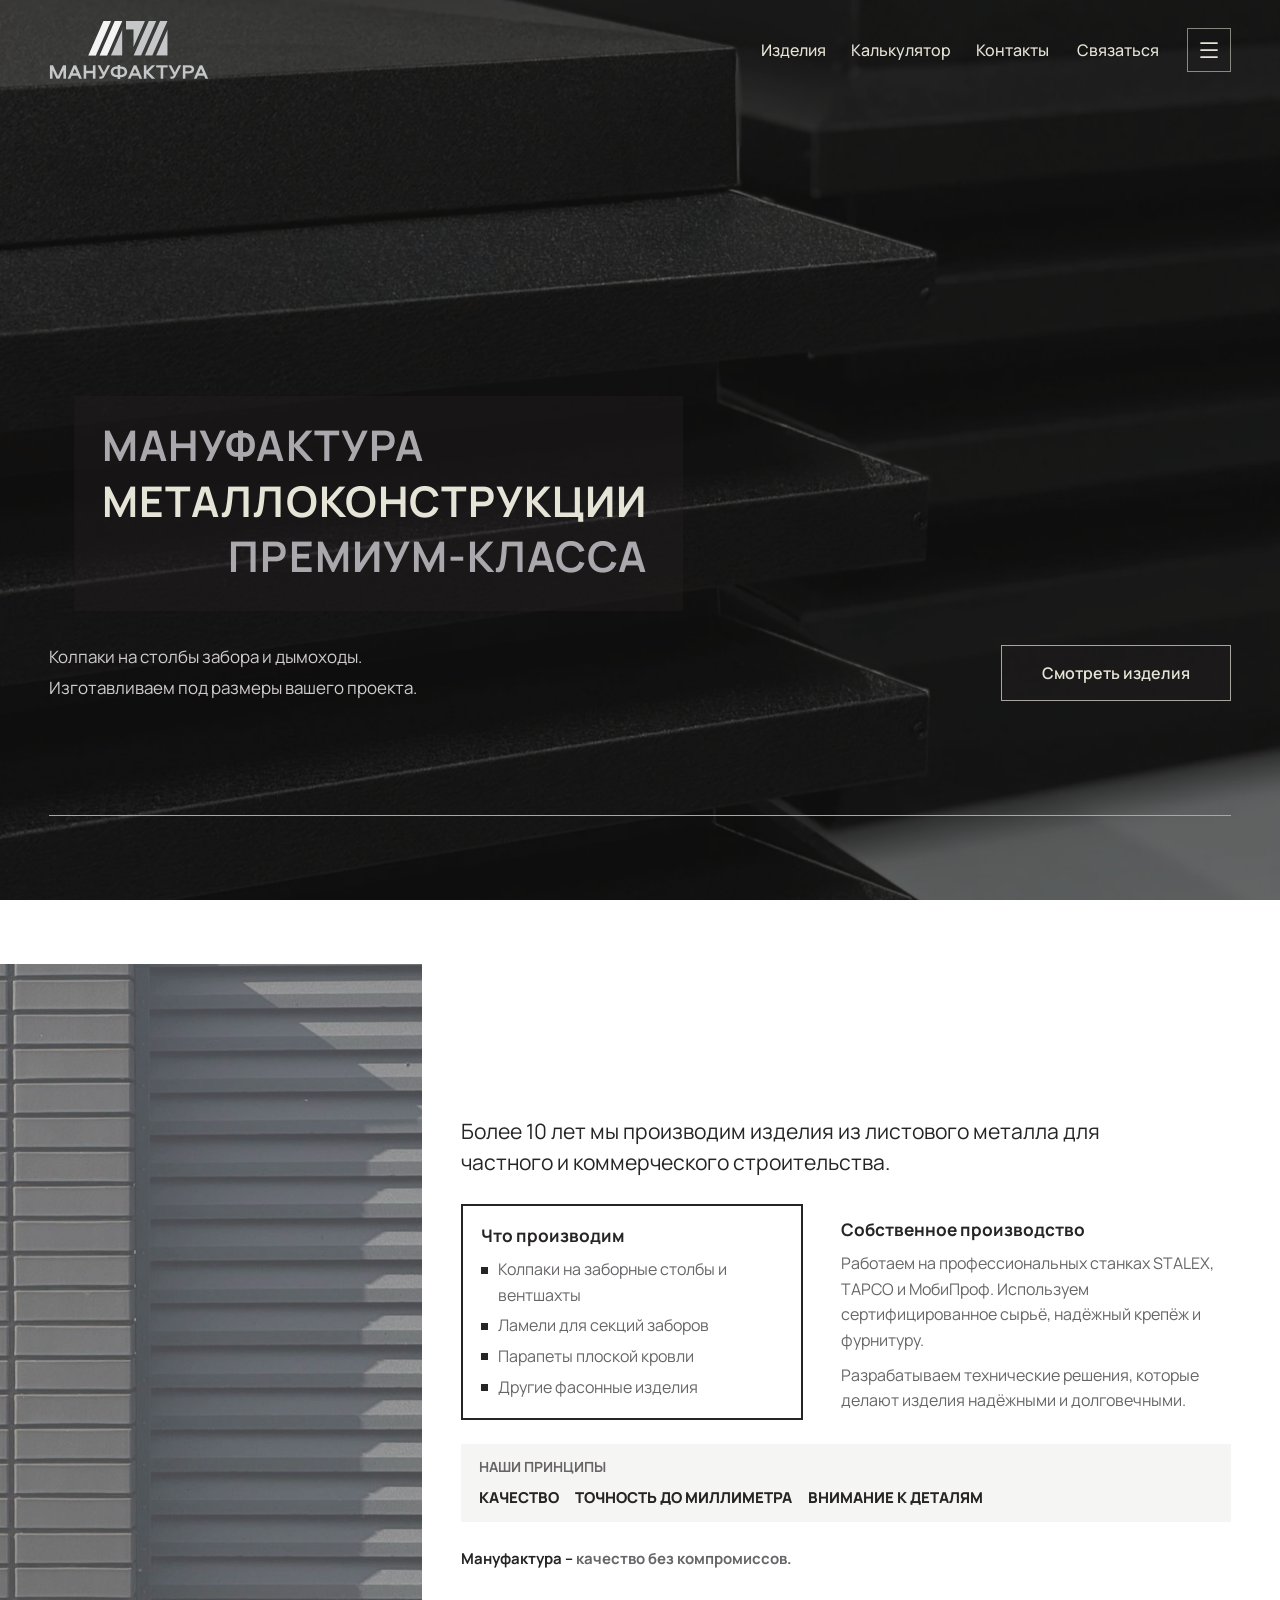
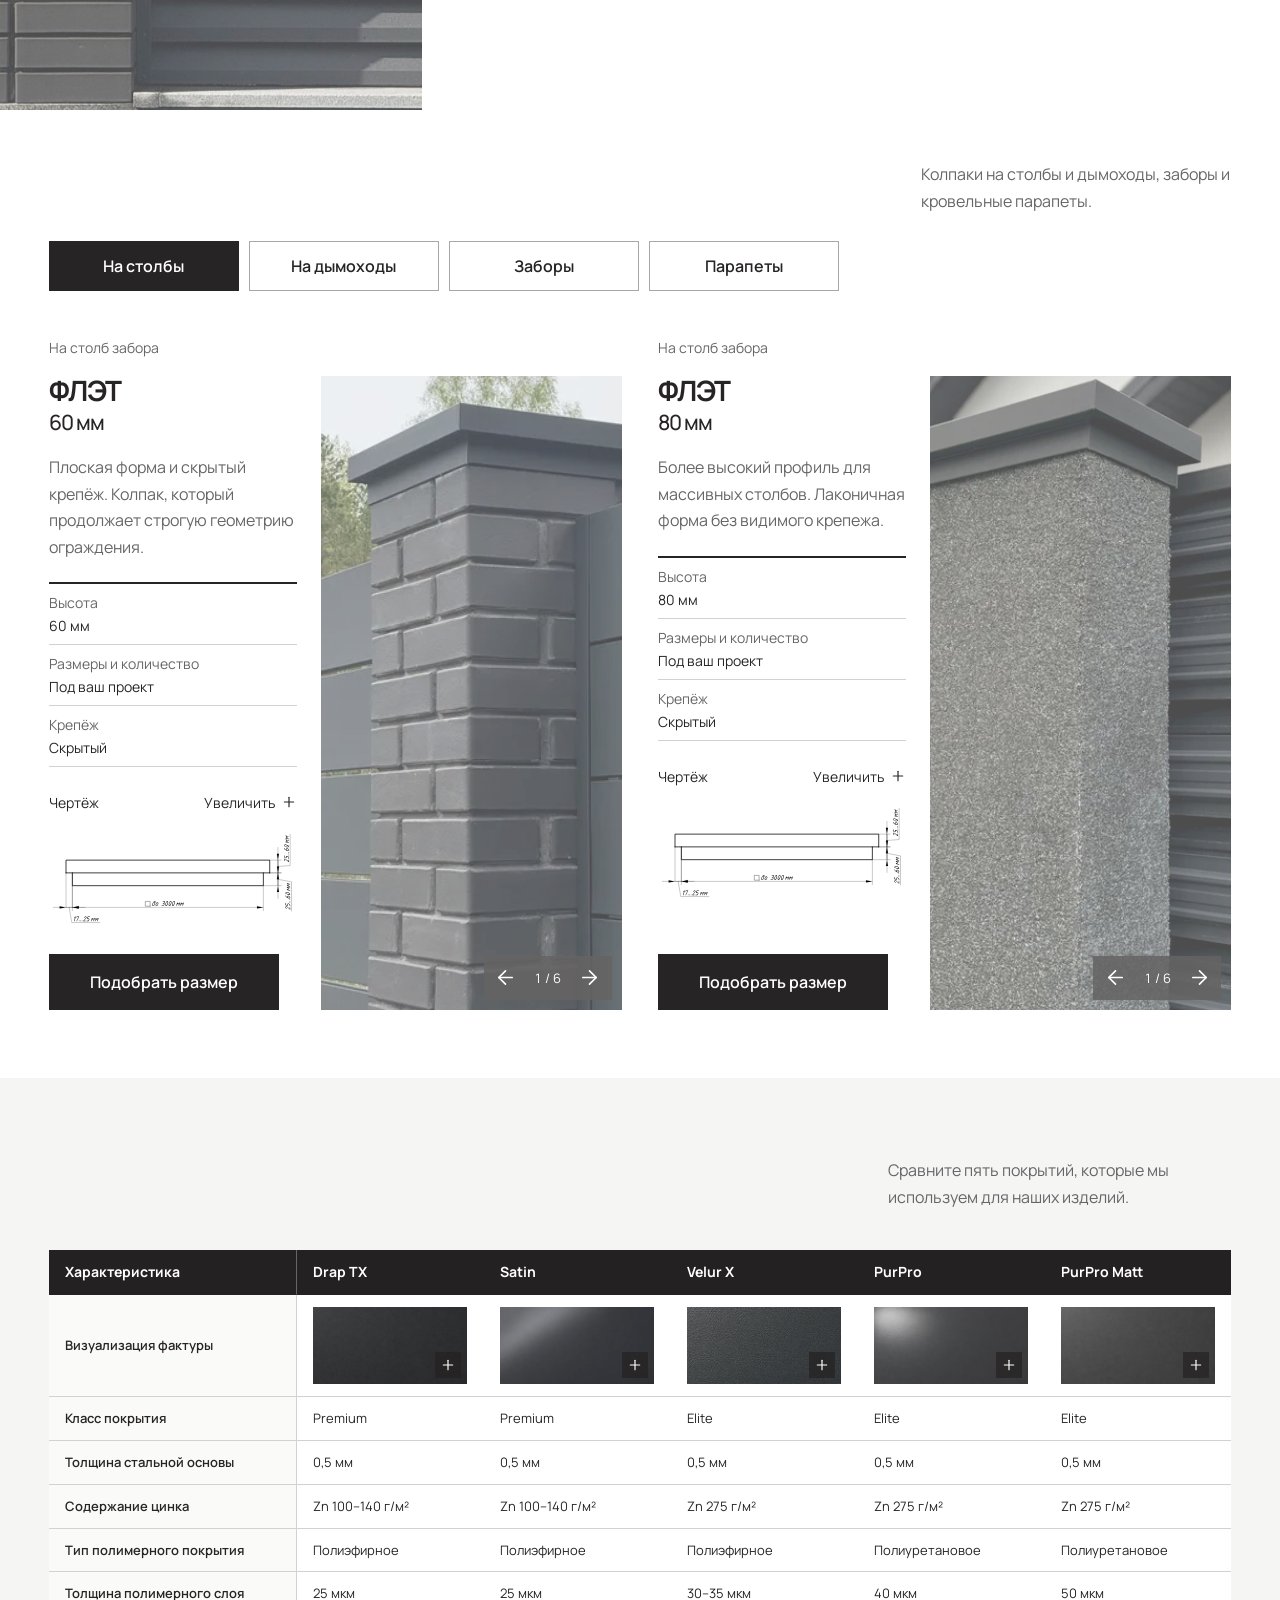
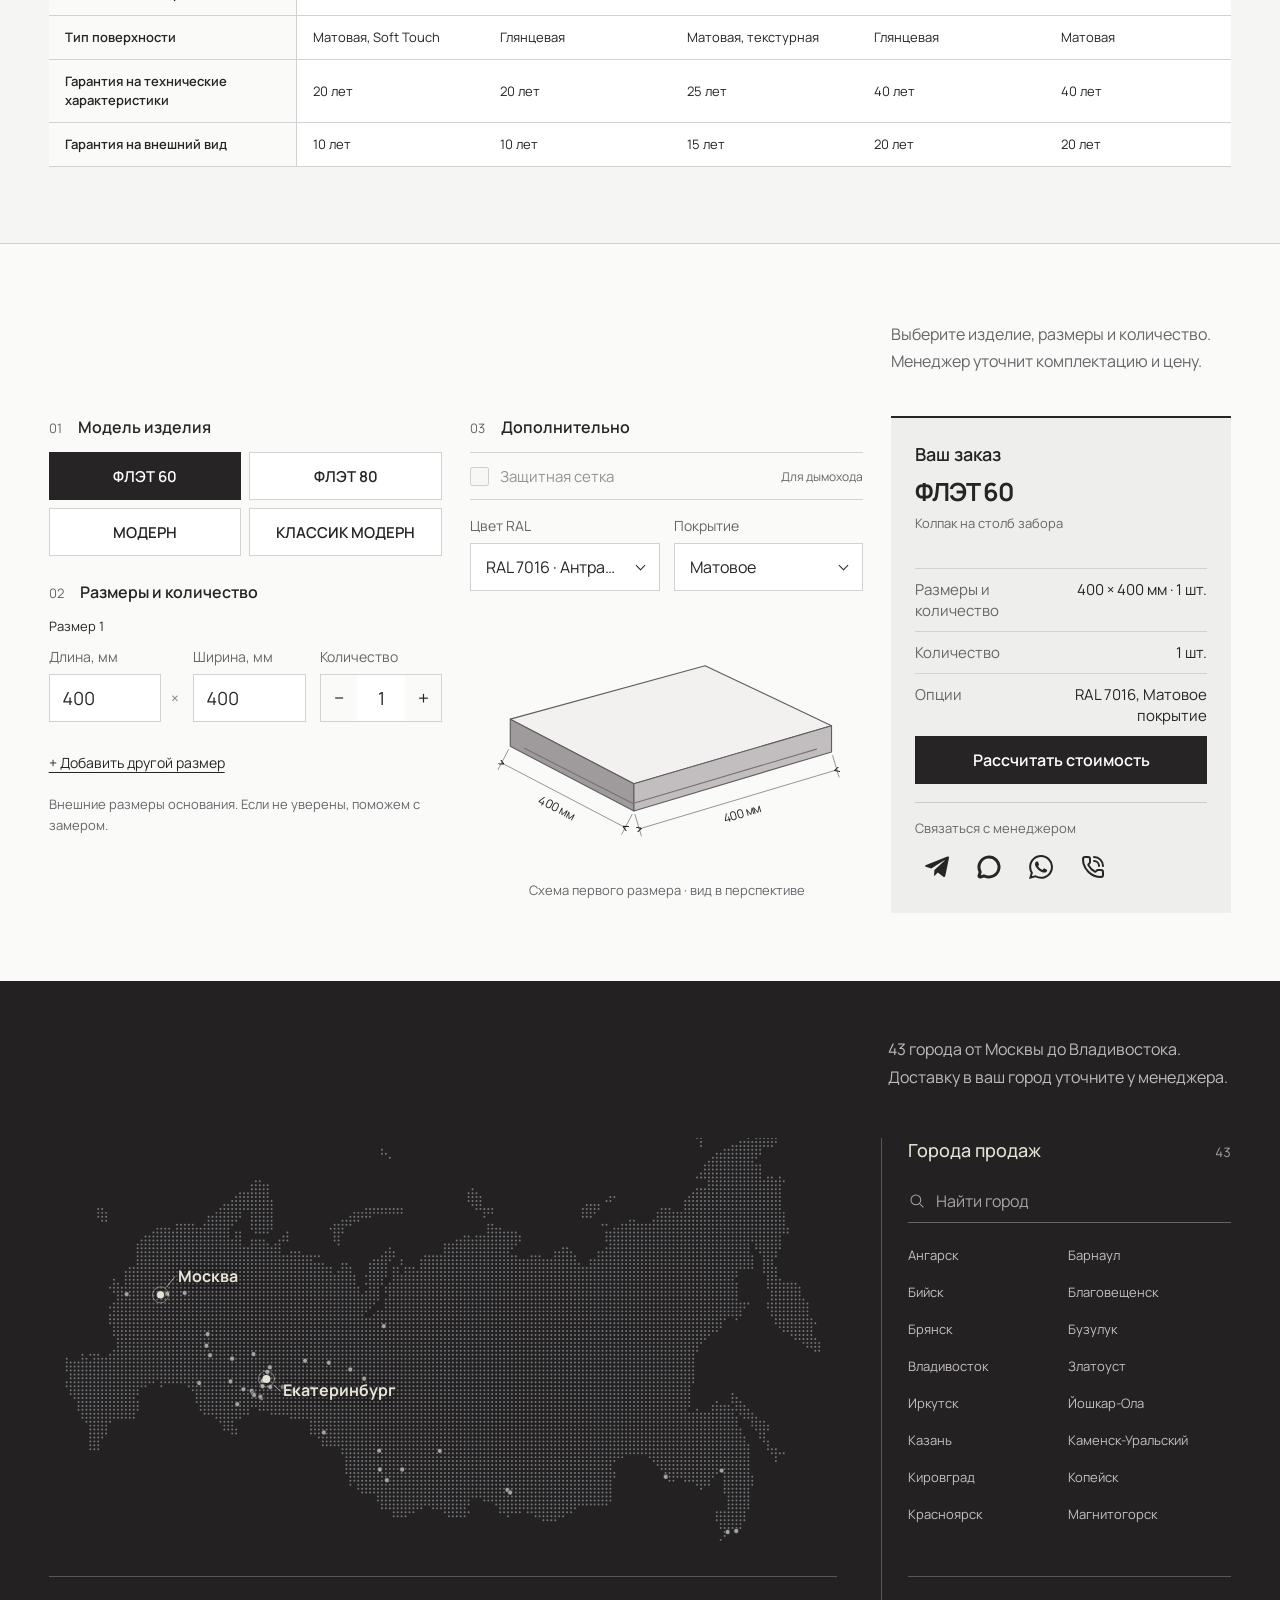
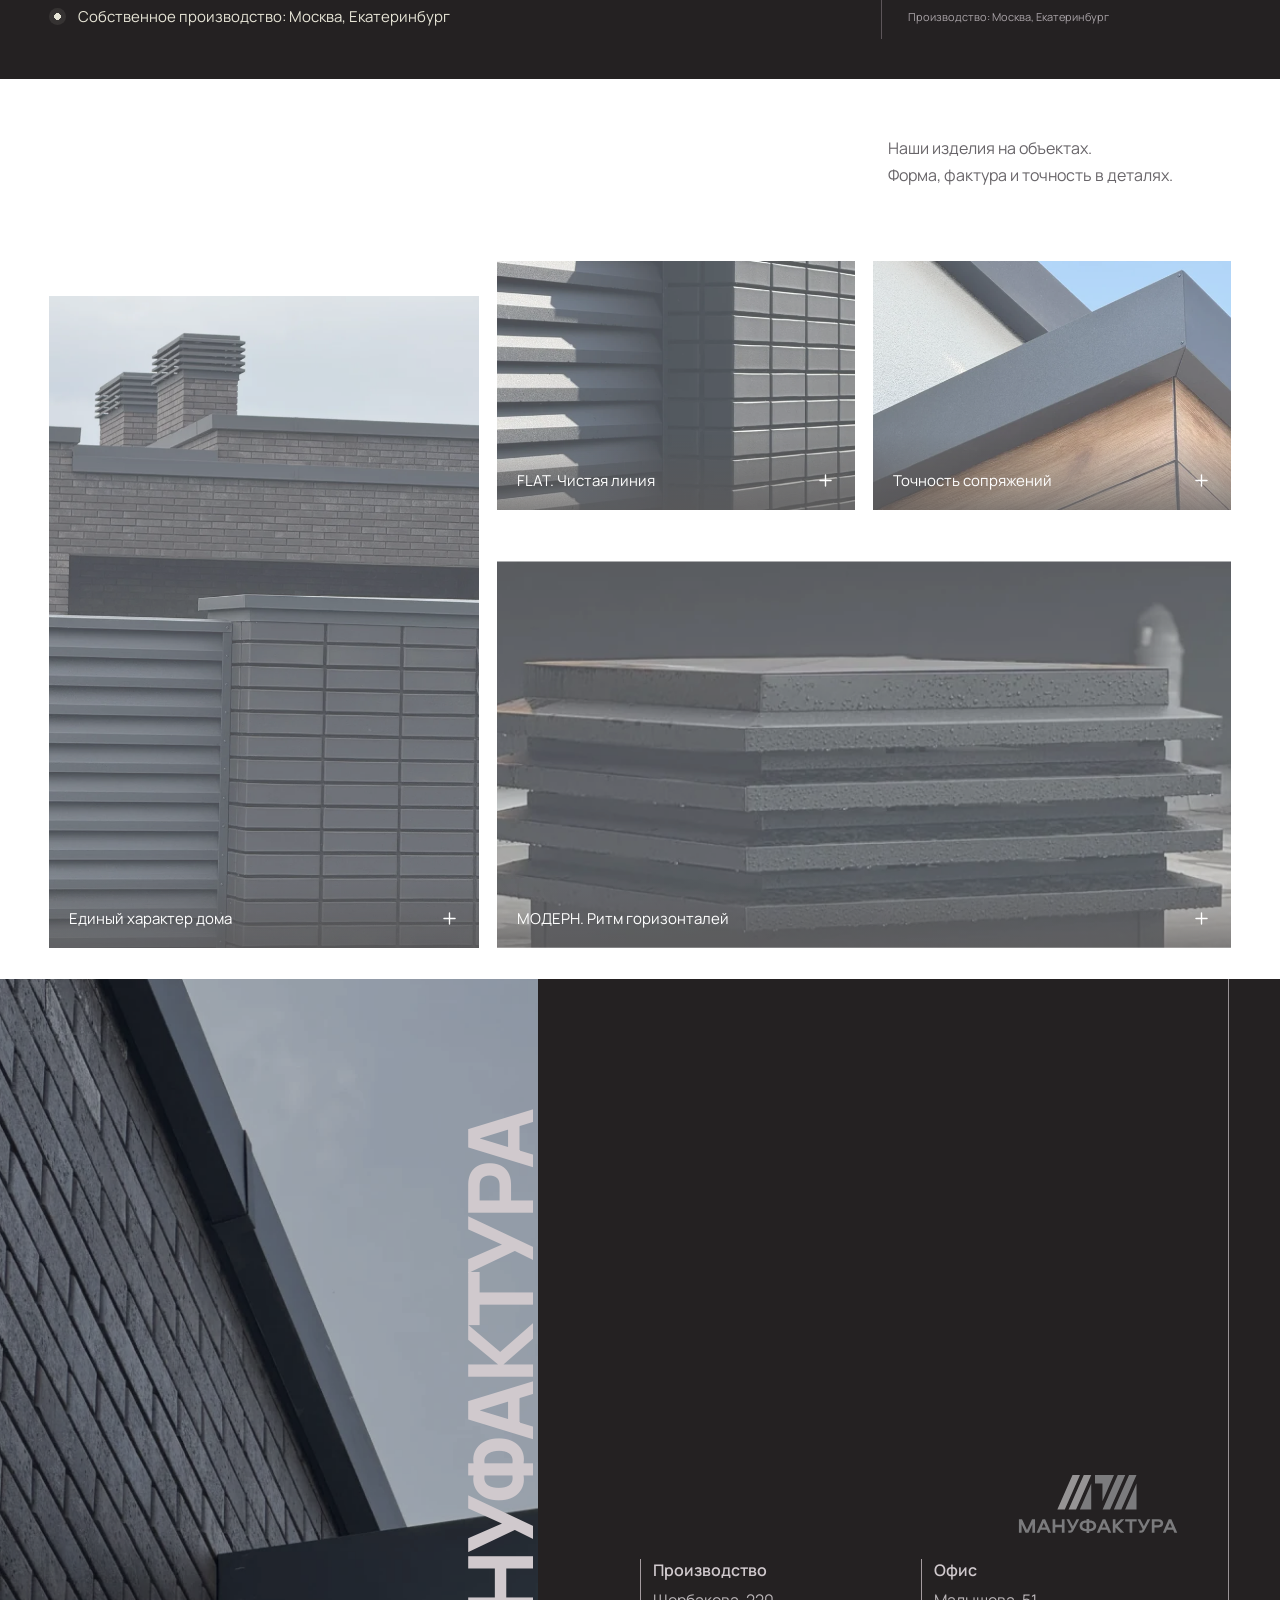
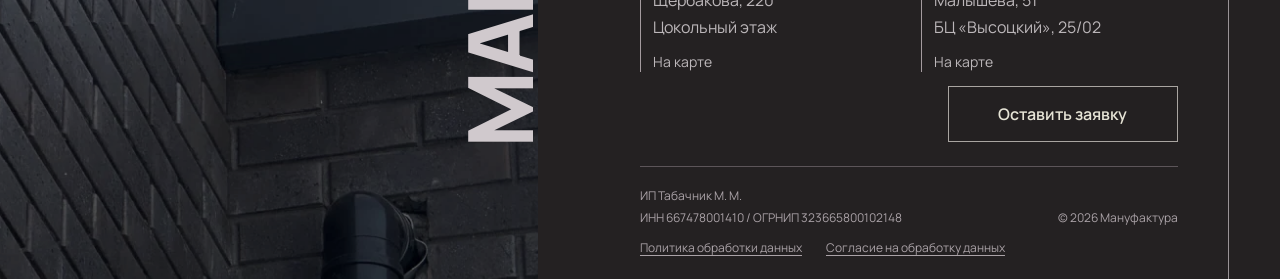
==== commit 41f6173b: "111" ====
--- a/index.html
+++ b/index.html
@@ -409,9 +409,9 @@
                     Подобрать размер
                   </button>
                 </div>
-                <div class="product__image" data-product-gallery="flat-60" data-product-photos="flat-60-02:729x1200 flat-60-03:900x1200 flat-60-04:900x1200 flat-60-05:900x1200 flat-60-06:778x1200" data-reveal="image" role="group" aria-label="Колпак ФЛЭТ 60 мм">
+                <div class="product__image" data-product-gallery="flat-60" data-product-photos="flat-60-02:729x1200:26 flat-60-03:900x1200:50 flat-60-04:900x1200:72 flat-60-05:900x1200:56 flat-60-06:778x1200:15" data-reveal="image" role="group" aria-label="Колпак ФЛЭТ 60 мм">
                   <img
-                    class="media product__photo"
+                    class="media product__photo" style="--product-photo-y: 4%"
                     src="images/products/flat-60-01.webp"
                     srcset="images/products/flat-60-01-480.webp 480w, images/products/flat-60-01.webp 900w"
                     sizes="(max-width: 600px) 100vw, (max-width: 1120px) 50vw, 26vw"
@@ -477,9 +477,9 @@
                     Подобрать размер
                   </button>
                 </div>
-                <div class="product__image" data-product-gallery="flat-80" data-product-photos="flat-80-01:900x1200 flat-80-02:900x1200 flat-80-03:900x1200 flat-80-04:900x1200 shared-4898:900x1200" data-reveal="image" role="group" aria-label="Колпак ФЛЭТ 80 мм">
+                <div class="product__image" data-product-gallery="flat-80" data-product-photos="flat-80-01:900x1200:0 flat-80-02:900x1200:30 flat-80-03:900x1200:0 flat-80-04:900x1200:16 shared-4898:900x1200:12" data-reveal="image" role="group" aria-label="Колпак ФЛЭТ 80 мм">
                   <img
-                    class="media product__photo"
+                    class="media product__photo" style="--product-photo-y: 22%"
                     src="images/products/flat-80-05.webp"
                     srcset="images/products/flat-80-05-480.webp 480w, images/products/flat-80-05.webp 675w"
                     sizes="(max-width: 600px) 100vw, (max-width: 1120px) 50vw, 26vw"
@@ -553,9 +553,9 @@
                     Подобрать размер
                   </button>
                 </div>
-                <div class="product__image" data-product-gallery="modern" data-product-photos="modern-02:900x1200 modern-03:954x1200 modern-04:900x1200 modern-05:675x1200 shared-4898:900x1200" data-reveal="image" role="group" aria-label="Колпак МОДЕРН">
+                <div class="product__image" data-product-gallery="modern" data-product-photos="modern-02:900x1200:8 modern-03:954x1200:66 modern-04:900x1200:21 modern-05:675x1200:55 shared-4898:900x1200:12" data-reveal="image" role="group" aria-label="Колпак МОДЕРН">
                   <img
-                    class="media product__photo"
+                    class="media product__photo" style="--product-photo-y: 53%"
                     src="images/products/modern-01.webp"
                     srcset="images/products/modern-01-480.webp 480w, images/products/modern-01.webp 852w"
                     sizes="(max-width: 600px) 100vw, (max-width: 1120px) 50vw, 26vw"
@@ -621,9 +621,9 @@
                     Подобрать размер
                   </button>
                 </div>
-                <div class="product__image" data-product-gallery="classic-modern" data-product-photos="classic-modern-02:900x1200 classic-modern-03:900x1200 classic-modern-04:900x1200 classic-modern-05:900x1200 classic-modern-06:900x1200" data-reveal="image" role="group" aria-label="Колпак КЛАССИК МОДЕРН">
+                <div class="product__image" data-product-gallery="classic-modern" data-product-photos="classic-modern-02:900x1200:58 classic-modern-03:900x1200:48 classic-modern-04:900x1200:17 classic-modern-05:900x1200:36 classic-modern-06:900x1200:43" data-reveal="image" role="group" aria-label="Колпак КЛАССИК МОДЕРН">
                   <img
-                    class="media product__photo"
+                    class="media product__photo" style="--product-photo-y: 54%"
                     src="images/products/classic-modern-01.webp"
                     srcset="images/products/classic-modern-01-480.webp 480w, images/products/classic-modern-01.webp 919w"
                     sizes="(max-width: 600px) 100vw, (max-width: 1120px) 50vw, 26vw"
@@ -646,9 +646,9 @@
               hidden
             >
               <article class="product product--quote">
-                <div class="product__image" data-product-gallery="texas" data-product-photos="texas-02:900x1200 texas-03:896x1017 texas-04:900x1200 texas-05:839x1200 texas-06:747x1200" data-reveal="image" role="group" aria-label="Забор «Техас»">
+                <div class="product__image" data-product-gallery="texas" data-product-photos="texas-02:900x1200:24 texas-03:896x1017:40 texas-04:900x1200:36 texas-05:839x1200:47 texas-06:747x1200:45" data-reveal="image" role="group" aria-label="Забор «Техас»">
                   <img
-                    class="media product__photo"
+                    class="media product__photo" style="--product-photo-y: 34%"
                     src="images/products/texas-01.webp"
                     srcset="images/products/texas-01-480.webp 480w, images/products/texas-01.webp 1132w"
                     sizes="(max-width: 600px) 100vw, 50vw"
@@ -697,9 +697,9 @@
                 </div>
               </article>
               <article class="product product--quote">
-                <div class="product__image" data-product-gallery="tokyo" data-product-photos="tokyo-02:900x1200 tokyo-03:900x1200 tokyo-04:910x1200 tokyo-05:900x1200 tokyo-06:871x1200 tokyo-07:900x1200 shared-4898:900x1200" data-reveal="image" role="group" aria-label="Забор «Токио»">
+                <div class="product__image" data-product-gallery="tokyo" data-product-photos="tokyo-02:900x1200:8 tokyo-03:900x1200:12 tokyo-04:910x1200:27 tokyo-05:900x1200:64 tokyo-06:871x1200:26 tokyo-07:900x1200:35 shared-4898:900x1200:33" data-reveal="image" role="group" aria-label="Забор «Токио»">
                   <img
-                    class="media product__photo"
+                    class="media product__photo" style="--product-photo-y: 64%"
                     src="images/products/tokyo-01.webp"
                     srcset="images/products/tokyo-01-480.webp 480w, images/products/tokyo-01.webp 900w"
                     sizes="(max-width: 600px) 100vw, 50vw"
@@ -749,9 +749,9 @@
               hidden
             >
               <article class="product product--quote">
-                <div class="product__image" data-product-gallery="parapet" data-product-photos="parapet-02:900x1200 parapet-03:900x1200 parapet-04:900x1200 parapet-05:900x1200 parapet-06:900x1200 parapet-07:881x1200 parapet-08:900x1200 shared-4898:900x1200" data-reveal="image" role="group" aria-label="Парапет плоской кровли">
+                <div class="product__image" data-product-gallery="parapet" data-product-photos="parapet-02:900x1200:16 parapet-03:900x1200:37 parapet-04:900x1200:0 parapet-05:900x1200:9 parapet-06:900x1200:39 parapet-07:881x1200:35 parapet-08:900x1200:28 shared-4898:900x1200:12" data-reveal="image" role="group" aria-label="Парапет плоской кровли">
                   <img
-                    class="media product__photo"
+                    class="media product__photo" style="--product-photo-y: 14%"
                     src="images/products/parapet-01.webp"
                     srcset="images/products/parapet-01-480.webp 480w, images/products/parapet-01.webp 900w"
                     sizes="(max-width: 600px) 100vw, 50vw"
@@ -1604,9 +1604,9 @@
       data-lightbox=""
       data-dialog=""
     >
-      <div class="lightbox__viewer">
+      <div class="lightbox__viewer" tabindex="-1" autofocus>
         <div class="lightbox__toolbar">
-          <p id="gallery-count" data-lightbox-count="" class="lightbox__count" tabindex="-1" autofocus>01 / 04</p>
+          <p id="gallery-count" data-lightbox-count="" class="lightbox__count">01 / 04</p>
           <button
             class="icon-button lightbox__close"
             aria-label="Закрыть фотографию"
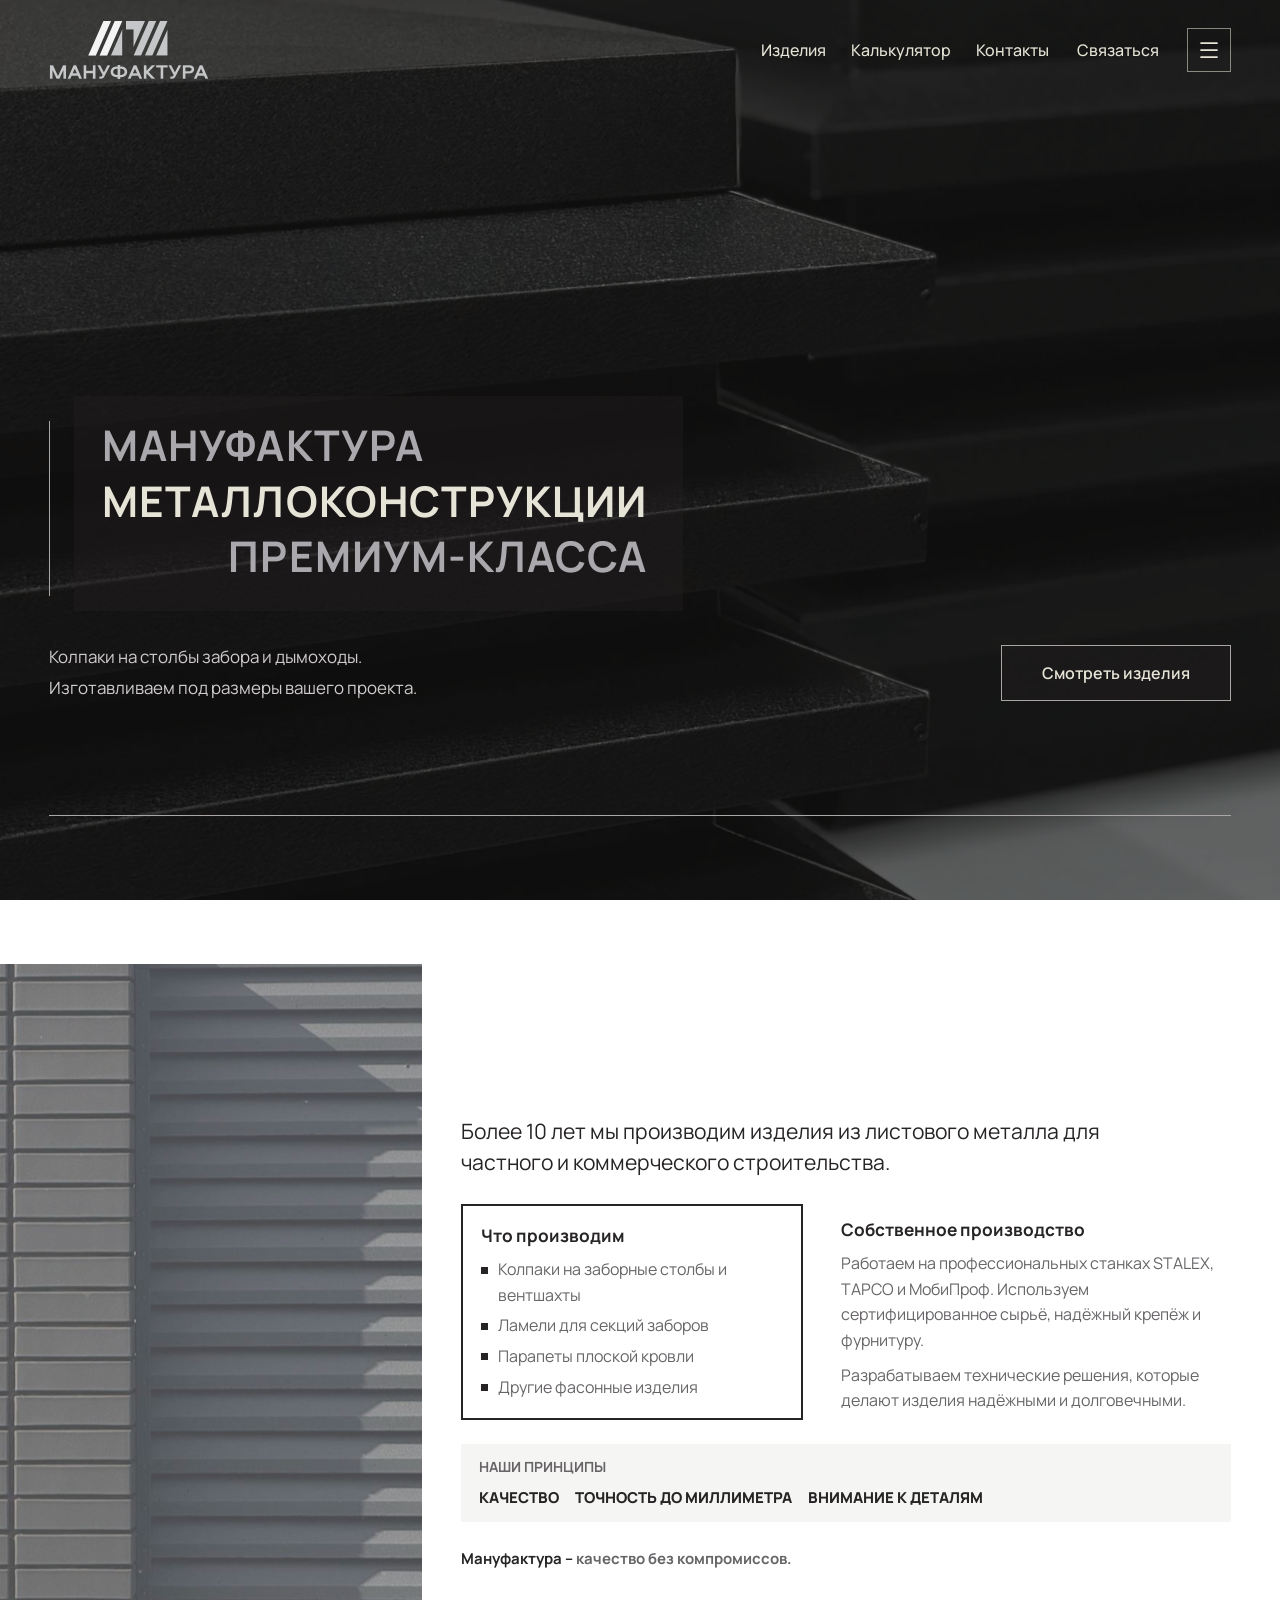
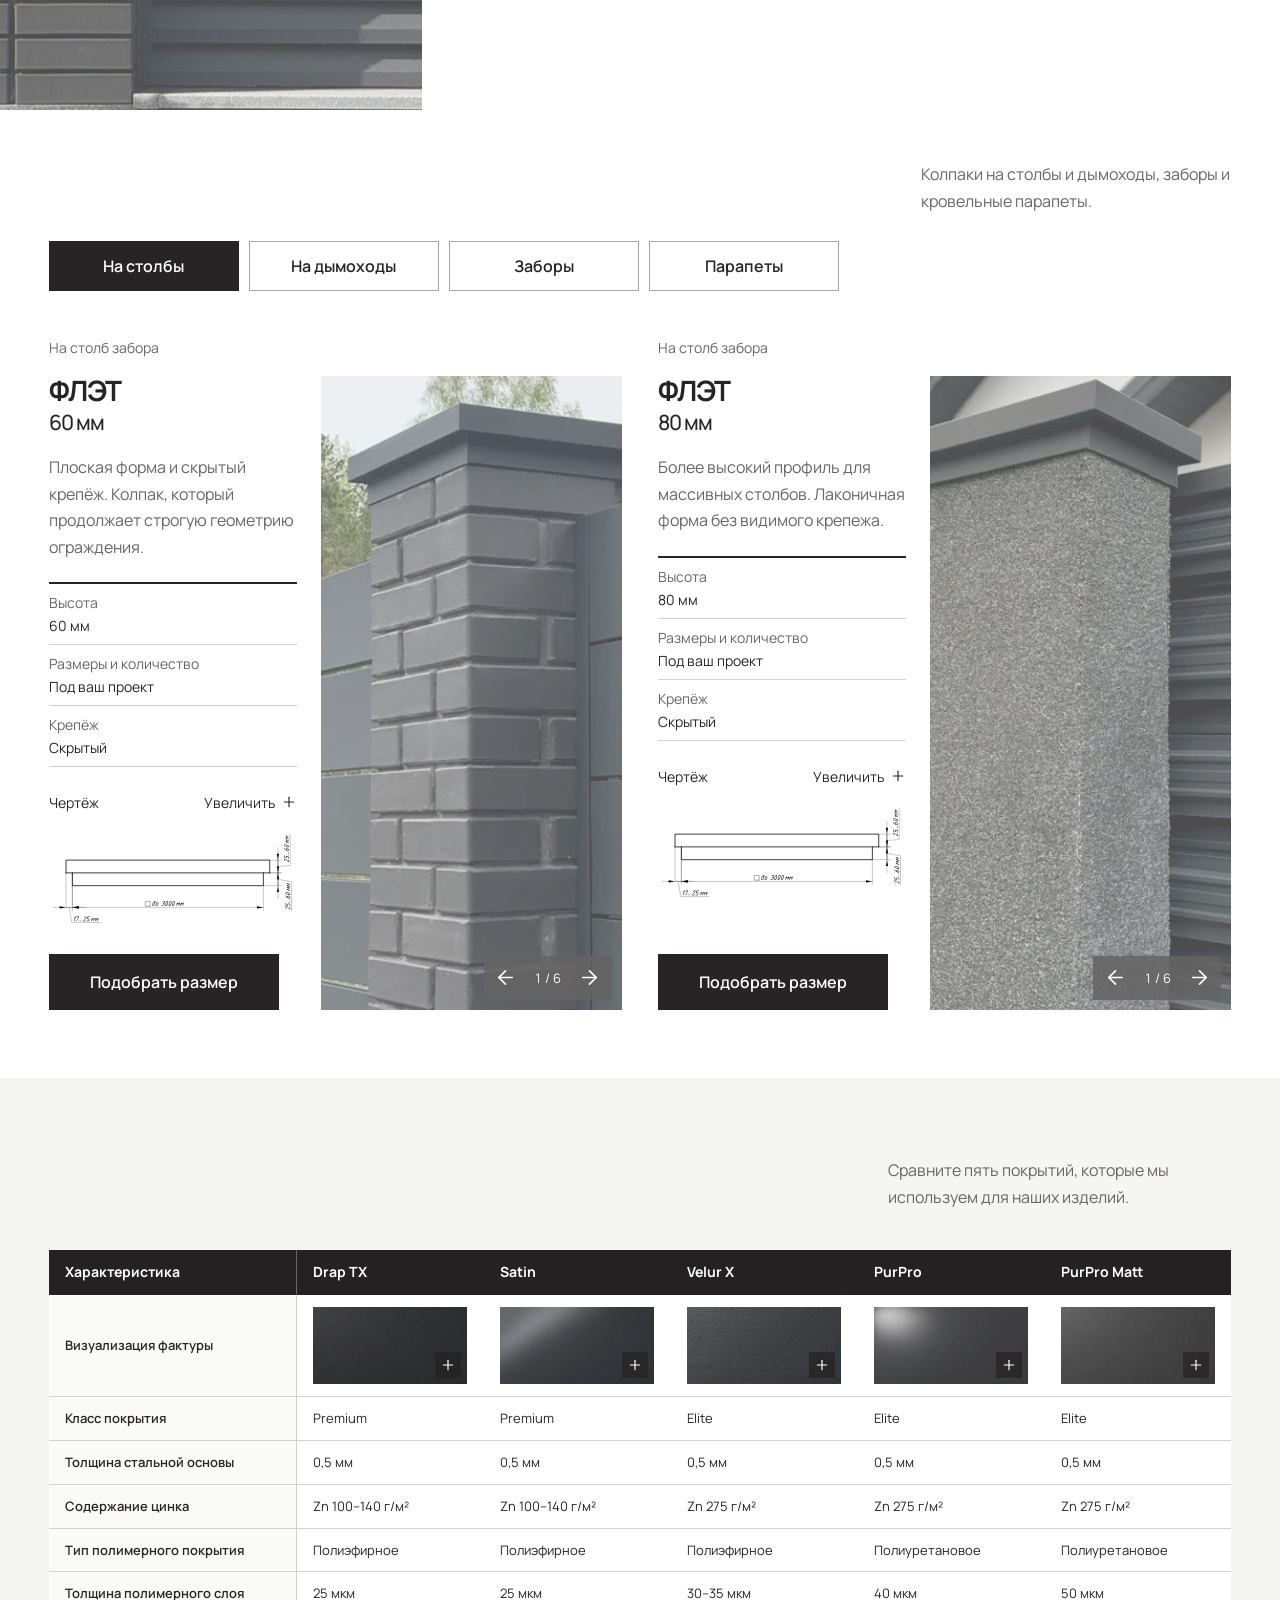
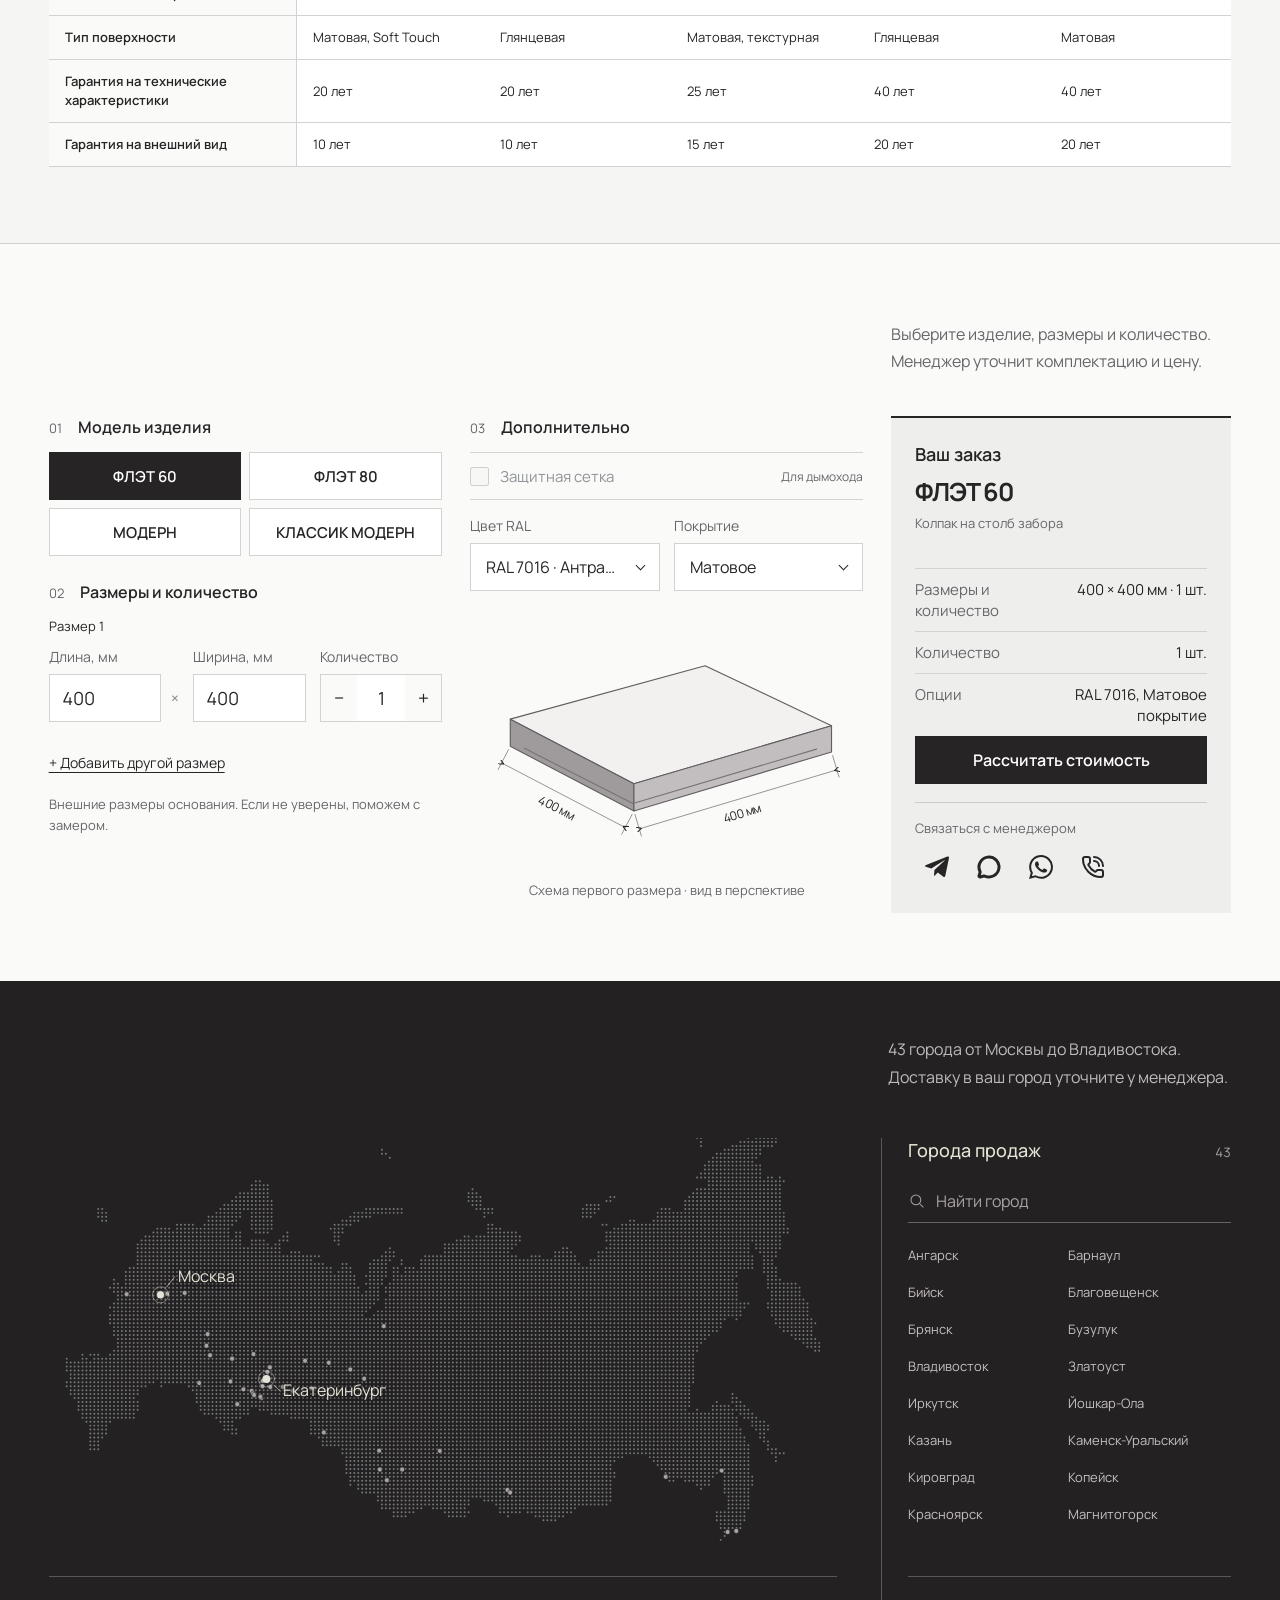
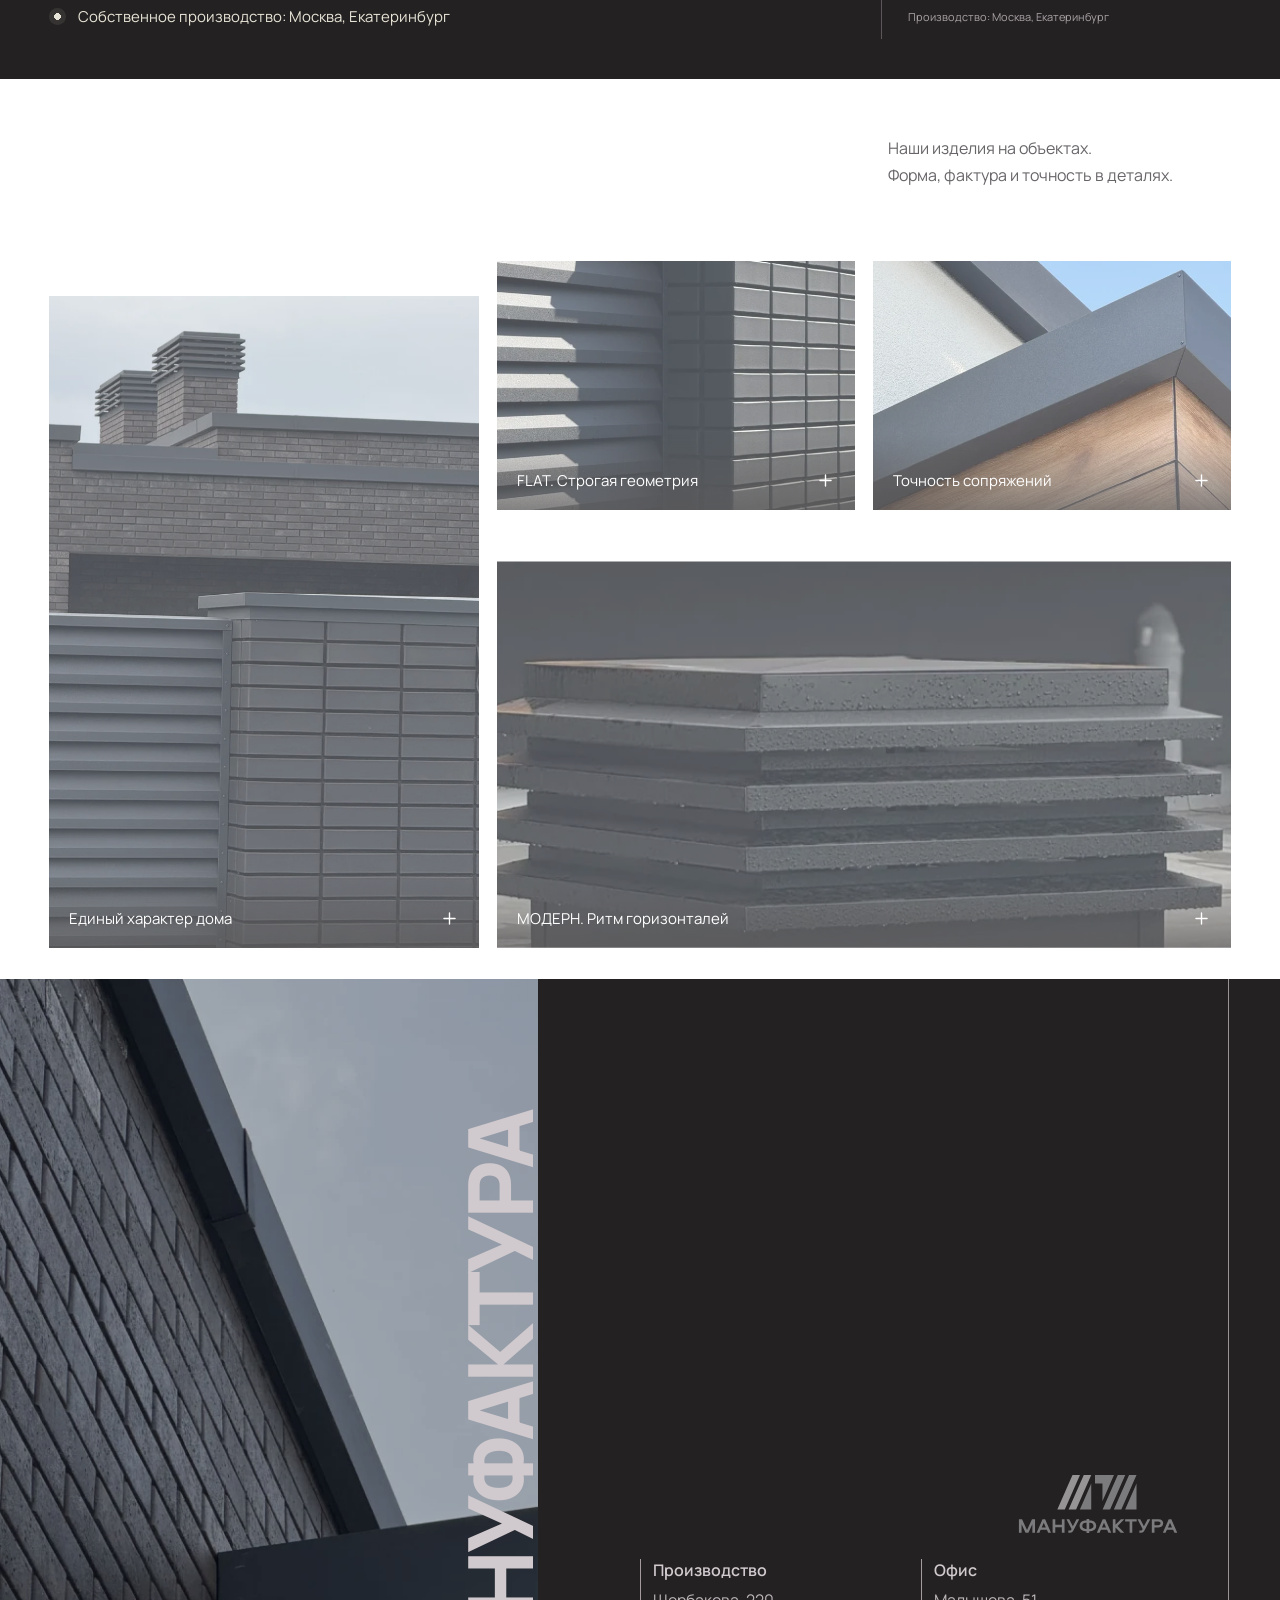
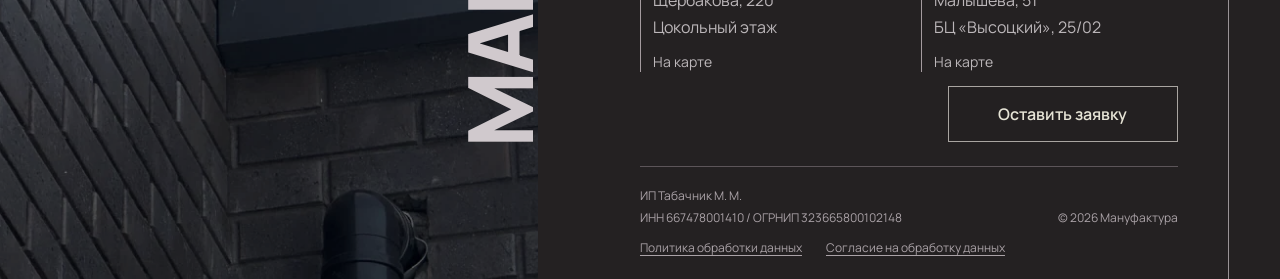
==== commit 84e8afc6: "111" ====
--- a/index.html
+++ b/index.html
@@ -1444,7 +1444,7 @@
                   images/work-2.webp     825w
                 "
                 sizes="(max-width: 600px) 100vw, (max-width: 1120px) 50vw, 42vw"><span data-gallery-caption="" class="gallery__caption"
-                >FLAT. Чистая линия<svg aria-hidden="true" class="gallery__icon" viewBox="0 0 24 24">
+                >FLAT. Строгая геометрия<svg aria-hidden="true" class="gallery__icon" viewBox="0 0 24 24">
                   <use href="#lucide-plus"></use></svg
               ></span></button
             ><button
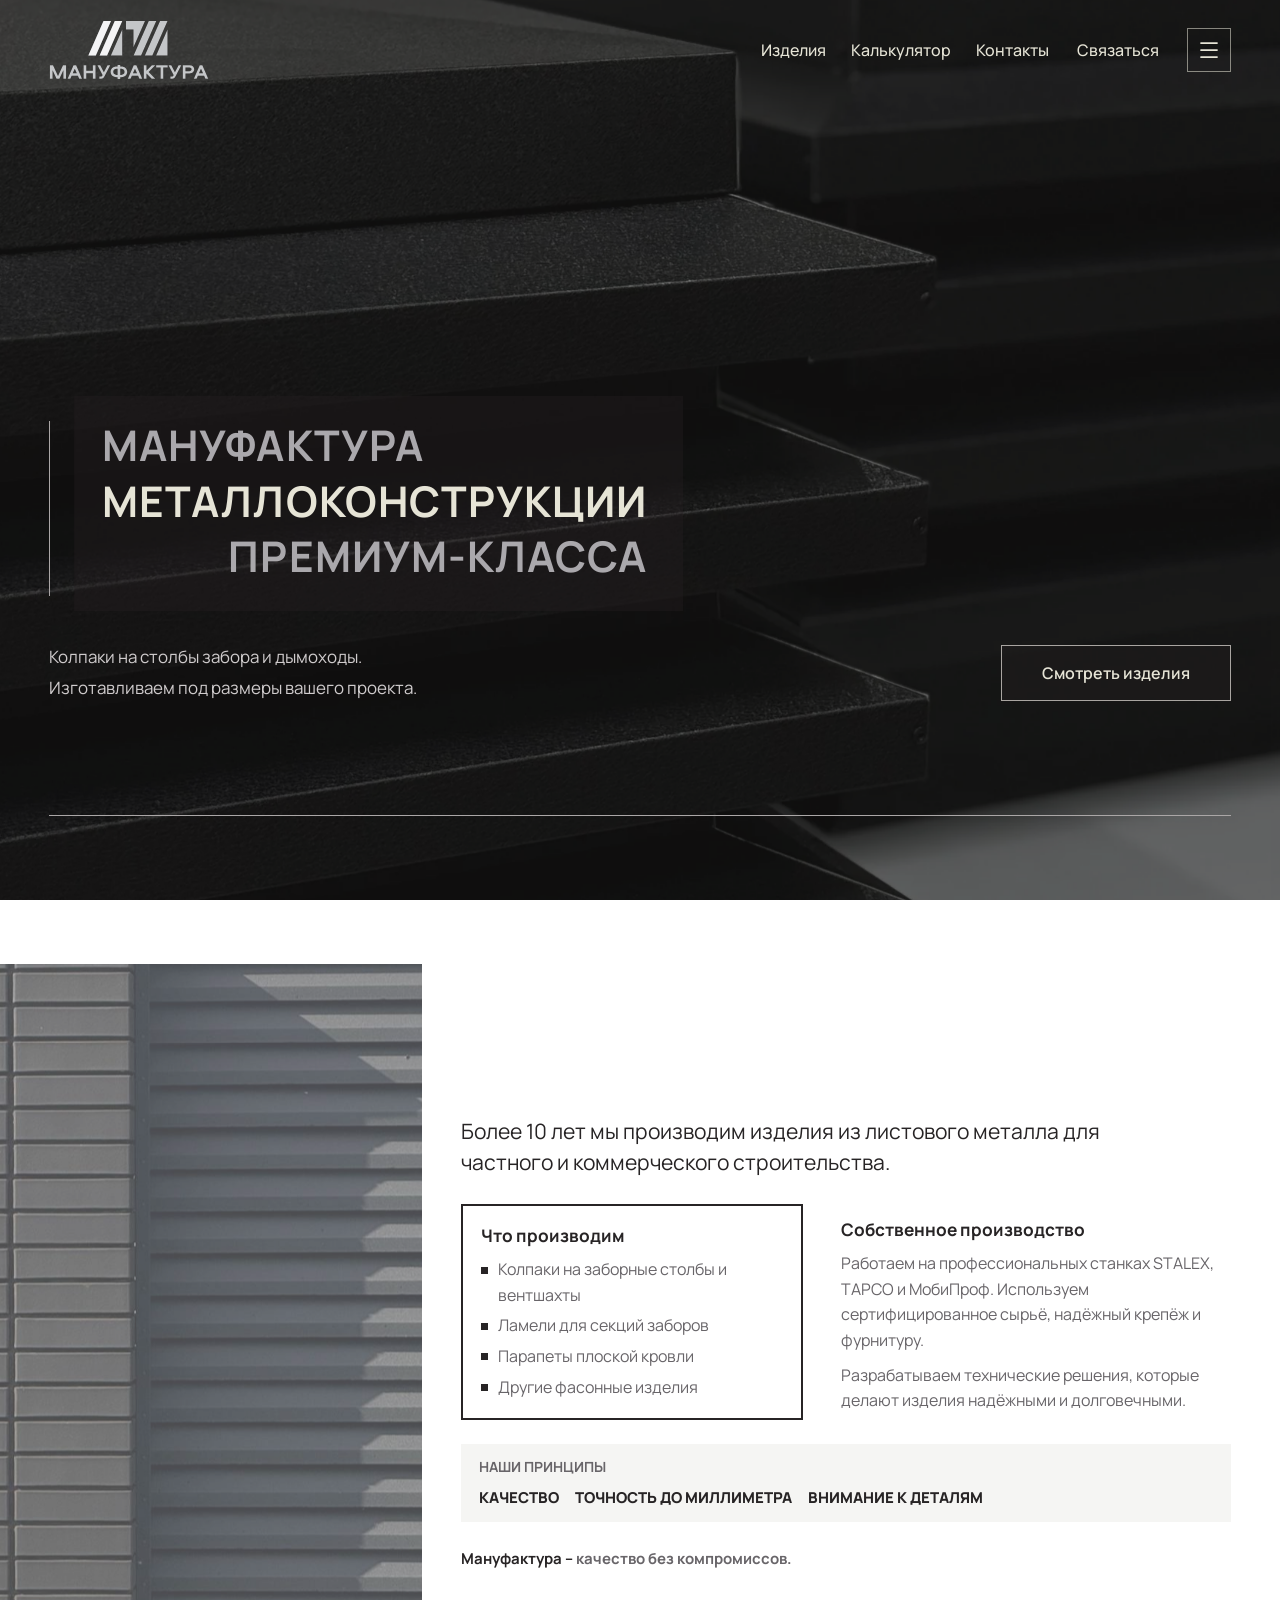
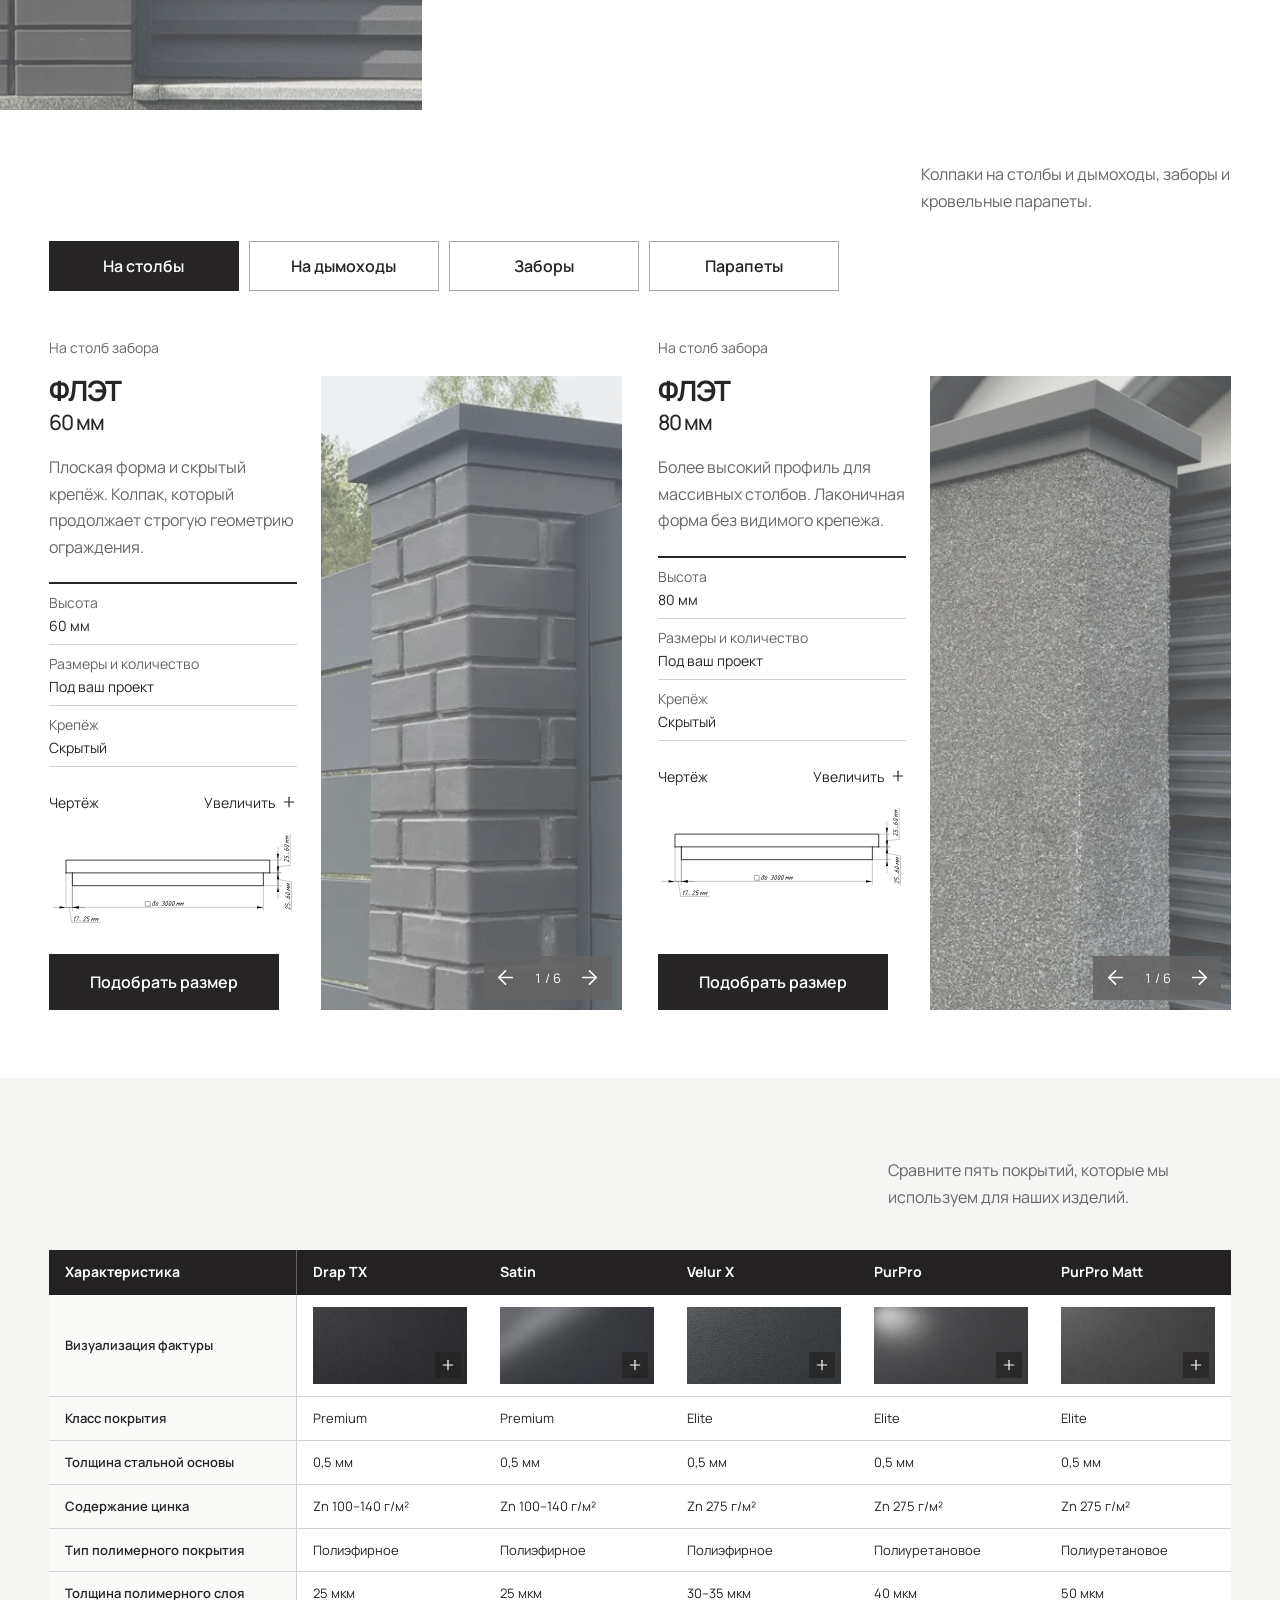
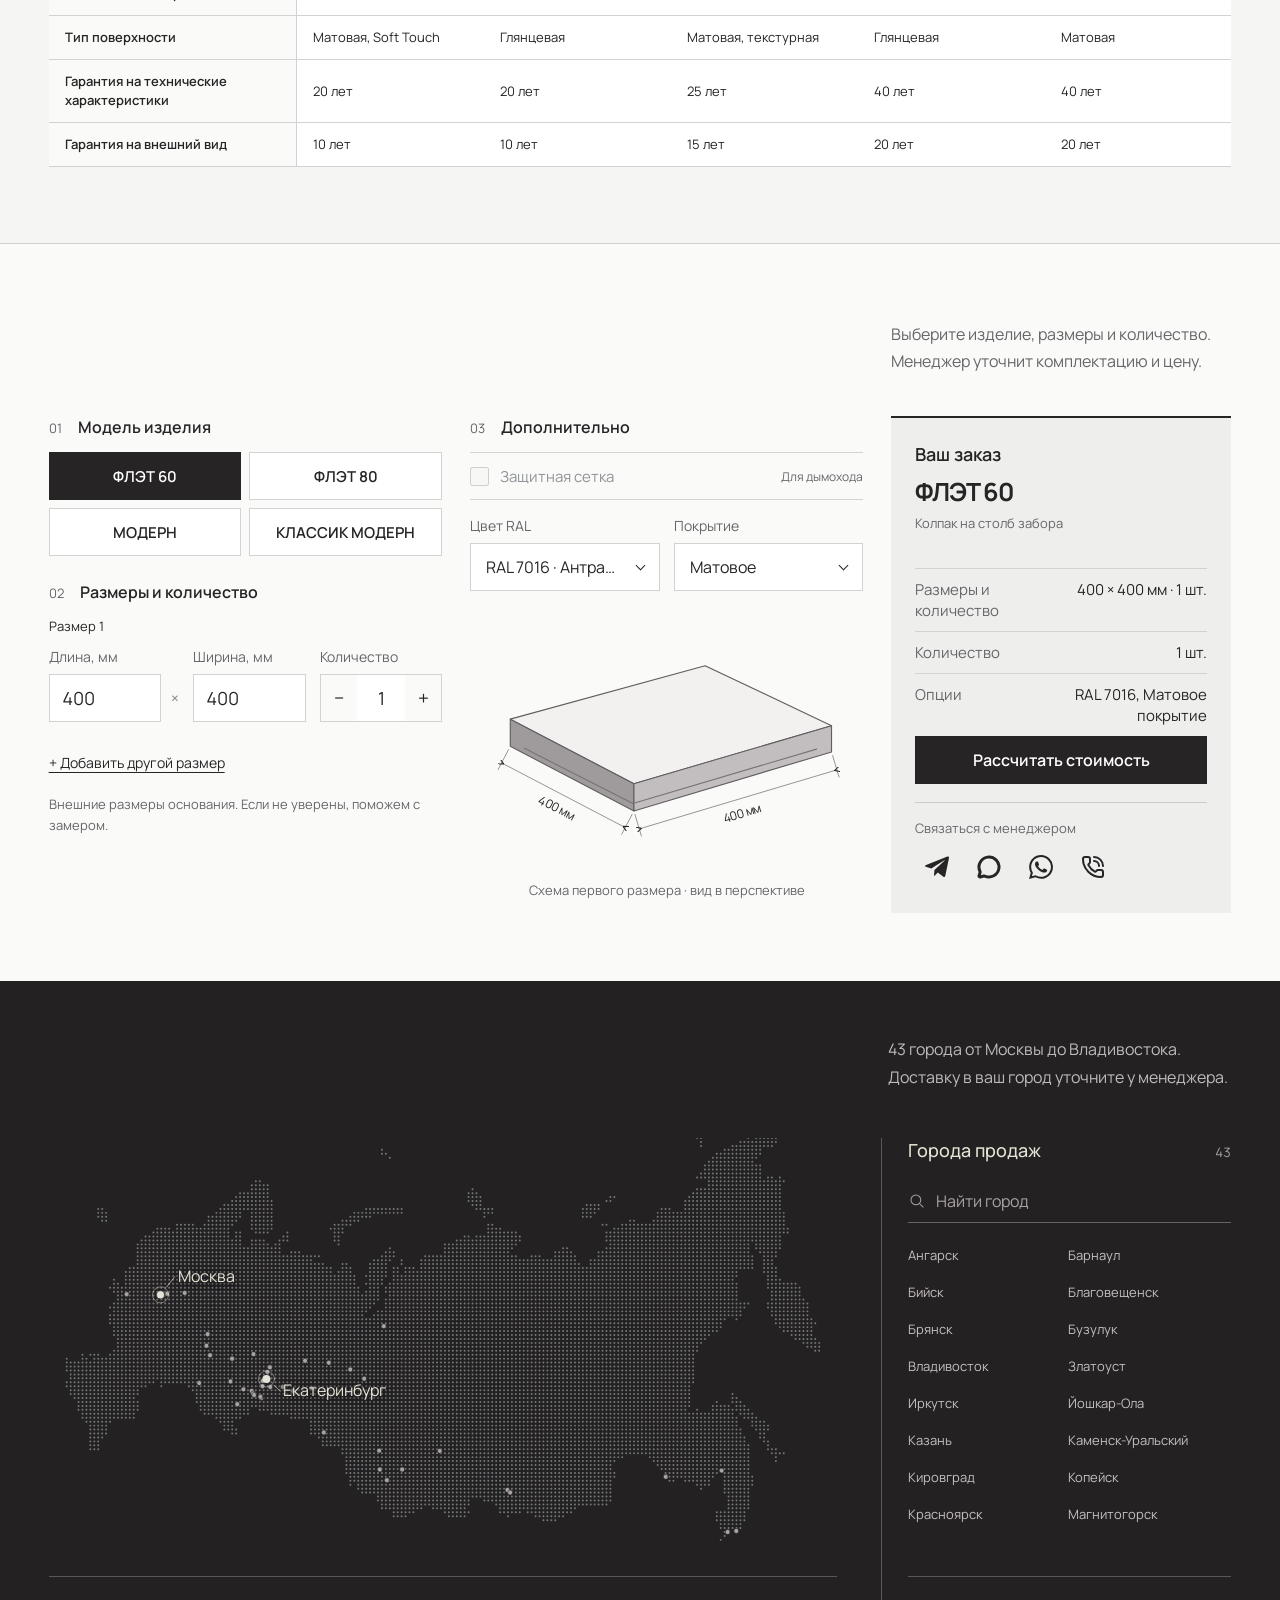
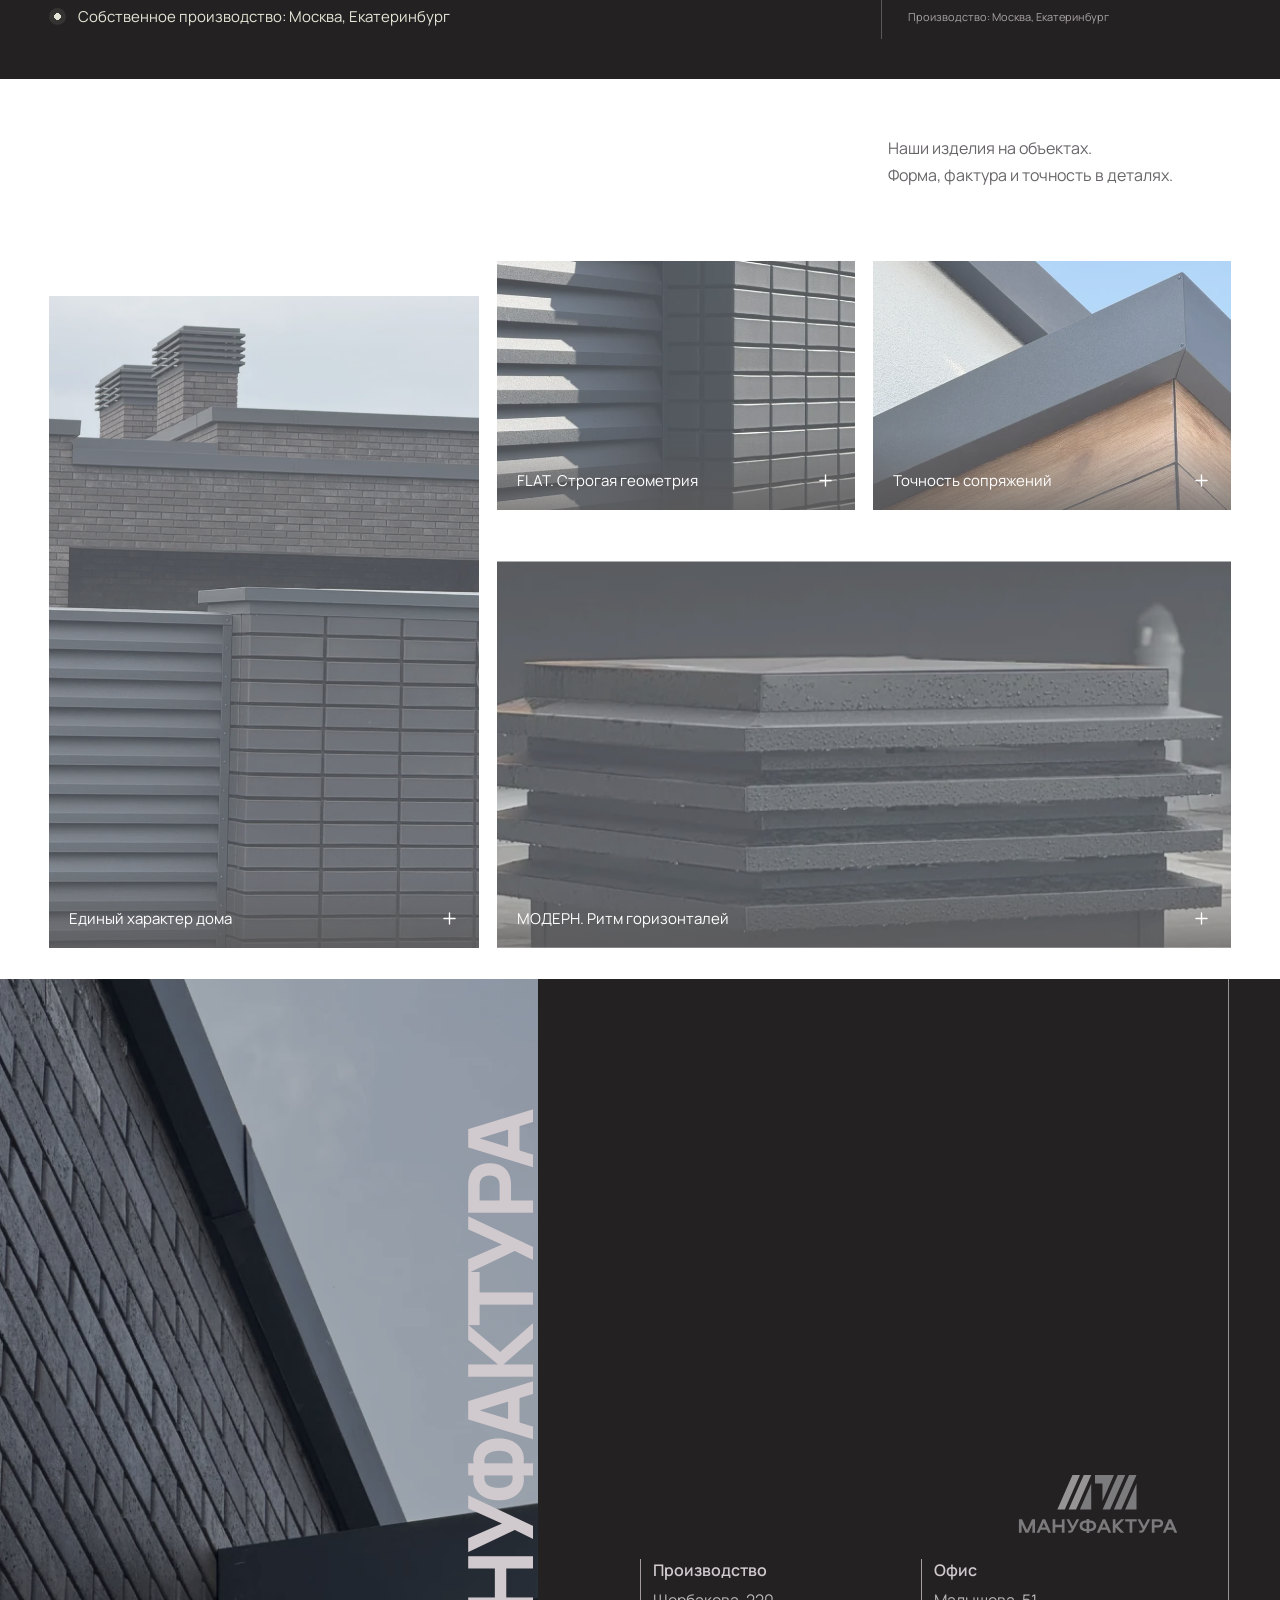
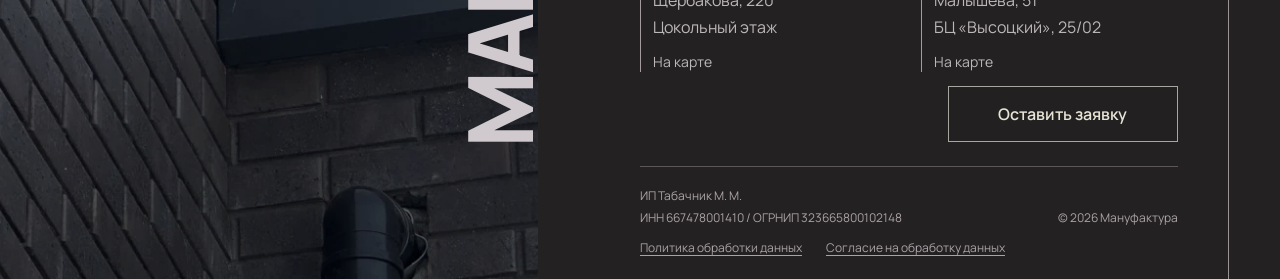
==== commit 7630212b: "111" ====
--- a/index.html
+++ b/index.html
@@ -203,11 +203,13 @@
             "
             sizes="100vw">
           <div class="hero__content">
-            <h1 id="hero-title" class="hero__title" data-reveal="heading">
-              <span class="hero__name hero__line">МАНУФАКТУРА</span
-              ><span class="hero__subject hero__line">МЕТАЛЛОКОНСТРУКЦИИ</span
-              ><span class="hero__premium hero__line">ПРЕМИУМ-КЛАССА</span>
-            </h1>
+            <div class="hero__heading">
+              <h1 id="hero-title" class="hero__title" data-reveal="heading">
+                <span class="hero__name hero__line">МАНУФАКТУРА</span
+                ><span class="hero__subject hero__line">МЕТАЛЛОКОНСТРУКЦИИ</span
+                ><span class="hero__premium hero__line">ПРЕМИУМ-КЛАССА</span>
+              </h1>
+            </div>
             <div class="hero__description" data-reveal="fade">
               <p class="hero__copy">
                 Колпаки на столбы забора и дымоходы.<br>Изготавливаем под размеры вашего проекта.
@@ -1253,6 +1255,12 @@
               class="geography__svg"
             >
               <defs>
+                <radialGradient id="map-city-glow">
+                  <stop offset="12%" stop-color="#fff" stop-opacity=".9"></stop>
+                  <stop offset="40%" stop-color="#fff" stop-opacity=".42"></stop>
+                  <stop offset="72%" stop-color="#fff" stop-opacity=".12"></stop>
+                  <stop offset="100%" stop-color="#fff" stop-opacity="0"></stop>
+                </radialGradient>
               </defs>
               <path
                 id="russia-outline"
@@ -1307,6 +1315,13 @@
               </g>
               <circle class="geography__origin-ring" cx="141.5942" cy="241.5159" r="11"></circle>
               <g id="map-origin" class="geography__origin" transform="translate(275.9699 348.2828)"><circle r="11" class="geography__origin-ring"></circle><circle r="5.5" class="geography__origin-dot"></circle></g>
+              <g class="geography__glow" data-map-glow aria-hidden="true">
+                <g data-map-glow-size>
+                  <circle r="18" fill="url(#map-city-glow)"></circle>
+                  <circle class="geography__glow-ring" data-map-glow-ring r="15" fill="none" stroke="#fff" stroke-width="1.25"></circle>
+                  <circle r="4.5" fill="#fff"></circle>
+                </g>
+              </g>
               <circle class="geography__selection" data-map-selection cx="275.9699" cy="348.2828" r="12"></circle>
             </svg>
                 <svg class="geography__leaders" aria-hidden="true"><line data-production-line="city-18"></line><line data-production-line="ekaterinburg"></line></svg>
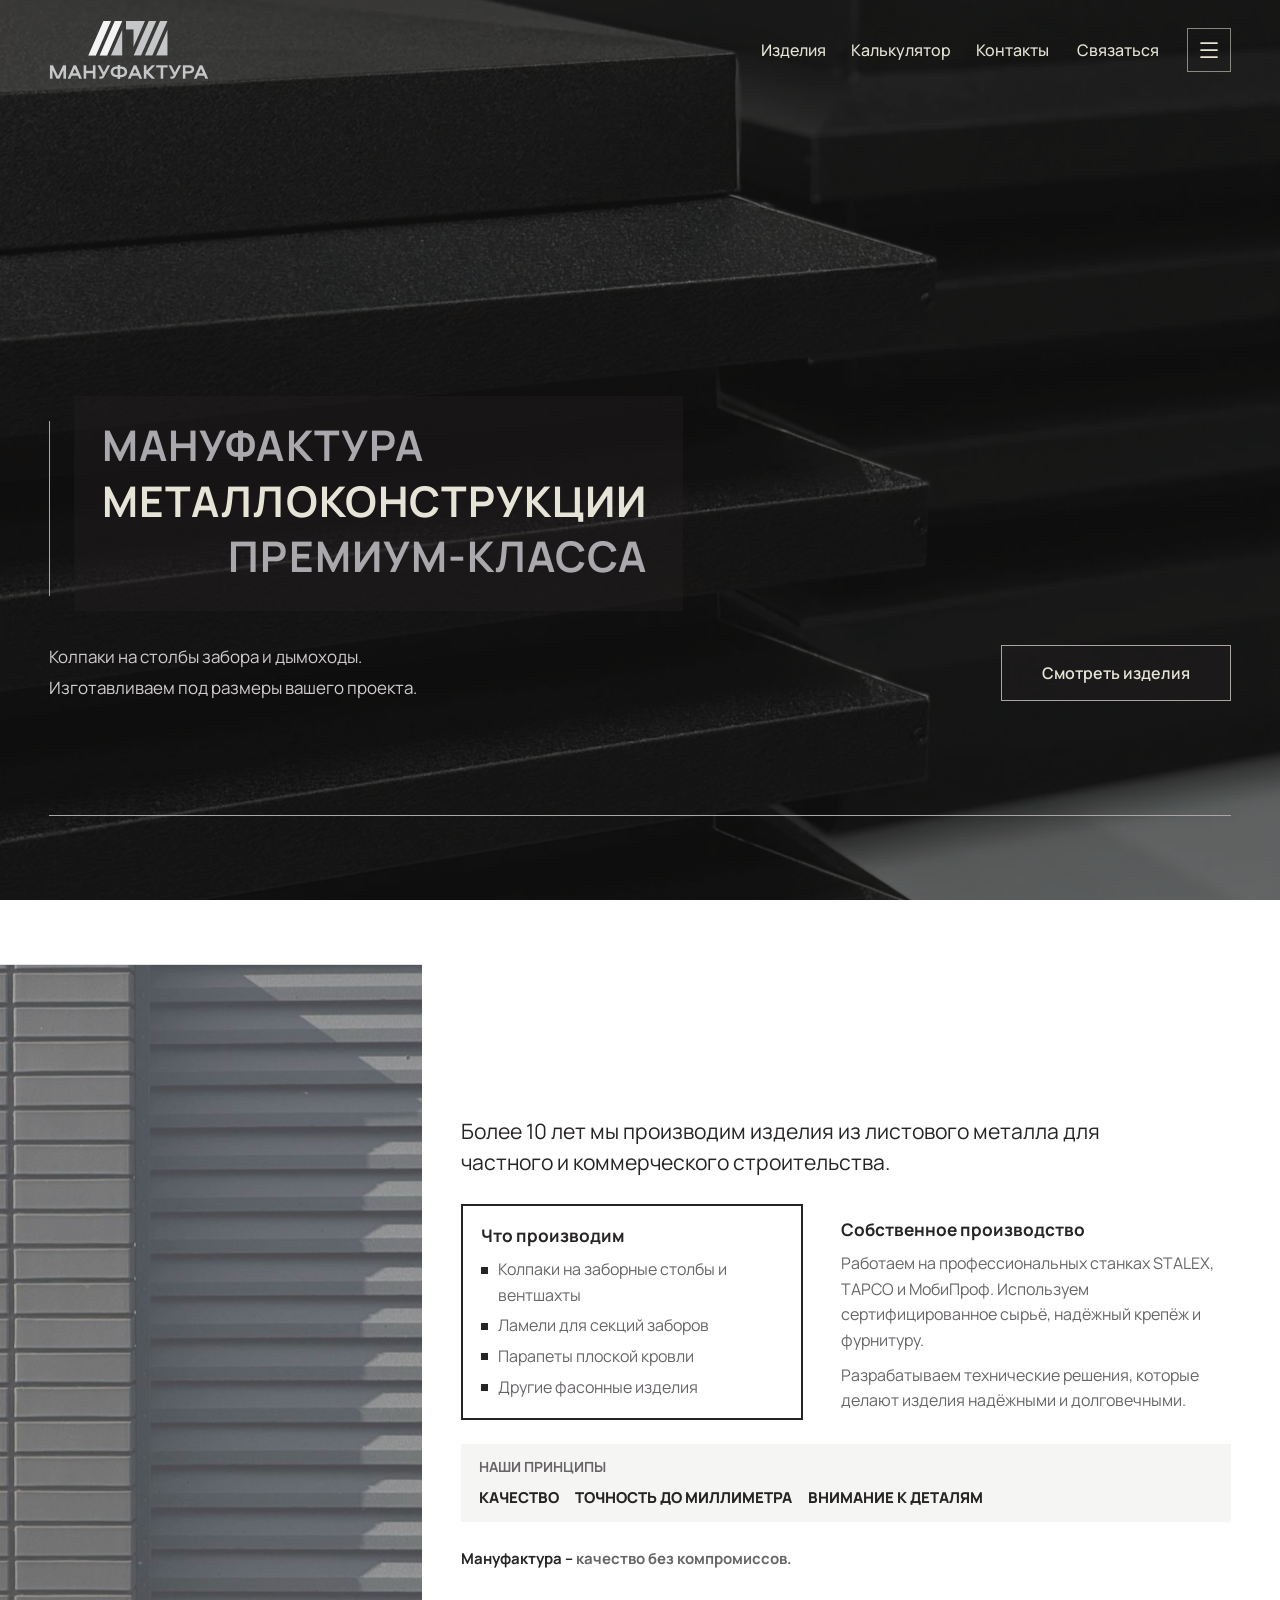
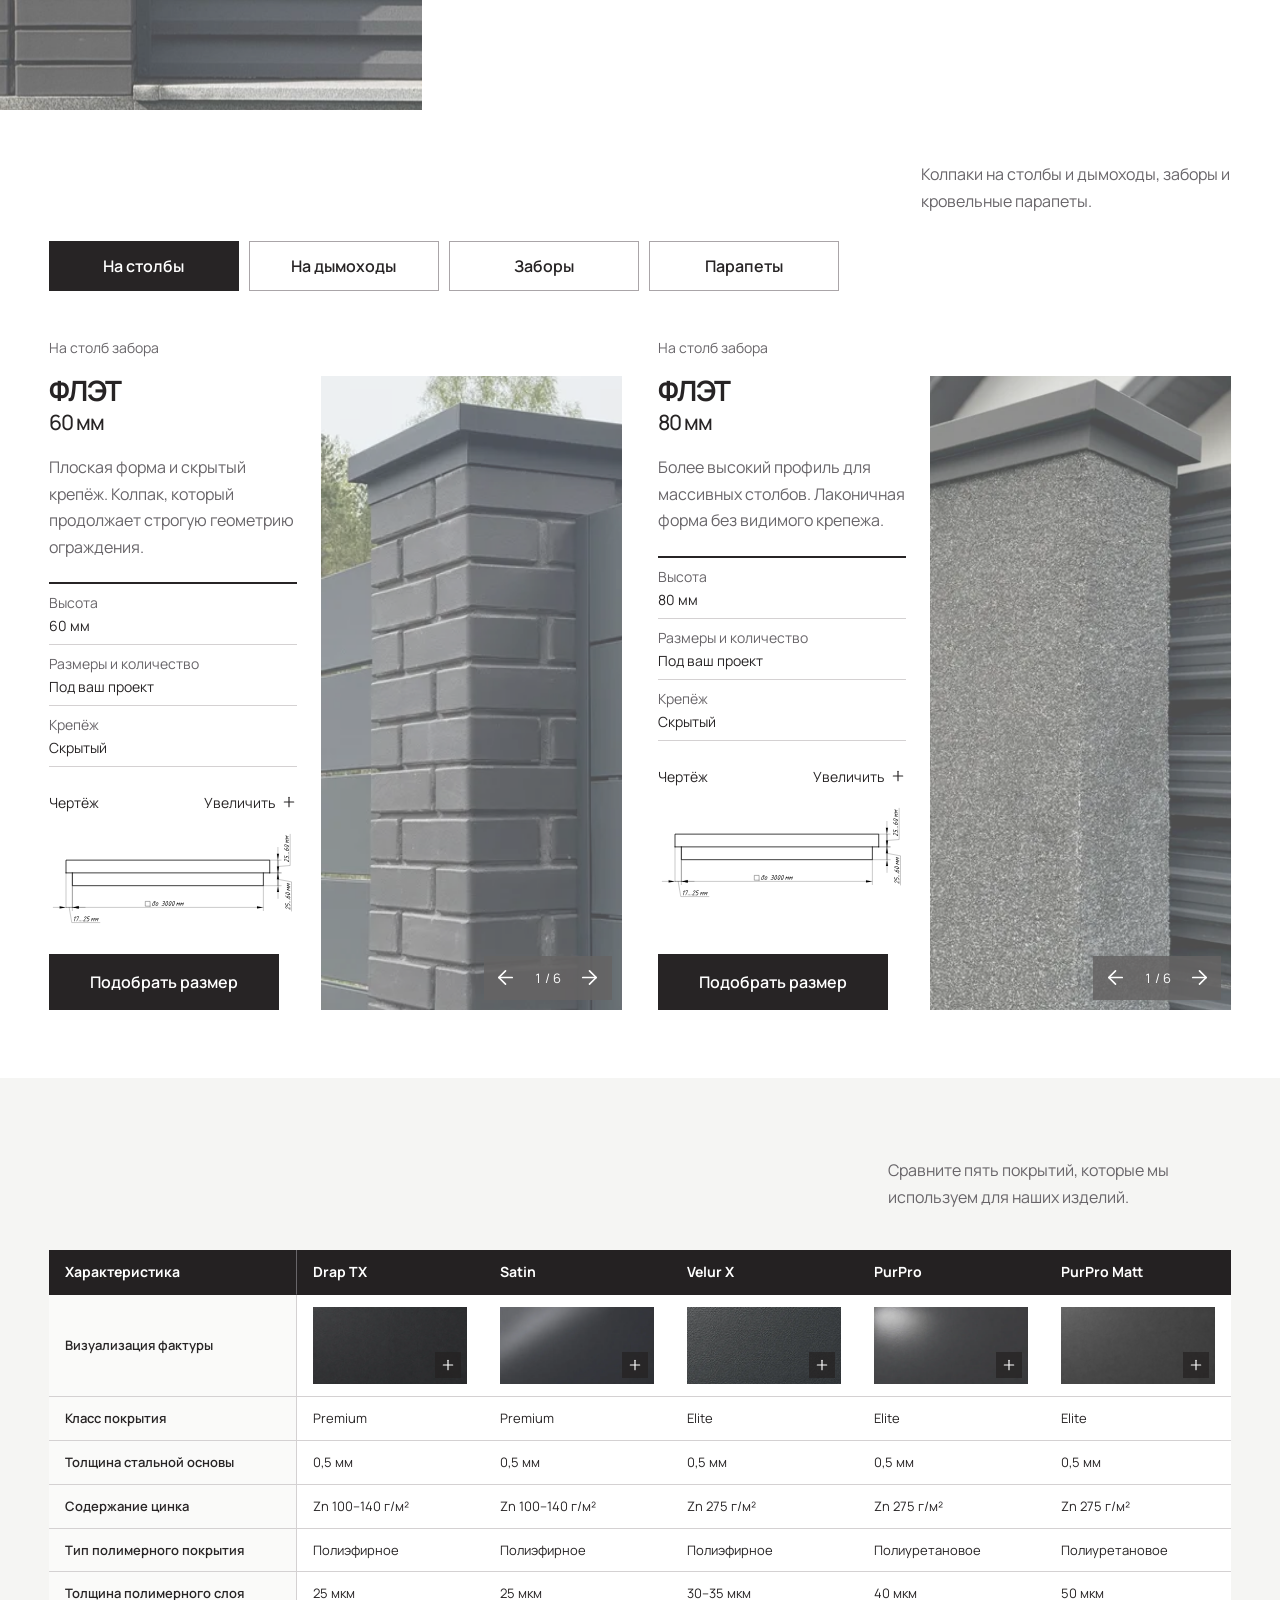
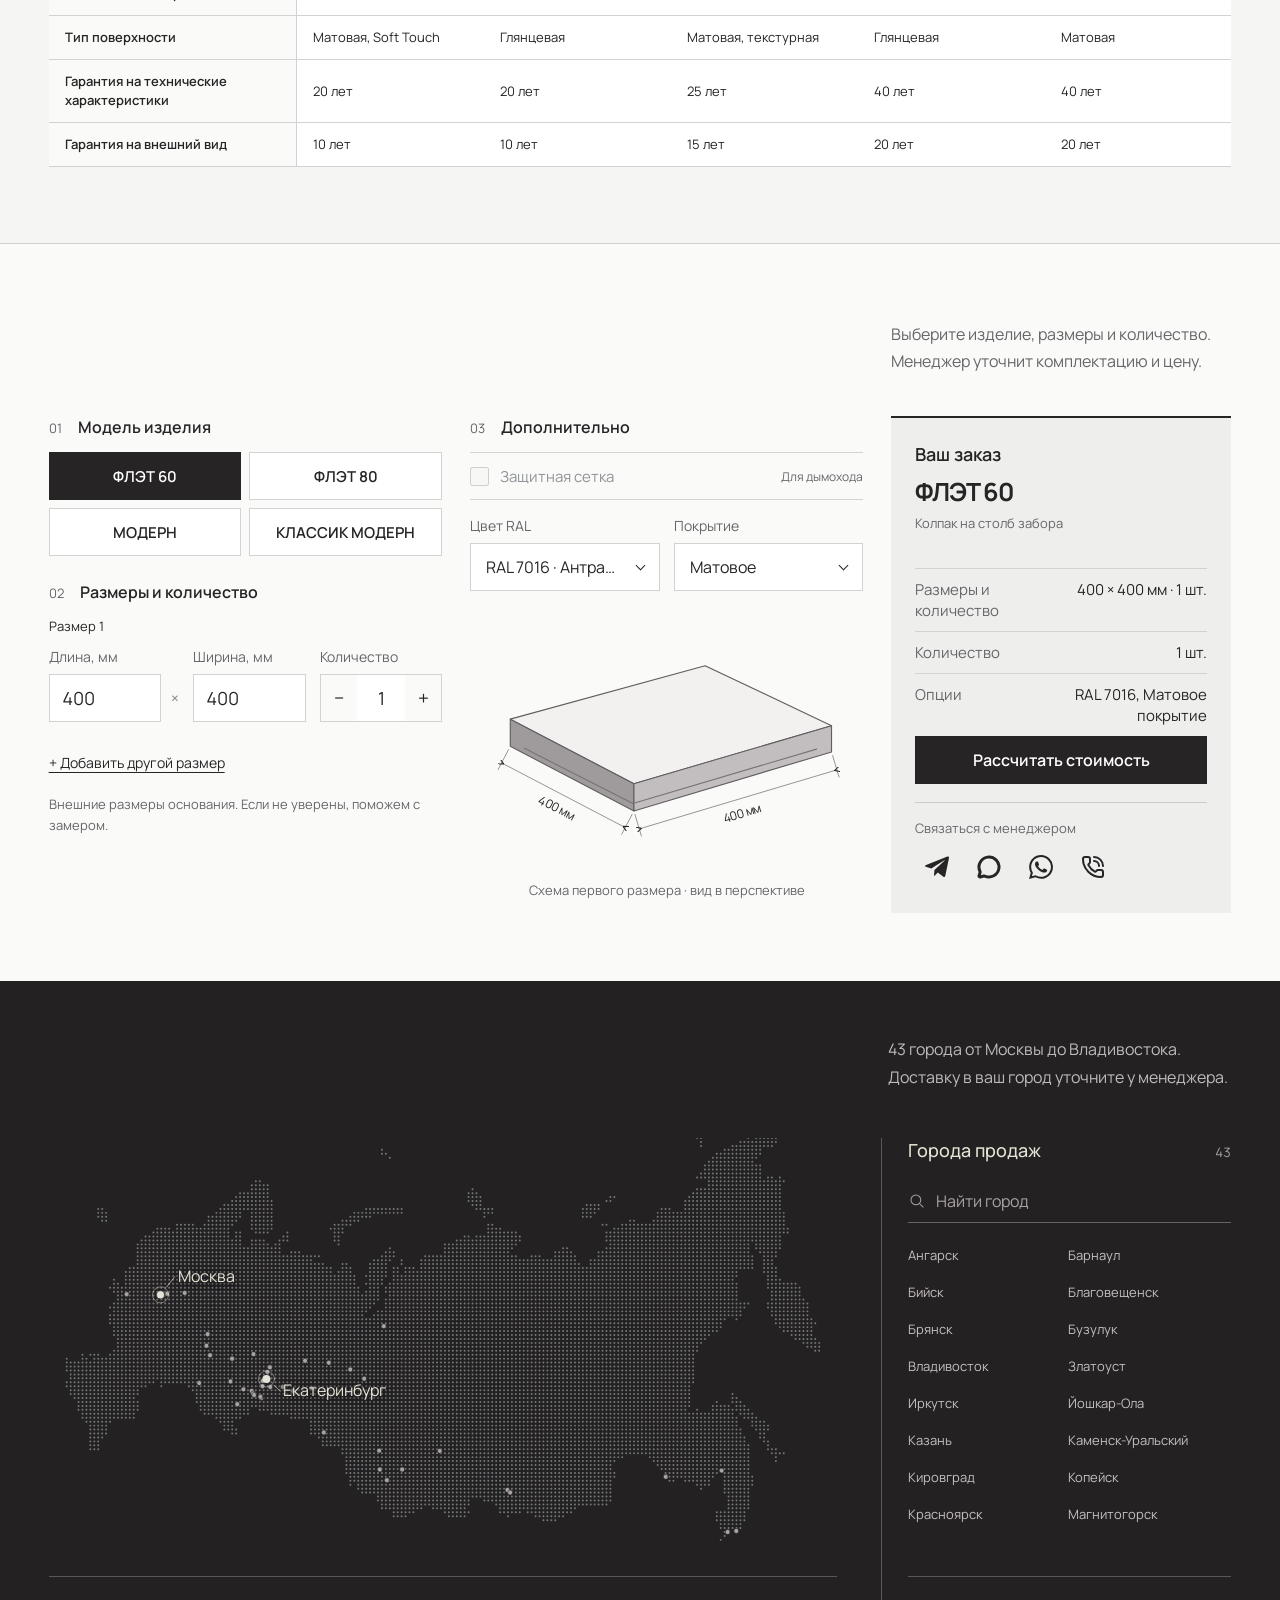
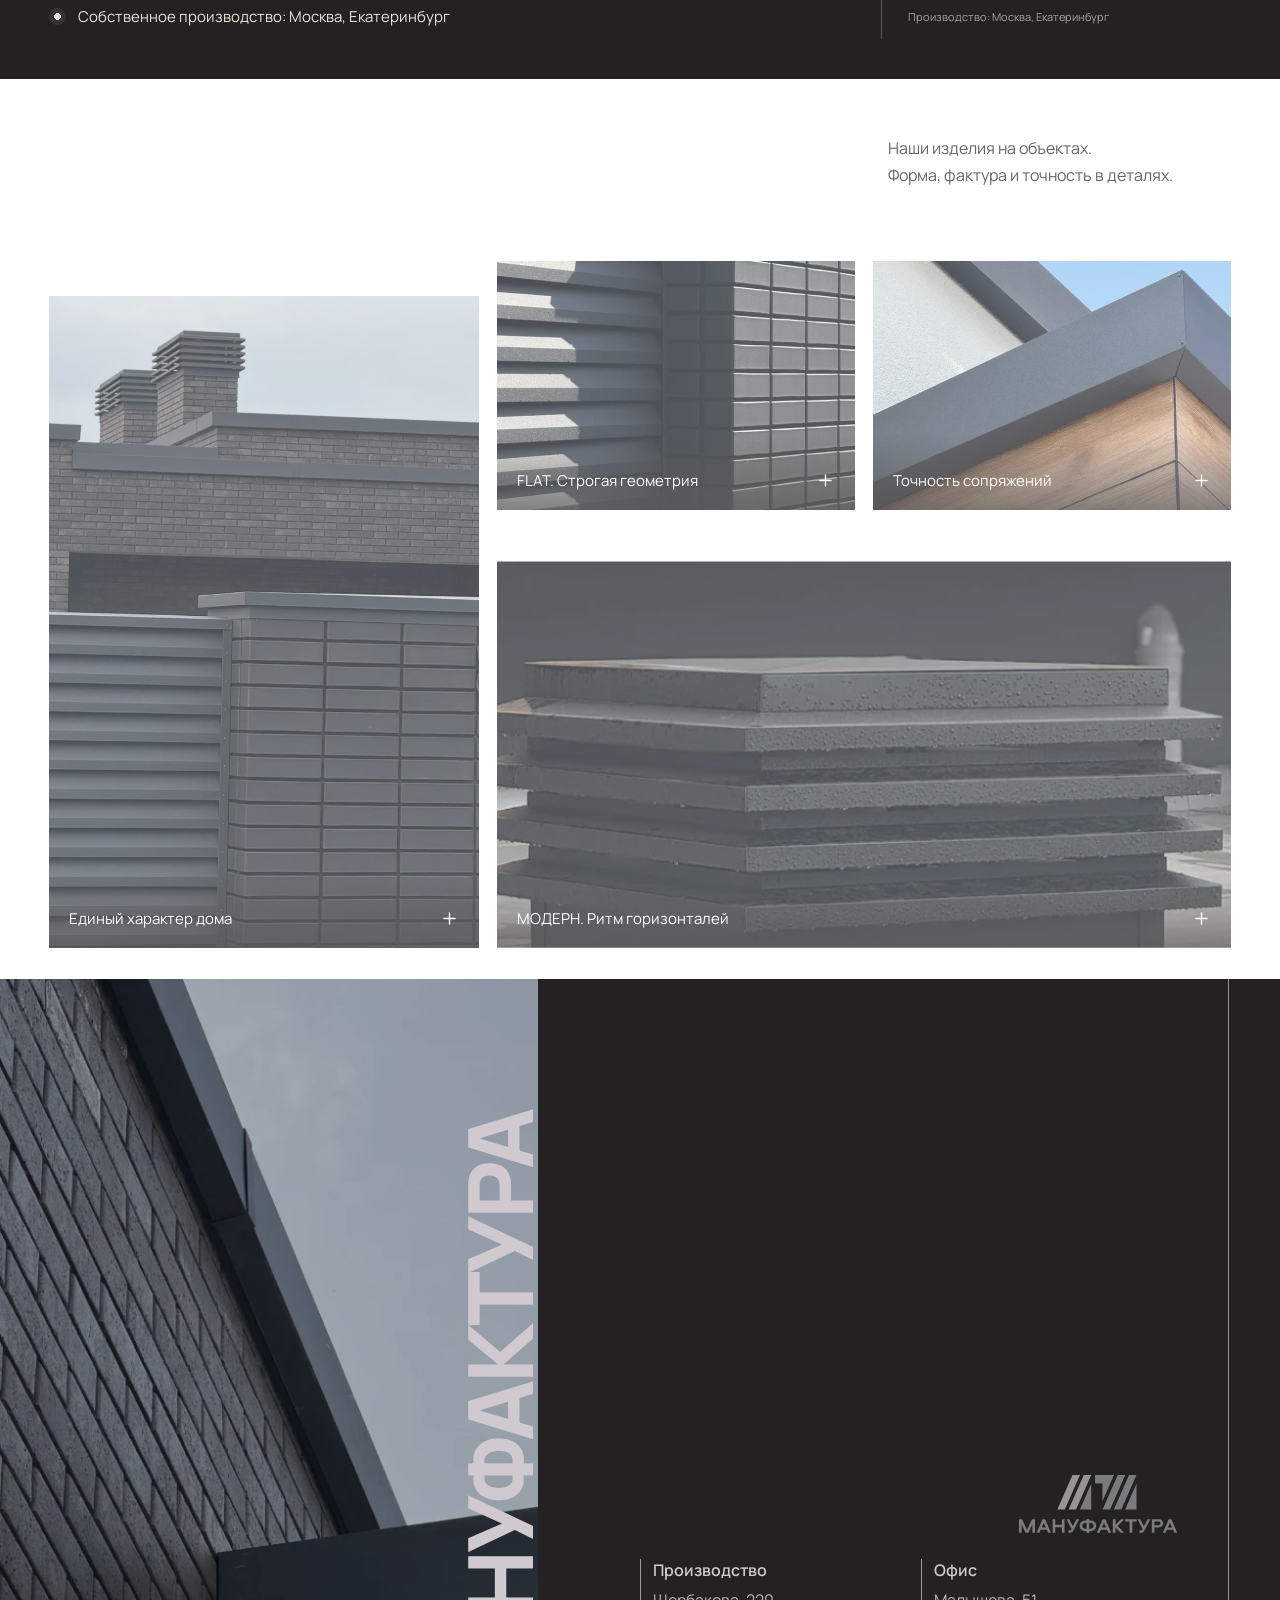
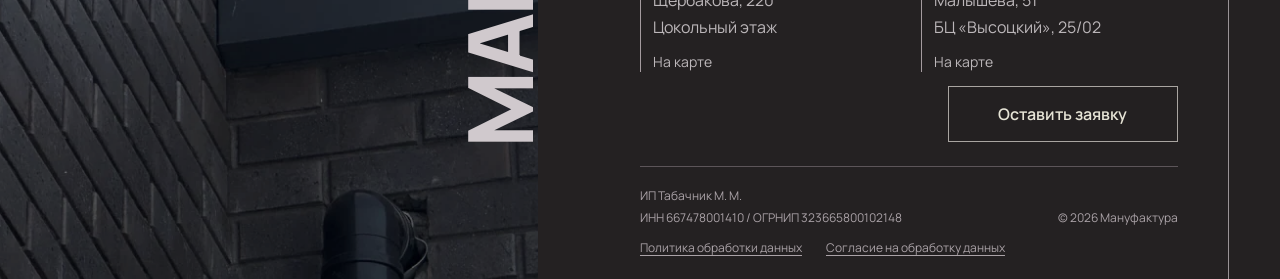
==== commit ab0b9c57: "111" ====
--- a/index.html
+++ b/index.html
@@ -1,6 +1,6 @@
 <!DOCTYPE html>
 <!-- Статический сайт: index.html, css/index.css, js/index.js. Работает без сборки. -->
-<html lang="ru" class="page" data-page-motion="" data-section-scroll="">
+<html lang="ru" class="page" data-page-motion="" data-page-start="">
   <head>
     <meta charset="UTF-8">
     <meta name="viewport" content="width=device-width, initial-scale=1">
@@ -10,6 +10,14 @@
     <meta
       name="description"
       content="Изготавливаем колпаки на столбы забора и дымоходы по вашим размерам. Собственное производство в Екатеринбурге. FLAT, МОДЕРН, КЛАССИК МОДЕРН.">
+    <meta property="og:type" content="website">
+    <meta property="og:locale" content="ru_RU">
+    <meta property="og:site_name" content="Мануфактура">
+    <meta property="og:title" content="Мануфактура | Колпаки на столбы и дымоходы">
+    <meta property="og:description" content="Изготавливаем колпаки на столбы забора и дымоходы по вашим размерам. Собственное производство в Екатеринбурге. FLAT, МОДЕРН, КЛАССИК МОДЕРН.">
+    <meta name="twitter:card" content="summary">
+    <meta name="twitter:title" content="Мануфактура | Колпаки на столбы и дымоходы">
+    <meta name="twitter:description" content="Изготавливаем колпаки на столбы забора и дымоходы по вашим размерам. Собственное производство в Екатеринбурге. FLAT, МОДЕРН, КЛАССИК МОДЕРН.">
     <link rel="icon" href="icons/logo-dark.svg" type="image/svg+xml">
 
     <link
@@ -117,19 +125,19 @@
           aria-hidden="true"
           class="header__logo header__logo--light"></a>
       <nav class="header__nav" aria-label="Основная навигация">
-        <a href="#products" class="header__nav-link">
+        <a href="#products" class="header__nav-link" aria-label="Изделия">
           <span class="header__nav-window">
             <span class="header__nav-label">Изделия</span>
             <span class="header__nav-label" aria-hidden="true">Изделия</span>
           </span>
         </a>
-        <a href="#calculator" class="header__nav-link">
+        <a href="#calculator" class="header__nav-link" aria-label="Калькулятор">
           <span class="header__nav-window">
             <span class="header__nav-label">Калькулятор</span>
             <span class="header__nav-label" aria-hidden="true">Калькулятор</span>
           </span>
         </a>
-        <a href="#contacts" class="header__nav-link">
+        <a href="#contacts" class="header__nav-link" aria-label="Контакты">
           <span class="header__nav-window">
             <span class="header__nav-label">Контакты</span>
             <span class="header__nav-label" aria-hidden="true">Контакты</span>
@@ -137,7 +145,7 @@
         </a>
       </nav>
       <button
-        class="header__contact"
+        class="header__contact" aria-label="Связаться"
         type="button"
         data-open-request=""
         aria-haspopup="dialog"
@@ -223,20 +231,20 @@
 
       <!-- О компании -->
       <div data-scroll-screen="about">
-        <section id="about" class="about-variant about-variant--side" aria-labelledby="about-title">
-          <div class="about-variant__photo" data-reveal="image">
+        <section id="about" class="about about--side" aria-labelledby="about-title">
+          <div class="about__photo" data-reveal="image">
             <img src="images/about-fence.jpg" width="963" height="1280" loading="lazy" decoding="async" data-parallax="" data-media="" data-fallback="icons/placeholder.svg" class="media parallax__image" alt="Графитовый колпак на кирпичном столбе и ограждение с металлическими ламелями">
           </div>
-          <div class="about-variant__copy">
-            <div class="about-variant__heading">
-              <span class="section-index about-variant__index" aria-hidden="true" data-reveal="frame">01</span>
+          <div class="about__copy">
+            <div class="about__heading">
+              <span class="section-index about__index" aria-hidden="true" data-reveal="frame">01</span>
               <h2 id="about-title" data-reveal="heading">О компании</h2>
             </div>
-            <p class="about-variant__intro" data-reveal="fade">Более 10 лет мы производим изделия из листового металла для частного и коммерческого строительства.</p>
-            <div class="about-variant__details" data-reveal="fade">
-              <div class="about-variant__production">
+            <p class="about__intro" data-reveal="fade">Более 10 лет мы производим изделия из листового металла для частного и коммерческого строительства.</p>
+            <div class="about__details" data-reveal="fade">
+              <div class="about__production">
                 <h3>Что производим</h3>
-                <ul class="about-variant__products" role="list">
+                <ul class="about__products" role="list">
                   <li>Колпаки на заборные столбы и вентшахты</li>
                   <li>Ламели для секций заборов</li>
                   <li>Парапеты плоской кровли</li>
@@ -249,7 +257,7 @@
                 <p>Разрабатываем технические решения, которые делают изделия надёжными и долговечными.</p>
               </div>
             </div>
-            <div class="about-variant__principles" data-reveal="fade">
+            <div class="about__principles" data-reveal="fade">
               <h3>Наши принципы</h3>
               <ul>
                 <li>Качество</li>
@@ -257,7 +265,7 @@
                 <li>Внимание к деталям</li>
               </ul>
             </div>
-            <p class="about-variant__sign" data-reveal="fade">Мануфактура – <span>качество без компромиссов.</span></p>
+            <p class="about__sign" data-reveal="fade">Мануфактура – <span>качество без компромиссов.</span></p>
           </div>
           <span class="rule" aria-hidden="true" data-reveal="line"></span>
         </section>
@@ -1250,7 +1258,7 @@
                 <svg
               id="russia-map"
               viewBox="0 0 1000 578.28"
-              role="img"
+              role="group"
               aria-label="География продаж: 43 города. Производство в Москве и Екатеринбурге"
               class="geography__svg"
             >
@@ -1333,7 +1341,7 @@
                 <span class="geography__home"><span class="geography__legend-dot" aria-hidden="true"></span><span>Собственное производство: Москва, Екатеринбург</span></span>
               </div>
             </div>
-            <div class="geography__directory" aria-labelledby="delivery-cities-title">
+            <div class="geography__directory" role="region" aria-labelledby="delivery-cities-title">
               <div class="geography__directory-heading"><h3 id="delivery-cities-title">Города продаж</h3><span class="geography__count" data-city-count aria-live="polite">43</span></div>
               <label class="geography__search" hidden data-city-search-label><svg viewBox="0 0 24 24" fill="none" stroke="currentColor" stroke-width="1.5" aria-hidden="true"><circle cx="10.5" cy="10.5" r="6.5"></circle><path d="m16 16 4 4"></path></svg><input type="search" placeholder="Найти город" aria-label="Найти город" autocomplete="off" data-city-search></label>
               <ul class="geography__cities">
--- a/css/index.css
+++ b/css/index.css
@@ -12,12 +12,13 @@
 @import url('blocks/section.css');
 @import url('blocks/section-heading.css');
 @import url('blocks/section-index.css');
-@import url('blocks/about-variant.css');
+@import url('blocks/about.css');
 @import url('blocks/rule.css');
 @import url('blocks/catalog.css');
 @import url('blocks/product.css');
 @import url('blocks/coatings.css');
 @import url('blocks/calculator.css');
+@import url('blocks/calculator-select.css');
 @import url('blocks/contact-channels.css');
 @import url('blocks/drawing.css');
 @import url('blocks/geography.css');
